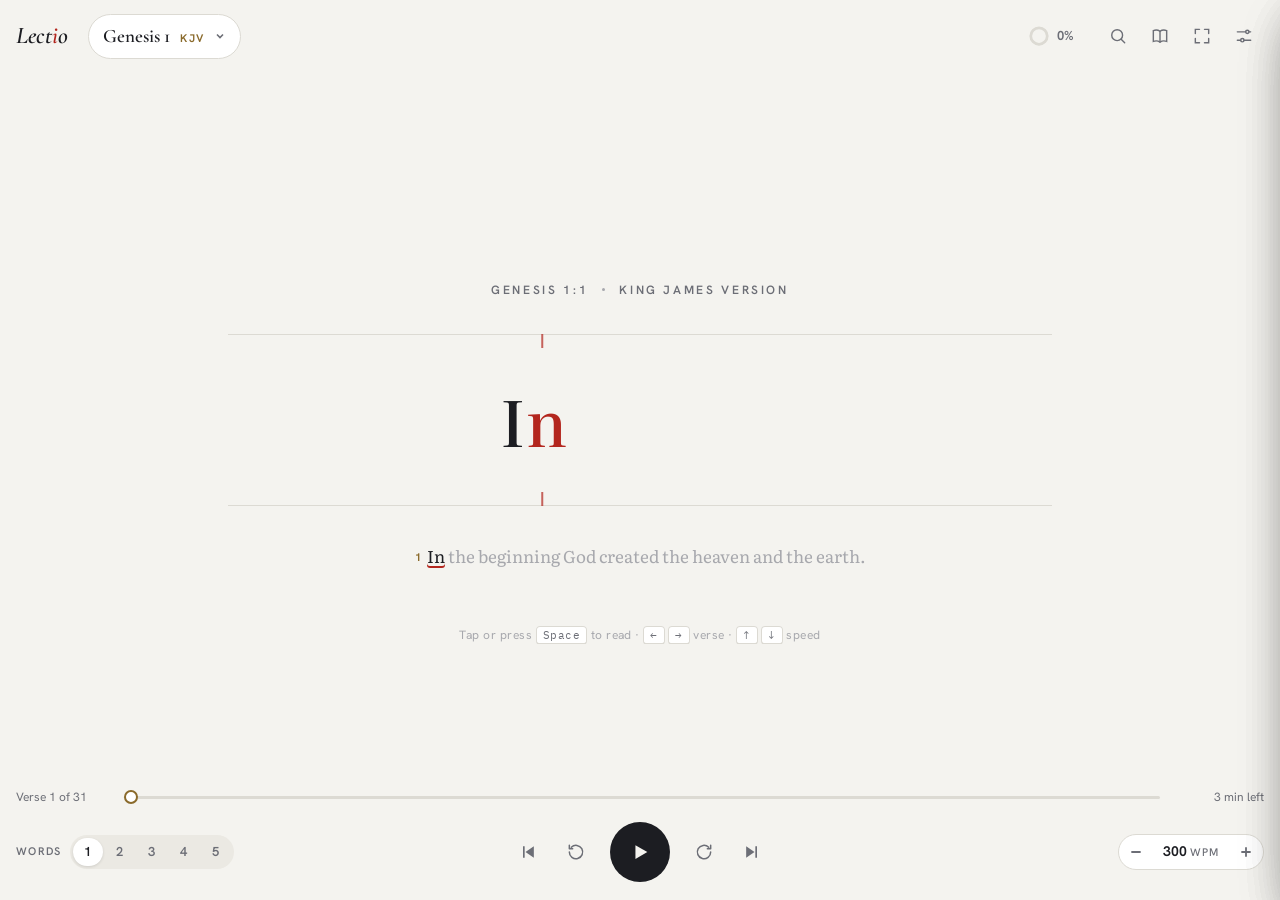
==== lectio/index.html @ 6cb61a24 "Add Lectio Bible speed reader at /lectio A standalone speed reader for the whole Bible: nine public-" ====
<!doctype html>
<html lang="en">
<head>
<meta charset="utf-8">
<meta name="viewport" content="width=device-width,initial-scale=1,viewport-fit=cover">
<meta name="description" content="A focused speed reader for the whole Bible: nine public-domain translations, adjustable pace and type, reading progress and chapter summaries.">
<meta name="theme-color" content="#f4f3ef" media="(prefers-color-scheme: light)">
<meta name="theme-color" content="#0e1320" media="(prefers-color-scheme: dark)">
<meta name="apple-mobile-web-app-capable" content="yes">
<meta name="mobile-web-app-capable" content="yes">
<meta name="apple-mobile-web-app-status-bar-style" content="black-translucent">
<meta name="apple-mobile-web-app-title" content="Lectio">
<meta property="og:title" content="Lectio Bible Reader">
<meta property="og:description" content="Read the whole Bible, one word at a time.">
<meta property="og:image" content="icons/icon-512.png">
<link rel="manifest" href="manifest.webmanifest">
<link rel="icon" type="image/png" sizes="32x32" href="icons/icon-32.png">
<link rel="apple-touch-icon" href="icons/apple-touch-icon.png">
<title>Lectio Bible Reader</title>
<link rel="preconnect" href="https://fonts.googleapis.com">
<link rel="preconnect" href="https://fonts.gstatic.com" crossorigin>
<link rel="stylesheet" href="https://fonts.googleapis.com/css2?family=Literata:opsz,wght@7..72,300..800&family=EB+Garamond:wght@400..800&family=Cormorant+Garamond:ital,wght@0,400;0,500;0,600;0,700;1,400;1,500;1,600&family=Spectral:wght@300;400;500;600;700&family=Source+Serif+4:opsz,wght@8..60,300..800&family=Atkinson+Hyperlegible:wght@400;700&family=Lexend:wght@300..700&family=IBM+Plex+Mono:wght@400;500;600&family=Hanken+Grotesk:wght@400..700&display=swap">
<style>:root{color-scheme:light;padding-top:env(safe-area-inset-top,0px);padding-bottom:env(safe-area-inset-bottom,0px)}body{margin:0;font:14px/1.4 system-ui,-apple-system,"Segoe UI",sans-serif}img{max-width:100%}[hidden]{display:none!important}</style>
</head>
<body>
<style>
/* Layout: one-screen instrument. Header (passage + tools), centre stage with a ruled reticle
   like a manuscript's guide lines, transport at the foot. Panels slide in from the right.
   Rubric red marks the fixation letter, as rubricators once marked the text. */
:root {
  --bg: #f4f3ef;
  --surface: #ffffff;
  --sunk: #ebe9e3;
  --ink: #1c1d22;
  --muted: #6c6e76;
  --faint: #a7a8ad;
  --line: #dcdad3;
  --rubric: #b3261e;
  --gilt: #8a6a2b;
  --gilt-soft: rgba(138,106,43,.12);
  --scrim: rgba(20,20,26,.32);
  --shadow: 0 20px 60px rgba(20,22,30,.16);

  --f-display: "Cormorant Garamond", "EB Garamond", Georgia, serif;
  --f-ui: "Hanken Grotesk", system-ui, -apple-system, "Segoe UI", sans-serif;
  --f-read: "Literata", Georgia, serif;
  --f-mono: "IBM Plex Mono", ui-monospace, Menlo, monospace;
  --r: 10px;
  --ok: #4f9d69;
}
@media (prefers-color-scheme: dark) {
  :root:not([data-theme="light"]) {
    --bg: #0e1320; --surface: #151b2b; --sunk: #0a0e18; --ink: #e8e4d9; --muted: #8e94a6; --faint: #555c70;
    --line: #252d42; --rubric: #ec6b57; --gilt: #d6b26b; --gilt-soft: rgba(214,178,107,.13);
    --scrim: rgba(0,0,0,.55); --shadow: 0 20px 60px rgba(0,0,0,.5); color-scheme: dark;
  }
}
:root[data-theme="dark"] {
  --bg: #0e1320; --surface: #151b2b; --sunk: #0a0e18; --ink: #e8e4d9; --muted: #8e94a6; --faint: #555c70;
  --line: #252d42; --rubric: #ec6b57; --gilt: #d6b26b; --gilt-soft: rgba(214,178,107,.13);
  --scrim: rgba(0,0,0,.55); --shadow: 0 20px 60px rgba(0,0,0,.5); color-scheme: dark;
}
/* Reader skins chosen inside the app override the host theme */
body[data-skin="vellum"] { --bg:#f4f3ef; --surface:#fff; --sunk:#ebe9e3; --ink:#1c1d22; --muted:#6c6e76; --faint:#a7a8ad; --line:#dcdad3; --rubric:#b3261e; --gilt:#8a6a2b; --gilt-soft:rgba(138,106,43,.12); --scrim:rgba(20,20,26,.32); --shadow:0 20px 60px rgba(20,22,30,.16); color-scheme: light; }
body[data-skin="linen"]  { --bg:#efe6d4; --surface:#f8f1e3; --sunk:#e5dac4; --ink:#3a2f22; --muted:#7c6d58; --faint:#b0a389; --line:#d8cbb1; --rubric:#a3341f; --gilt:#7d5d22; --gilt-soft:rgba(125,93,34,.12); --scrim:rgba(40,30,15,.3); --shadow:0 20px 60px rgba(60,40,10,.18); color-scheme: light; }
body[data-skin="dusk"]   { --bg:#1d1b1a; --surface:#272422; --sunk:#151413; --ink:#e9e1d4; --muted:#9d9488; --faint:#5e5850; --line:#38332f; --rubric:#e8835f; --gilt:#d9b77c; --gilt-soft:rgba(217,183,124,.12); --scrim:rgba(0,0,0,.5); --shadow:0 20px 60px rgba(0,0,0,.5); color-scheme: dark; }
body[data-skin="vespers"]{ --bg:#0e1320; --surface:#151b2b; --sunk:#0a0e18; --ink:#e8e4d9; --muted:#8e94a6; --faint:#555c70; --line:#252d42; --rubric:#ec6b57; --gilt:#d6b26b; --gilt-soft:rgba(214,178,107,.13); --scrim:rgba(0,0,0,.55); --shadow:0 20px 60px rgba(0,0,0,.5); color-scheme: dark; }
body[data-skin="midnight"]{ --bg:#000; --surface:#0d0d0f; --sunk:#000; --ink:#d9d7d2; --muted:#7d7c80; --faint:#3f3f44; --line:#1d1d21; --rubric:#ff6b5a; --gilt:#c8a868; --gilt-soft:rgba(200,168,104,.12); --scrim:rgba(0,0,0,.6); --shadow:0 20px 60px rgba(0,0,0,.8); color-scheme: dark; }
body[data-skin="sage"]   { --bg:#e6ebe3; --surface:#f3f6f1; --sunk:#dbe2d7; --ink:#1f2a22; --muted:#5e6d61; --faint:#9eab9f; --line:#cbd5c8; --rubric:#a8362a; --gilt:#4d6b3f; --gilt-soft:rgba(77,107,63,.12); --scrim:rgba(20,30,20,.3); --shadow:0 20px 60px rgba(20,40,20,.16); color-scheme: light; }

/* border-box: the viewer pads :root for the notch and home bar, and that padding must sit inside the screen height */
html { box-sizing: border-box; }
html, body { height: 100%; }
body {
  overscroll-behavior: none;
  background: var(--bg); color: var(--ink); font-family: var(--f-ui); font-size: 15px;
  overflow: hidden; transition: background .4s, color .4s;
  -webkit-font-smoothing: antialiased;
}
body::before { content: ""; position: fixed; inset: 0 0 auto; height: env(safe-area-inset-top, 0px); z-index: 10; background: var(--bg); }
button, input, select { font: inherit; color: inherit; }
button { cursor: pointer; background: none; border: 0; }
button, input[type=range] { touch-action: manipulation; -webkit-tap-highlight-color: transparent; }
.stage { touch-action: pan-y; -webkit-tap-highlight-color: transparent; -webkit-touch-callout: none; }
.passage-btn .ref .short { display: none; }
:focus-visible { outline: 2px solid var(--gilt); outline-offset: 2px; border-radius: 6px; }

.app {
  height: 100%; display: grid; grid-template-rows: auto minmax(0, 1fr) auto;
  padding-left: max(16px, env(safe-area-inset-left, 0px));
  padding-right: max(16px, env(safe-area-inset-right, 0px));
}

/* ---------- Header ---------- */
.bar { display: flex; align-items: center; gap: 12px; padding-block: 14px 6px; transition: opacity .5s; }
.brand { font-family: var(--f-display); font-style: italic; font-weight: 600; font-size: 24px; letter-spacing: .01em; color: var(--ink); line-height: 1; }
.brand b { color: var(--rubric); font-weight: 600; }
.passage-btn {
  display: inline-flex; align-items: baseline; gap: 10px; padding: 8px 14px 8px 14px; border-radius: 999px;
  border: 1px solid var(--line); background: var(--surface); margin-left: 8px; min-width: 0;
}
.passage-btn:hover { border-color: var(--gilt); }
.passage-btn .ref { font-family: var(--f-display); font-size: 19px; font-weight: 600; white-space: nowrap; overflow: hidden; text-overflow: ellipsis; }
.passage-btn .tr { font-size: 11px; letter-spacing: .12em; text-transform: uppercase; color: var(--gilt); font-weight: 650; }
.passage-btn svg { width: 12px; height: 12px; align-self: center; color: var(--muted); flex: none; }
.spacer { flex: 1; }
.tools { display: flex; gap: 2px; }
.icon-btn { width: 40px; height: 40px; display: grid; place-items: center; border-radius: 50%; color: var(--muted); transition: background .2s, color .2s; }
.icon-btn:hover { background: var(--gilt-soft); color: var(--ink); }
.icon-btn svg { width: 20px; height: 20px; }

/* ---------- Stage ---------- */
.stage { display: grid; place-items: stretch center; min-height: 0; position: relative; user-select: none; -webkit-user-select: none; cursor: pointer; }
/* equal rows above and below keep the reticle fixed at the centre, whatever the verse length */
.stage-inner { width: min(980px, 100%); height: 100%; min-height: 0; display: grid; grid-template-rows: minmax(0, 1fr) auto minmax(0, 1fr); gap: clamp(18px, 4vh, 40px); justify-items: center; }
.stage-inner .locus { align-self: end; }
/* a long verse scrolls inside its own space, faded at the edge, and never moves the word above */
.below.scrolls { -webkit-mask-image: linear-gradient(to bottom, #000 85%, transparent); mask-image: linear-gradient(to bottom, #000 85%, transparent); }
.below { position: relative; align-self: start; display: grid; gap: clamp(14px, 3vh, 28px); justify-items: center; min-height: 0; max-height: 100%; overflow-y: auto; scrollbar-width: none; }
.locus {
  font-family: var(--f-ui); font-size: 12px; letter-spacing: .22em; text-transform: uppercase; color: var(--muted);
  font-weight: 600; display: flex; gap: 14px; align-items: center; font-variant-numeric: tabular-nums; transition: opacity .4s;
}
.locus .dot { width: 3px; height: 3px; background: var(--faint); border-radius: 50%; }
.reticle { touch-action: none; position: relative; width: 100%; padding-block: clamp(22px, 5vh, 44px); }
.reticle .rule { position: absolute; left: 8%; right: 8%; height: 1px; background: var(--line); }
.reticle .rule.top { top: 0; } .reticle .rule.bot { bottom: 0; }
/* the focus letter sits at 40% of the reticle: long words run rightward, so this leaves them room */
.reticle .rule::after { content: ""; position: absolute; left: 38.1%; width: 1.5px; height: 14px; background: var(--rubric); transform: translateX(-50%); opacity: .7; }
.reticle .rule.top::after { top: 0; } .reticle .rule.bot::after { bottom: 0; }
.reticle.centered .rule::after { left: 50%; }
.no-guides .reticle .rule { opacity: 0; }

.word {
  font-family: var(--f-read); font-size: 64px; line-height: 1.15; font-weight: 500; color: var(--ink);
  display: grid; grid-template-columns: minmax(0, 2fr) auto minmax(0, 3fr); white-space: pre; min-height: 1.2em; align-items: baseline; align-content: center;
  font-feature-settings: "kern", "liga", "onum";
}
.word .l { text-align: right; }
.word .p { color: var(--rubric); }
.word .r { text-align: left; }
.reticle .word { height: var(--word-h, auto); overflow: visible; }
.word.phrase .ph { max-width: 92%; }
.word.phrase { display: flex; align-items: center; justify-content: center; text-align: center; white-space: normal; text-wrap: balance; }
.word.card { display: flex; flex-direction: column; align-items: center; justify-content: center; text-align: center; font-family: var(--f-display); font-style: italic; color: var(--gilt); white-space: nowrap; }
.word.card small { display: block; font-family: var(--f-ui); font-style: normal; font-size: 13px; letter-spacing: .2em; text-transform: uppercase; color: var(--muted); margin-top: 10px; }
.no-orp .word .p { color: inherit; }

.context {
  max-width: 62ch; text-align: center; font-family: var(--f-read); font-size: calc(17px * var(--ctx-scale, 1)); line-height: 1.7; color: var(--faint);
  min-height: 3.4em; text-wrap: pretty; transition: opacity .4s; cursor: default;
}
.context .vn { font-family: var(--f-ui); font-size: 11px; font-weight: 700; color: var(--gilt); margin-right: 6px; vertical-align: 2px; }
.context span[data-k] { cursor: pointer; border-radius: 3px; transition: color .15s; }
.context span[data-k]:hover { color: var(--ink); }
.context .read { color: var(--muted); }
.context .on { color: var(--ink); box-shadow: inset 0 -2px 0 var(--rubric); }
/* verse beneath: always / faint while reading / only when paused / off */
.vm-off .context { visibility: hidden; }
.vm-faint.playing .context { opacity: .2 !important; }
.vm-paused.playing .context { opacity: 0 !important; }
.context { transition: opacity .35s; }
.app .context.summary, .app.playing .context.summary { opacity: 1 !important; visibility: visible !important; color: var(--ink); font-style: italic; }
.chapter-sum { margin: 0 0 18px; padding: 12px 16px; border-radius: var(--r); background: var(--gilt-soft); font-family: var(--f-read); font-style: italic; font-size: 15.5px; line-height: 1.6; max-width: 64ch; }
.chapter-sum small, .credit { display: block; font-family: var(--f-ui); font-style: normal; font-size: 11.5px; color: var(--muted); margin-top: 6px; }
.credit a, .chapter-sum a { color: var(--gilt); }
.hint { text-align: center; font-size: 12px; color: var(--faint); letter-spacing: .04em; transition: opacity .4s; }
.hint kbd { font-family: var(--f-mono); font-size: 11px; border: 1px solid var(--line); border-bottom-width: 2px; border-radius: 4px; padding: 1px 6px; color: var(--muted); background: var(--surface); }
.playing .hint { opacity: 0; }
.load-err { display: grid; gap: 12px; justify-items: center; text-align: center; max-width: 46ch; font-size: 14px; line-height: 1.5; color: var(--rubric); cursor: default; }
.load-err[hidden] { display: none; }
.load-err .ghost-btn { justify-self: center; color: var(--ink); border-color: var(--rubric); }
.touch-hint { display: none; }
@media (hover: none) { .touch-hint { display: inline; } .key-hint { display: none; } }

/* ---------- Transport ---------- */
.transport { padding-block: 8px 18px; display: grid; gap: 12px; transition: opacity .5s; }
.progress-row { display: grid; grid-template-columns: auto 1fr auto; gap: 14px; align-items: center; font-size: 12px; color: var(--muted); font-variant-numeric: tabular-nums; }
.progress-row .lab { min-width: 92px; } .progress-row .lab.r { text-align: right; }
input[type=range] { -webkit-appearance: none; appearance: none; width: 100%; background: transparent; height: 22px; cursor: pointer; }
input[type=range]::-webkit-slider-runnable-track { height: 3px; border-radius: 3px; background: linear-gradient(to right, var(--gilt) var(--pct, 0%), var(--line) var(--pct, 0%)); }
input[type=range]::-moz-range-track { height: 3px; border-radius: 3px; background: var(--line); }
input[type=range]::-moz-range-progress { height: 3px; border-radius: 3px; background: var(--gilt); }
input[type=range]::-webkit-slider-thumb { -webkit-appearance: none; width: 14px; height: 14px; border-radius: 50%; background: var(--surface); border: 2px solid var(--gilt); margin-top: -5.5px; }
input[type=range]::-moz-range-thumb { width: 12px; height: 12px; border-radius: 50%; background: var(--surface); border: 2px solid var(--gilt); }

.controls { display: grid; grid-template-columns: 1fr auto 1fr; align-items: center; gap: 12px; }
.ctl-left, .ctl-right { display: flex; align-items: center; gap: 8px; min-width: 0; }
.ctl-right { justify-content: flex-end; }
.deck { display: flex; align-items: center; gap: 4px; }
.deck .icon-btn { width: 44px; height: 44px; }
.play {
  width: 60px; height: 60px; border-radius: 50%; display: grid; place-items: center; margin-inline: 8px;
  background: var(--ink); color: var(--bg); transition: transform .15s, background .3s;
}
.play:hover { transform: scale(1.05); }
.play:active { transform: scale(.97); }
.play svg { width: 22px; height: 22px; }

.stepper { display: inline-flex; align-items: center; border: 1px solid var(--line); border-radius: 999px; background: var(--surface); }
.stepper button { width: 34px; height: 34px; display: grid; place-items: center; color: var(--muted); border-radius: 50%; }
.stepper button:hover { color: var(--ink); }
.stepper .val { font-variant-numeric: tabular-nums; font-weight: 650; min-width: 76px; text-align: center; font-size: 14px; }
.stepper .val small { color: var(--muted); font-weight: 500; font-size: 11px; letter-spacing: .08em; margin-left: 3px; }
.seg { display: inline-flex; padding: 3px; border-radius: 999px; background: var(--sunk); gap: 2px; }
.seg button { min-width: 30px; height: 28px; padding: 0 10px; border-radius: 999px; font-size: 13px; font-weight: 600; color: var(--muted); font-variant-numeric: tabular-nums; }
.seg button[aria-pressed="true"] { background: var(--surface); color: var(--ink); box-shadow: 0 1px 3px rgba(0,0,0,.12); }
.seg-label { font-size: 11px; letter-spacing: .12em; text-transform: uppercase; color: var(--muted); font-weight: 600; }

/* Focus mode: chrome recedes while reading */
.focus.playing:not(.awake) .bar, .focus.playing:not(.awake) .transport { opacity: .06; }
.focus.playing:not(.awake) .locus { opacity: .5; }
.focus.playing:not(.awake) .context { opacity: .55; }

/* ---------- Sheets ---------- */
.scrim { position: fixed; inset: 0; background: var(--scrim); opacity: 0; pointer-events: none; transition: opacity .3s; z-index: 20; }
.scrim.show { opacity: 1; pointer-events: auto; }
.sheet {
  position: fixed; top: 0; right: 0; bottom: 0; width: min(460px, 100%); z-index: 30; background: var(--surface);
  box-shadow: var(--shadow); transform: translateX(104%); transition: transform .38s cubic-bezier(.2,.8,.2,1);
  display: grid; grid-template-rows: auto 1fr; border-left: 1px solid var(--line);
  padding-top: env(safe-area-inset-top, 0px); padding-bottom: env(safe-area-inset-bottom, 0px); padding-right: env(safe-area-inset-right, 0px);
}
.sheet.wide { width: min(760px, 100%); }
.sheet.open { transform: none; }
.sheet-head { display: flex; align-items: center; gap: 10px; padding: 18px 16px 12px 24px; border-bottom: 1px solid var(--line); }
.sheet-head h2 { margin: 0; font-family: var(--f-display); font-weight: 600; font-size: 26px; flex: 1; text-wrap: balance; }
.sheet-head h2 em { font-style: italic; color: var(--gilt); font-weight: 500; }
.sheet-body { overflow-y: auto; padding: 18px 24px 40px; display: grid; gap: 28px; align-content: start; grid-auto-rows: max-content; overscroll-behavior: contain; }
.sec { display: grid; gap: 12px; }
.sec-title { font-size: 11px; letter-spacing: .16em; text-transform: uppercase; color: var(--muted); font-weight: 700; display: flex; justify-content: space-between; gap: 10px; }
.sec-title span:last-child:not(:first-child) { letter-spacing: .04em; text-transform: none; font-weight: 500; }

.tr-list { display: grid; gap: 6px; }
.tr-opt { display: grid; grid-template-columns: 62px 1fr auto; gap: 12px; align-items: center; text-align: left; padding: 10px 12px; border-radius: var(--r); border: 1px solid transparent; }
.tr-opt:hover { background: var(--sunk); }
.tr-opt[aria-pressed="true"] { border-color: var(--gilt); background: var(--gilt-soft); }
.tr-opt .ab { font-family: var(--f-mono); font-weight: 600; font-size: 13px; color: var(--gilt); }
.tr-opt .nm { font-weight: 600; font-size: 14px; }
.tr-opt .nt { display: block; font-size: 12.5px; color: var(--muted); font-weight: 400; margin-top: 2px; }
.tr-opt .yr { font-size: 12px; color: var(--faint); font-variant-numeric: tabular-nums; }

.chips { display: flex; flex-wrap: wrap; gap: 8px; }
.chip { padding: 7px 12px; border-radius: 999px; border: 1px solid var(--line); font-size: 13px; display: inline-flex; gap: 6px; align-items: baseline; }
.chip:hover { border-color: var(--gilt); background: var(--gilt-soft); }
.chip i { font-style: normal; color: var(--muted); font-size: 12px; }

.tabs { display: flex; gap: 4px; border-bottom: 1px solid var(--line); }
.tabs button { padding: 8px 2px; margin-right: 18px; font-weight: 600; font-size: 14px; color: var(--muted); border-bottom: 2px solid transparent; margin-bottom: -1px; }
.tabs button[aria-selected="true"] { color: var(--ink); border-bottom-color: var(--rubric); }
.group { display: grid; gap: 8px; }
.group h3 { margin: 6px 0 0; font-family: var(--f-display); font-style: italic; font-weight: 500; font-size: 18px; color: var(--gilt); }
.books { display: grid; grid-template-columns: repeat(auto-fill, minmax(124px, 1fr)); gap: 6px; }
.book { text-align: left; padding: 9px 11px; border-radius: 8px; background: var(--sunk); display: grid; gap: 2px; border: 1px solid transparent; }
.book:hover { border-color: var(--gilt); }
.book.cur { border-color: var(--rubric); }
.book b { font-weight: 600; font-size: 14px; white-space: nowrap; overflow: hidden; text-overflow: ellipsis; }
.book span { font-size: 11.5px; color: var(--muted); font-variant-numeric: tabular-nums; }
.back-link { justify-self: start; font-size: 13px; color: var(--gilt); font-weight: 600; display: inline-flex; gap: 6px; align-items: center; }
.book-hero { display: grid; gap: 4px; }
.book-hero h3 { margin: 0; font-family: var(--f-display); font-weight: 600; font-size: 34px; line-height: 1.1; }
.book-hero p { margin: 0; color: var(--muted); font-size: 13px; font-variant-numeric: tabular-nums; }
.chapters { display: grid; grid-template-columns: repeat(auto-fill, minmax(52px, 1fr)); gap: 6px; }
.chapters button { height: 46px; border-radius: 8px; background: var(--sunk); font-weight: 600; font-variant-numeric: tabular-nums; border: 1px solid transparent; font-size: 14px; }
.chapters button:hover { border-color: var(--gilt); }
.chapters button.done { background: var(--gilt-soft); color: var(--gilt); box-shadow: inset 0 0 0 1px var(--gilt); }
.chapters button.cur { background: var(--ink); color: var(--bg); box-shadow: none; }
.book .mini { height: 3px; border-radius: 3px; background: var(--line); overflow: hidden; margin-top: 5px; }
.book .mini i { display: block; height: 100%; background: var(--gilt); }
.book em { font-style: normal; font-size: 11.5px; font-weight: 650; color: var(--gilt); }
.chapters button.place { box-shadow: inset 0 0 0 2px var(--rubric); }
.continue-btn { justify-self: stretch; }
.places { display: grid; gap: 6px; }
.place-row { display: grid; grid-template-columns: 1fr auto; gap: 4px 12px; align-items: center; text-align: left; padding: 10px 12px; border-radius: var(--r); background: var(--sunk); border: 1px solid transparent; }
.place-row:hover { border-color: var(--gilt); }
.place-row b { font-family: var(--f-display); font-size: 19px; font-weight: 600; }
.place-row span { font-size: 12.5px; color: var(--muted); font-variant-numeric: tabular-nums; }
.place-row i { grid-row: 1 / 3; grid-column: 2; font-style: normal; font-size: 12px; font-weight: 700; color: var(--gilt); letter-spacing: .06em; text-transform: uppercase; }
.book.complete b::after { content: " ✓"; color: var(--gilt); }

/* journey */
.journey-btn { display: inline-flex; align-items: center; gap: 7px; height: 40px; padding: 0 12px 0 8px; border-radius: 999px; color: var(--muted); font-size: 13px; font-weight: 650; font-variant-numeric: tabular-nums; }
.journey-btn:hover { background: var(--gilt-soft); color: var(--ink); }
.ring { width: 22px; height: 22px; transform: rotate(-90deg); flex: none; }
.ring circle { fill: none; stroke-width: 3; }
.ring .trk { stroke: var(--line); }
.ring .val { stroke: var(--gilt); stroke-linecap: round; transition: stroke-dashoffset .6s; }
.j-hero { display: grid; gap: 8px; }
.j-pct { font-family: var(--f-display); font-size: 72px; font-weight: 600; line-height: .9; font-variant-numeric: lining-nums tabular-nums; }
.j-pct small { font-size: 30px; color: var(--muted); margin-left: 2px; }
.j-sub { color: var(--muted); font-size: 13.5px; line-height: 1.5; font-variant-numeric: tabular-nums; }
.sync { display: inline-flex; gap: 8px; align-items: center; font-size: 12px; color: var(--muted); }
.sync i { width: 7px; height: 7px; border-radius: 50%; background: var(--faint); flex: none; }
.sync.on i { background: var(--ok); }
.j-actions { display: grid; grid-template-columns: 1fr 1fr; gap: 8px; }
.big-btn { padding: 12px 14px; border-radius: var(--r); background: var(--sunk); text-align: left; display: grid; gap: 3px; border: 1px solid transparent; min-width: 0; }
.big-btn:hover { border-color: var(--gilt); }
.big-btn.primary { background: var(--ink); color: var(--bg); }
.big-btn span { font-size: 10.5px; letter-spacing: .14em; text-transform: uppercase; opacity: .7; font-weight: 700; }
.big-btn b { font-family: var(--f-display); font-size: 21px; font-weight: 600; white-space: nowrap; overflow: hidden; text-overflow: ellipsis; }
.bars { display: grid; gap: 10px; }
.bar-row { display: grid; grid-template-columns: 118px 1fr 64px; gap: 10px; align-items: center; font-size: 13px; }
.bar-row span:last-child { text-align: right; color: var(--muted); font-variant-numeric: tabular-nums; }
.meter { height: 6px; border-radius: 6px; background: var(--sunk); overflow: hidden; }
.meter i { display: block; height: 100%; background: var(--gilt); border-radius: 6px; }
.goal-note { font-size: 14px; line-height: 1.6; margin: 0; }
.goal-note b { color: var(--gilt); font-weight: 650; }
.pill { display: inline-block; padding: 2px 9px; border-radius: 999px; font-size: 11.5px; font-weight: 700; margin-right: 6px; vertical-align: 1px; }
.pill.ok { background: var(--gilt-soft); color: var(--ok); box-shadow: inset 0 0 0 1px var(--ok); }
.pill.behind { background: var(--gilt-soft); color: var(--rubric); box-shadow: inset 0 0 0 1px var(--rubric); }
.map { display: grid; gap: 14px; }
.map h3 { margin: 4px 0 -4px; font-family: var(--f-display); font-style: italic; font-weight: 500; font-size: 17px; color: var(--gilt); }
.map-book { display: grid; gap: 5px; }
.map-book .hd { display: flex; justify-content: space-between; gap: 8px; font-size: 12.5px; }
.map-book .hd b { font-weight: 600; }
.map-book .hd span { color: var(--muted); font-variant-numeric: tabular-nums; }
.cells { display: flex; flex-wrap: wrap; gap: 3px; }
.cells button { width: 12px; height: 12px; border-radius: 3px; background: var(--sunk); padding: 0; box-shadow: inset 0 0 0 1px var(--line); }
.cells button:hover { box-shadow: inset 0 0 0 1px var(--gilt); }
.cells button.done { background: var(--gilt); box-shadow: none; }
.cells button.here { outline: 2px solid var(--rubric); outline-offset: 1px; }
.code-box { width: 100%; box-sizing: border-box; font-family: var(--f-mono); font-size: 16px; line-height: 1.4; padding: 10px 12px; border-radius: var(--r); border: 1px solid var(--line); background: var(--bg); color: var(--ink); resize: vertical; word-break: break-all; }
.code-box:focus { outline: none; border-color: var(--gilt); }
.mark-btn { padding: 7px 12px; border-radius: 999px; border: 1px solid var(--line); font-size: 12.5px; font-weight: 650; color: var(--muted); white-space: nowrap; }
.mark-btn:hover { border-color: var(--gilt); color: var(--ink); }
.mark-btn[aria-pressed="true"] { background: var(--gilt-soft); color: var(--gilt); border-color: var(--gilt); }

/* settings */
.row { display: grid; grid-template-columns: 1fr auto; gap: 12px; align-items: center; min-height: 34px; }
.row label, .row .lbl { font-size: 14px; font-weight: 500; }
.row .sub { display: block; font-size: 12px; color: var(--muted); font-weight: 400; margin-top: 2px; }
.slider-row { display: grid; gap: 6px; }
.slider-row .top { display: flex; justify-content: space-between; font-size: 14px; font-weight: 500; }
.slider-row output { font-variant-numeric: tabular-nums; color: var(--gilt); font-weight: 650; }
.switch { position: relative; width: 42px; height: 24px; border-radius: 999px; background: var(--line); transition: background .2s; flex: none; }
.switch::after { content: ""; position: absolute; top: 3px; left: 3px; width: 18px; height: 18px; border-radius: 50%; background: var(--surface); box-shadow: 0 1px 3px rgba(0,0,0,.25); transition: transform .2s; }
.switch[aria-checked="true"] { background: var(--gilt); }
.switch[aria-checked="true"]::after { transform: translateX(18px); }
.fonts { display: grid; grid-template-columns: repeat(auto-fill, minmax(124px, 1fr)); gap: 6px; }
.font-opt { padding: 10px 12px; border-radius: 8px; background: var(--sunk); text-align: left; border: 1px solid transparent; display: grid; gap: 2px; }
.font-opt[aria-pressed="true"] { border-color: var(--gilt); background: var(--gilt-soft); }
.font-opt .sample { font-size: 24px; line-height: 1.1; }
.font-opt .fn { font-size: 11.5px; color: var(--muted); }
.skins { display: grid; grid-template-columns: repeat(auto-fill, minmax(92px, 1fr)); gap: 8px; }
.skin-opt { border-radius: 10px; border: 1px solid var(--line); padding: 0; overflow: hidden; text-align: left; }
.skin-opt[aria-pressed="true"] { outline: 2px solid var(--gilt); outline-offset: 2px; }
.skin-opt .sw { height: 46px; display: grid; place-items: center; font-family: "Literata", Georgia, serif; font-size: 19px; }
.skin-opt .sw b { font-weight: 500; }
.skin-opt .nm { display: block; font-size: 12px; padding: 6px 8px; font-weight: 600; background: var(--surface); border-top: 1px solid var(--line); }
.preview {
  border-radius: var(--r); background: var(--bg); border: 1px solid var(--line); padding: 22px 12px; text-align: center;
}
.preview .word { grid-template-columns: 1fr auto 1fr; }
.stats { display: grid; grid-template-columns: repeat(3, 1fr); gap: 8px; }
.stat { background: var(--sunk); border-radius: 10px; padding: 12px; display: grid; gap: 2px; }
.stat b { font-family: var(--f-display); font-size: 28px; font-weight: 600; line-height: 1; font-variant-numeric: lining-nums tabular-nums; }
.stat span { font-size: 11.5px; color: var(--muted); }
.ghost-btn { justify-self: start; padding: 8px 14px; border-radius: 999px; border: 1px solid var(--line); font-size: 13px; font-weight: 600; color: var(--muted); }
.ghost-btn:hover { color: var(--ink); border-color: var(--rubric); }
.keys { display: grid; grid-template-columns: auto 1fr; gap: 8px 14px; font-size: 13px; color: var(--muted); align-items: center; }
.keys kbd { font-family: var(--f-mono); font-size: 11.5px; border: 1px solid var(--line); border-bottom-width: 2px; border-radius: 5px; padding: 2px 7px; color: var(--ink); background: var(--sunk); justify-self: start; white-space: nowrap; }

/* search */
.search-box { display: flex; gap: 8px; align-items: center; border: 1px solid var(--line); border-radius: 999px; padding: 4px 6px 4px 16px; background: var(--bg); }
.search-box:focus-within { border-color: var(--gilt); }
.search-box input { flex: 1; min-width: 0; border: 0; background: transparent; outline: none; height: 36px; font-size: 16px; }
.results { display: grid; gap: 2px; }
.result { text-align: left; padding: 10px 12px; border-radius: 8px; display: grid; gap: 3px; }
.result:hover { background: var(--sunk); }
.result .rf { font-size: 12px; font-weight: 700; color: var(--gilt); letter-spacing: .04em; }
.result .tx { font-family: var(--f-read); font-size: 14.5px; line-height: 1.55; }
.result mark { background: var(--gilt-soft); color: var(--ink); box-shadow: inset 0 -2px 0 var(--gilt); border-radius: 2px; }
.muted-note { color: var(--muted); font-size: 13px; }

/* text view */
.chapter-text { font-family: var(--f-read); font-size: 18px; line-height: 1.85; max-width: 64ch; color: var(--ink); }
.chapter-text .drop { font-family: var(--f-display); font-size: 3.4em; float: left; line-height: .82; margin: .08em .1em 0 0; color: var(--rubric); font-weight: 600; }
.chapter-text sup { font-family: var(--f-ui); font-size: 10.5px; font-weight: 700; color: var(--gilt); margin: 0 4px 0 6px; }
.chapter-text span[data-k] { cursor: pointer; border-radius: 3px; }
.chapter-text span[data-k]:hover { background: var(--gilt-soft); }
.chapter-text .on { background: var(--gilt-soft); box-shadow: inset 0 -2px 0 var(--rubric); }
.chapter-text .past { color: var(--muted); }

.toast { position: fixed; left: 50%; bottom: calc(110px + env(safe-area-inset-bottom, 0px)); transform: translate(-50%, 10px); background: var(--ink); color: var(--bg); padding: 9px 16px; border-radius: 999px; font-size: 13px; font-weight: 600; opacity: 0; pointer-events: none; transition: opacity .25s, transform .25s; z-index: 40; width: max-content; max-width: calc(100vw - 32px); text-align: center; }
.toast.show { opacity: 1; transform: translate(-50%, 0); }

@media (max-width: 720px) {
  .brand { display: none; }
  .passage-btn { margin-left: 0; }
  .controls { grid-template-columns: auto auto; justify-content: space-between; gap: 10px 8px; }
  .deck { grid-column: 1 / -1; order: -1; justify-self: center; }
  .progress-row .lab { min-width: 0; }
  .context { font-size: calc(15px * var(--ctx-scale, 1)); line-height: 1.6; }
  .seg-label { display: none; }
  .tools .icon-btn { width: 36px; height: 36px; }
  .journey-btn { padding: 0 8px 0 6px; }
}
@media (max-width: 400px) { .hide-xs { display: none; } }
/* phones */
@media (max-width: 560px) {
  .bar { gap: 6px; }
  .passage-btn { flex: 0 1 auto; padding: 7px 12px; gap: 8px; }
  .passage-btn .ref { font-size: 18px; }
  .passage-btn .ref .full { display: none; }
  .passage-btn .ref .short { display: inline; }
  .tools, .journey-btn { flex: none; }
  .tools { gap: 0; }
  .locus { letter-spacing: .16em; gap: 10px; }
  .locus .dot, #locTr { display: none; }
  .toast { top: calc(68px + env(safe-area-inset-top, 0px)); bottom: auto; }
}
@media (max-width: 370px) { #jBadge { display: none; } .journey-btn { padding: 0 8px; } }
@media (max-width: 440px) { .row:has(.seg) { grid-template-columns: 1fr; gap: 8px; } .row:has(.seg) .seg { justify-self: start; } }
/* short screens: a phone held sideways */
@media (max-height: 500px) {
  .bar { padding-block: 6px 0; }
  .stage-inner { gap: 8px; grid-template-rows: minmax(0, 1fr) auto minmax(0, 1fr); }
  .reticle { padding-block: 14px; }
  .reticle .rule::after { height: 9px; }
  .locus { display: none; }
  .hint { display: none; }
  .context { font-size: calc(14px * var(--ctx-scale, 1)); line-height: 1.5; min-height: 0; }
  .transport { padding-block: 0 8px; gap: 4px; }
  .controls { grid-template-columns: 1fr auto 1fr; }
  .deck { grid-column: auto; order: 0; }
  .ctl-left { order: -1; } .ctl-right { order: 1; }
  .play { width: 50px; height: 50px; }
  .deck .icon-btn { width: 40px; height: 40px; }
}
/* fingers need bigger handles */
@media (pointer: coarse) {
  input[type=range] { height: 32px; }
  input[type=range]::-webkit-slider-thumb { width: 22px; height: 22px; margin-top: -9.5px; }
  input[type=range]::-moz-range-thumb { width: 20px; height: 20px; }
}
@media (prefers-reduced-motion: reduce) { *, *::before, *::after { transition: none !important; animation: none !important; } }
</style>

<div class="app focus" id="app">
  <header class="bar">
    <div class="brand">Lect<b>i</b>o</div>
    <button class="passage-btn" id="passageBtn" aria-label="Choose translation, book and chapter">
      <span class="ref" id="hdrRef">Genesis 1</span><span class="tr" id="hdrTr">KJV</span>
      <svg viewBox="0 0 12 12" fill="none" stroke="currentColor" stroke-width="1.6"><path d="M3 4.5 6 7.5 9 4.5"/></svg>
    </button>
    <div class="spacer"></div>
    <button class="journey-btn" id="journeyBtn" title="Your progress through the Bible (J)" aria-label="Reading progress">
      <svg class="ring" viewBox="0 0 24 24"><circle class="trk" cx="12" cy="12" r="9"/><circle class="val" id="ringVal" cx="12" cy="12" r="9" stroke-dasharray="56.55" stroke-dashoffset="56.55"/></svg>
      <span id="jBadge">0%</span>
    </button>
    <div class="tools">
      <button class="icon-btn" id="searchBtn" title="Search scripture (/)" aria-label="Search">
        <svg viewBox="0 0 24 24" fill="none" stroke="currentColor" stroke-width="1.7" stroke-linecap="round"><circle cx="11" cy="11" r="6.5"/><path d="m20 20-4.2-4.2"/></svg>
      </button>
      <button class="icon-btn" id="textBtn" title="Read the full chapter (T)" aria-label="Full chapter text">
        <svg viewBox="0 0 24 24" fill="none" stroke="currentColor" stroke-width="1.7" stroke-linecap="round"><path d="M4 5.5c2.7-1 5.3-1 8 .8 2.7-1.8 5.3-1.8 8-.8v13c-2.7-1-5.3-1-8 .8-2.7-1.8-5.3-1.8-8-.8z"/><path d="M12 6.3v13"/></svg>
      </button>
      <button class="icon-btn hide-xs" id="fsBtn" title="Full screen (F)" aria-label="Full screen">
        <svg viewBox="0 0 24 24" fill="none" stroke="currentColor" stroke-width="1.7" stroke-linecap="round"><path d="M4 9V4h5M20 9V4h-5M4 15v5h5M20 15v5h-5"/></svg>
      </button>
      <button class="icon-btn" id="settingsBtn" title="Reading settings (S)" aria-label="Settings">
        <svg viewBox="0 0 24 24" fill="none" stroke="currentColor" stroke-width="1.7" stroke-linecap="round"><path d="M4 7h10M18 7h2M4 17h4M12 17h8"/><circle cx="16" cy="7" r="2"/><circle cx="10" cy="17" r="2"/></svg>
      </button>
    </div>
  </header>

  <main class="stage" id="stage" aria-live="off">
    <div class="stage-inner">
      <div class="locus" id="locus"><span id="locRef">Genesis 1:1</span><span class="dot"></span><span id="locTr">King James Version</span></div>
      <div class="reticle">
        <div class="rule top"></div>
        <div class="word" id="word"><span class="l">be</span><span class="p">g</span><span class="r">inning</span></div>
        <div class="rule bot"></div>
      </div>
      <div class="below">
      <div class="context" id="context">In the beginning God created the heaven and the earth.</div>
      <div class="load-err" id="loadErr" hidden><span id="loadErrMsg"></span><button class="ghost-btn" id="retryBtn">Try again</button></div>
      <div class="hint" id="hint"><span class="touch-hint">Tap to play or pause · swipe sideways for verses · swipe the word up or down to show or hide the verse</span><span class="key-hint">Tap or press <kbd>Space</kbd> to read · <kbd>←</kbd> <kbd>→</kbd> verse · <kbd>↑</kbd> <kbd>↓</kbd> speed</span></div>
      </div>
    </div>
  </main>

  <footer class="transport">
    <div class="progress-row">
      <span class="lab" id="progL">Verse 1 of 31</span>
      <input type="range" id="prog" min="0" max="100" value="0" aria-label="Position in chapter">
      <span class="lab r" id="progR">4 min left</span>
    </div>
    <div class="controls">
      <div class="ctl-left">
        <span class="seg-label">Words</span>
        <div class="seg" id="chunkSeg" role="group" aria-label="Words per flash"></div>
      </div>
      <div class="deck">
        <button class="icon-btn" id="prevCh" title="Previous chapter (Shift ←)" aria-label="Previous chapter">
          <svg viewBox="0 0 24 24" fill="currentColor"><path d="M6 5h2v14H6zM19 5v14l-10-7z"/></svg>
        </button>
        <button class="icon-btn" id="prevV" title="Back one verse (←)" aria-label="Back one verse">
          <svg viewBox="0 0 24 24" fill="none" stroke="currentColor" stroke-width="1.8" stroke-linecap="round" stroke-linejoin="round"><path d="M4 12a8 8 0 1 0 2.4-5.7M4 4v4h4"/></svg>
        </button>
        <button class="play" id="playBtn" aria-label="Play">
          <svg id="playIcon" viewBox="0 0 24 24" fill="currentColor"><path d="M7 4.5v15l13-7.5z"/></svg>
        </button>
        <button class="icon-btn" id="nextV" title="Forward one verse (→)" aria-label="Forward one verse">
          <svg viewBox="0 0 24 24" fill="none" stroke="currentColor" stroke-width="1.8" stroke-linecap="round" stroke-linejoin="round"><path d="M20 12a8 8 0 1 1-2.4-5.7M20 4v4h-4"/></svg>
        </button>
        <button class="icon-btn" id="nextCh" title="Next chapter (Shift →)" aria-label="Next chapter">
          <svg viewBox="0 0 24 24" fill="currentColor"><path d="M16 5h2v14h-2zM5 5v14l10-7z"/></svg>
        </button>
      </div>
      <div class="ctl-right">
        <div class="stepper">
          <button id="slower" aria-label="Slower">
            <svg width="14" height="14" viewBox="0 0 14 14" stroke="currentColor" stroke-width="1.8" stroke-linecap="round"><path d="M3 7h8"/></svg>
          </button>
          <span class="val" id="wpmVal">300<small>WPM</small></span>
          <button id="faster" aria-label="Faster">
            <svg width="14" height="14" viewBox="0 0 14 14" stroke="currentColor" stroke-width="1.8" stroke-linecap="round"><path d="M3 7h8M7 3v8"/></svg>
          </button>
        </div>
      </div>
    </div>
  </footer>
</div>

<div class="scrim" id="scrim"></div>

<!-- Passage -->
<aside class="sheet" id="passageSheet" aria-label="Choose passage" aria-hidden="true">
  <div class="sheet-head"><h2>Choose a <em>passage</em></h2><button class="icon-btn" data-close aria-label="Close"><svg viewBox="0 0 24 24" fill="none" stroke="currentColor" stroke-width="1.8" stroke-linecap="round"><path d="m6 6 12 12M18 6 6 18"/></svg></button></div>
  <div class="sheet-body" id="passageBody">
    <section class="sec">
      <div class="sec-title"><span>Start here</span><span id="todayLbl"></span></div>
      <div class="chips" id="quick"></div>
    </section>
    <section class="sec" id="bookSec">
      <div class="sec-title"><span>Books</span><span id="bookTimeLbl"></span></div>
      <div class="tabs" role="tablist" id="tabs"></div>
      <div id="bookList" class="sec"></div>
    </section>
    <section class="sec">
      <div class="sec-title"><span>Translation</span><span>All public domain</span></div>
      <div class="tr-list" id="trList"></div>
    </section>
  </div>
</aside>

<!-- Journey -->
<aside class="sheet" id="journeySheet" aria-label="Reading progress" aria-hidden="true">
  <div class="sheet-head"><h2>Through the <em>Bible</em></h2><button class="icon-btn" data-close aria-label="Close"><svg viewBox="0 0 24 24" fill="none" stroke="currentColor" stroke-width="1.8" stroke-linecap="round"><path d="m6 6 12 12M18 6 6 18"/></svg></button></div>
  <div class="sheet-body">
    <section class="j-hero">
      <div class="j-pct" id="jPct">0<small>%</small></div>
      <div class="j-sub" id="jSub">Loading your progress…</div>
      <div class="sync" id="sync"><i></i><span>Saved in this browser</span></div>
    </section>
    <div class="j-actions">
      <button class="big-btn primary" id="resumeBtn"><span>Resume</span><b id="resumeRef">Genesis 1:1</b></button>
      <button class="big-btn" id="nextBtn"><span>Next unread</span><b id="nextRef">Genesis 1</b></button>
    </div>
    <section class="sec" id="placesSec" hidden>
      <div class="sec-title"><span>Books in progress</span><span>Most recent first</span></div>
      <div class="places" id="places"></div>
    </section>
    <section class="sec">
      <div class="sec-title"><span>Reading goal</span><span id="goalLbl"></span></div>
      <div class="seg" id="goalSeg" role="group" aria-label="Reading goal" style="justify-self:start;flex-wrap:wrap"></div>
      <p class="goal-note" id="goalNote"></p>
    </section>
    <section class="sec">
      <div class="sec-title"><span>By section</span></div>
      <div class="bars" id="bars"></div>
    </section>
    <section class="sec">
      <div class="sec-title"><span>Every chapter</span><span>Choose a square to read it</span></div>
      <div class="map" id="map"></div>
    </section>
    <section class="sec">
      <div class="sec-title"><span>How progress is saved</span></div>
      <p class="muted-note" style="margin:0;line-height:1.6">A chapter counts as read when you reach the end of it while playing. You can also mark chapters by hand from the chapter text view. <span id="saveNote">Your progress and place are kept with your Claude account, so you can pick up on any device.</span></p>
      <button class="ghost-btn" id="resetProgBtn">Clear reading progress</button>
    </section>
    <section class="sec">
      <div class="sec-title"><span>Move to another device</span></div>
      <p class="muted-note" style="margin:0;line-height:1.6">Copy a progress code here, then paste it on your other phone or computer. Codes add to what is already there; nothing is lost.</p>
      <div class="chips"><button class="chip" id="exportBtn">Copy progress code</button><button class="chip" id="importOpen">Paste a code</button></div>
      <textarea id="codeBox" class="code-box" rows="4" spellcheck="false" autocomplete="off" hidden aria-label="Progress code"></textarea>
      <button class="ghost-btn" id="importBtn" hidden>Add this progress</button>
    </section>
  </div>
</aside>

<!-- Settings -->
<aside class="sheet" id="settingsSheet" aria-label="Reading settings" aria-hidden="true">
  <div class="sheet-head"><h2>Reading <em>settings</em></h2><button class="icon-btn" data-close aria-label="Close"><svg viewBox="0 0 24 24" fill="none" stroke="currentColor" stroke-width="1.8" stroke-linecap="round"><path d="m6 6 12 12M18 6 6 18"/></svg></button></div>
  <div class="sheet-body">
    <div class="preview" id="preview"><div class="word" id="pvWord"><span class="l">Sh</span><span class="p">e</span><span class="r">pherd</span></div></div>

    <section class="sec">
      <div class="sec-title"><span>Pace</span><span id="effLbl"></span></div>
      <div class="slider-row">
        <div class="top"><label for="wpmRange">Words per minute</label><output id="wpmOut">300</output></div>
        <input type="range" id="wpmRange" min="100" max="1000" step="10">
      </div>
      <div class="row"><span class="lbl">Words per flash<span class="sub">Show 1 to 5 words at a time</span></span><div class="seg" id="chunkSeg2"></div></div>
      <div class="row"><span class="lbl">Pause at punctuation<span class="sub">Breathe at commas and full stops</span></span><div class="seg" id="pauseSeg"></div></div>
      <div class="row"><span class="lbl">Pause between verses</span><button class="switch" role="switch" data-set="versePause" aria-label="Pause between verses"></button></div>
      <div class="row"><span class="lbl">Slow down for long words<span class="sub">More time for “Mahershalalhashbaz”</span></span><button class="switch" role="switch" data-set="longSlow" aria-label="Slow down for long words"></button></div>
      <div class="row"><span class="lbl">Gentle start<span class="sub">Ease up to speed after each play</span></span><button class="switch" role="switch" data-set="ramp" aria-label="Gentle start"></button></div>
      <div class="row"><span class="lbl">Continue to next chapter</span><button class="switch" role="switch" data-set="autoNext" aria-label="Continue to next chapter"></button></div>
    </section>

    <section class="sec">
      <div class="sec-title"><span>Typeface</span></div>
      <div class="fonts" id="fontList"></div>
      <div class="slider-row">
        <div class="top"><label for="sizeRange">Size</label><output id="sizeOut">64</output></div>
        <input type="range" id="sizeRange" min="28" max="128" step="2">
      </div>
      <div class="slider-row">
        <div class="top"><label for="weightRange">Weight</label><output id="weightOut">500</output></div>
        <input type="range" id="weightRange" min="300" max="700" step="100">
      </div>
      <div class="slider-row">
        <div class="top"><label for="trackRange">Letter spacing</label><output id="trackOut">0</output></div>
        <input type="range" id="trackRange" min="-3" max="12" step="1">
      </div>
    </section>

    <section class="sec">
      <div class="sec-title"><span>Theme</span></div>
      <div class="skins" id="skinList"></div>
    </section>

    <section class="sec">
      <div class="sec-title"><span>Display</span></div>
      <div class="row needs-sum" hidden><span class="lbl">Chapter summary first<span class="sub">A one-line preview before each chapter starts</span></span><button class="switch" role="switch" data-set="preview" aria-label="Chapter summary first"></button></div>
      <div class="row"><span class="lbl">Focus letter in red<span class="sub">Anchors your eye at the optimal point</span></span><button class="switch" role="switch" data-set="orp" aria-label="Focus letter"></button></div>
      <div class="row"><span class="lbl">Guide lines</span><button class="switch" role="switch" data-set="guides" aria-label="Guide lines"></button></div>
      <div class="row"><span class="lbl">Verse beneath the word<span class="sub">Swipe up or down on the word to change this while reading</span></span><div class="seg" id="verseSeg"></div></div>
      <div class="row"><span class="lbl">Focus mode<span class="sub">Fade controls while reading</span></span><button class="switch" role="switch" data-set="focus" aria-label="Focus mode"></button></div>
    </section>

    <p class="credit needs-sum" hidden>Chapter summaries from <a href="https://biblesummary.info" target="_blank" rel="noopener">Bible Summary</a> by Chris Juby, used with permission.</p>
    <section class="sec">
      <div class="sec-title"><span>Your reading</span><span>Kept on this device</span></div>
      <div class="stats" id="stats"></div>
    </section>

    <section class="sec">
      <div class="sec-title"><span>Keyboard</span></div>
      <div class="keys">
        <kbd>Space</kbd><span>Play or pause</span>
        <kbd>← →</kbd><span>Previous or next verse</span>
        <kbd>Shift ← →</kbd><span>Previous or next chapter</span>
        <kbd>↑ ↓</kbd><span>Faster or slower by 20 wpm</span>
        <kbd>1 – 5</kbd><span>Words per flash</span>
        <kbd>P · T · /</kbd><span>Passage · full chapter · search</span>
        <kbd>J</kbd><span>Your progress through the Bible</span>
        <kbd>V</kbd><span>Change how the verse beneath is shown</span>
        <kbd>F</kbd><span>Full screen</span>
      </div>
    </section>
    <button class="ghost-btn" id="resetBtn">Restore default settings</button>
  </div>
</aside>

<!-- Search -->
<aside class="sheet" id="searchSheet" aria-label="Search" aria-hidden="true">
  <div class="sheet-head"><h2>Search <em id="searchTr">KJV</em></h2><button class="icon-btn" data-close aria-label="Close"><svg viewBox="0 0 24 24" fill="none" stroke="currentColor" stroke-width="1.8" stroke-linecap="round"><path d="m6 6 12 12M18 6 6 18"/></svg></button></div>
  <div class="sheet-body">
    <form class="search-box" id="searchForm" role="search">
      <svg width="18" height="18" viewBox="0 0 24 24" fill="none" stroke="currentColor" stroke-width="1.7" stroke-linecap="round" style="color:var(--muted)"><circle cx="11" cy="11" r="6.5"/><path d="m20 20-4.2-4.2"/></svg>
      <input id="searchInput" type="search" placeholder="A word or phrase, e.g. still small voice" autocomplete="off">
    </form>
    <div class="muted-note" id="searchNote">Type at least three letters. Choose a result to start reading from that verse.</div>
    <div class="results" id="results"></div>
  </div>
</aside>

<!-- Chapter text -->
<aside class="sheet wide" id="textSheet" aria-label="Chapter text" aria-hidden="true">
  <div class="sheet-head"><h2 id="textTitle">Genesis 1</h2><button class="mark-btn" id="markBtn" aria-pressed="false">Mark as read</button><button class="icon-btn" data-close aria-label="Close"><svg viewBox="0 0 24 24" fill="none" stroke="currentColor" stroke-width="1.8" stroke-linecap="round"><path d="m6 6 12 12M18 6 6 18"/></svg></button></div>
  <div class="sheet-body">
    <div class="muted-note">Choose any word to start reading from there.</div>
    <div class="chapter-text" id="chapterText"></div>
  </div>
</aside>

<div class="toast" id="toast"></div>

<script>
(() => {
const $ = s => document.querySelector(s);
const $$ = s => [...document.querySelectorAll(s)];
const STANDALONE = !window.claude; // true on a plain website, false inside the Claude viewer
const store = {
  get(k, d) { try { const v = localStorage.getItem('lectio:' + k); return v ? JSON.parse(v) : d; } catch (e) { return d; } },
  set(k, v) { try { localStorage.setItem('lectio:' + k, JSON.stringify(v)); } catch (e) {} }
};

const TRANSLATIONS = [
  { id: 'kjv', ab: 'KJV', name: 'King James Version', year: '1769', note: 'The classic Oxford text' },
  { id: 'nheb', ab: 'NHEB', name: 'New Heart English Bible', year: '2010', note: 'Modern, everyday English' },
  { id: 'akjv', ab: 'AKJV', name: 'American King James', year: '1999', note: 'KJV with updated spelling' },
  { id: 'asv', ab: 'ASV', name: 'American Standard Version', year: '1901', note: 'Literal; uses “Jehovah”' },
  { id: 'webster', ab: 'WBT', name: 'Webster Bible', year: '1833', note: 'A light KJV revision' },
  { id: 'ylt', ab: 'YLT', name: "Young's Literal Translation", year: '1898', note: 'Word for word, Hebrew tenses kept' },
  { id: 'darby', ab: 'DBY', name: 'Darby Translation', year: '1889', note: 'Precise and scholarly' },
  { id: 'bbe', ab: 'BBE', name: 'Bible in Basic English', year: '1964', note: 'Plain 1,000-word vocabulary' },
  { id: 'drc', ab: 'DRC', name: 'Douay-Rheims', year: '1752', note: 'Catholic; includes the deuterocanon' }
];
const FONTS = [
  { n: 'Literata', s: '"Literata", Georgia, serif' },
  { n: 'EB Garamond', s: '"EB Garamond", Garamond, serif' },
  { n: 'Cormorant Garamond', s: '"Cormorant Garamond", Garamond, serif' },
  { n: 'Spectral', s: '"Spectral", Georgia, serif' },
  { n: 'Source Serif 4', s: '"Source Serif 4", Georgia, serif' },
  { n: 'Atkinson Hyperlegible', s: '"Atkinson Hyperlegible", system-ui, sans-serif', note: 'Low vision' },
  { n: 'Lexend', s: '"Lexend", system-ui, sans-serif', note: 'Dyslexia friendly' },
  { n: 'Hanken Grotesk', s: '"Hanken Grotesk", system-ui, sans-serif' },
  { n: 'IBM Plex Mono', s: '"IBM Plex Mono", ui-monospace, monospace' }
];
const SKINS = [
  { id: 'auto', n: 'Match system', bg: 'linear-gradient(135deg,#f4f3ef 50%,#0e1320 50%)', fg: '#888', p: '#b3261e' },
  { id: 'vellum', n: 'Vellum', bg: '#f4f3ef', fg: '#1c1d22', p: '#b3261e' },
  { id: 'linen', n: 'Linen', bg: '#efe6d4', fg: '#3a2f22', p: '#a3341f' },
  { id: 'sage', n: 'Sage', bg: '#e6ebe3', fg: '#1f2a22', p: '#a8362a' },
  { id: 'dusk', n: 'Dusk', bg: '#1d1b1a', fg: '#e9e1d4', p: '#e8835f' },
  { id: 'vespers', n: 'Vespers', bg: '#0e1320', fg: '#e8e4d9', p: '#ec6b57' },
  { id: 'midnight', n: 'Midnight', bg: '#000', fg: '#d9d7d2', p: '#ff6b5a' }
];
const VERSE_MODES = [{ v: 'always', n: 'Always', t: 'Verse shown while reading' }, { v: 'faint', n: 'Faint', t: 'Verse faint while reading' },
  { v: 'paused', n: 'Paused', t: 'Verse shown only when paused' }, { v: 'off', n: 'Off', t: 'Verse hidden' }];
const PAUSES = [{ v: 0, n: 'Off' }, { v: .5, n: 'Light' }, { v: 1, n: 'Natural' }, { v: 1.8, n: 'Deep' }];
const GROUPS = [
  ['OT', 'The Law', ['Genesis','Exodus','Leviticus','Numbers','Deuteronomy']],
  ['OT', 'History', ['Joshua','Judges','Ruth','1 Samuel','2 Samuel','1 Kings','2 Kings','1 Chronicles','2 Chronicles','Ezra','Nehemiah','Esther']],
  ['OT', 'Wisdom & Poetry', ['Job','Psalms','Proverbs','Ecclesiastes','Song of Songs']],
  ['OT', 'Major Prophets', ['Isaiah','Jeremiah','Lamentations','Ezekiel','Daniel']],
  ['OT', 'Minor Prophets', ['Hosea','Joel','Amos','Obadiah','Jonah','Micah','Nahum','Habakkuk','Zephaniah','Haggai','Zechariah','Malachi']],
  ['NT', 'Gospels', ['Matthew','Mark','Luke','John']],
  ['NT', 'The Early Church', ['Acts']],
  ['NT', "Paul's Letters", ['Romans','1 Corinthians','2 Corinthians','Galatians','Ephesians','Philippians','Colossians','1 Thessalonians','2 Thessalonians','1 Timothy','2 Timothy','Titus','Philemon']],
  ['NT', 'General Letters', ['Hebrews','James','1 Peter','2 Peter','1 John','2 John','3 John','Jude']],
  ['NT', 'Prophecy', ['Revelation']],
  ['DC', 'Deuterocanon', ['Tobit','Judith','Wisdom','Sirach','Baruch','1 Maccabees','2 Maccabees']]
];
const DEF = { wpm: 300, chunk: 1, pause: 1, versePause: true, longSlow: true, ramp: true, autoNext: true,
  orp: true, guides: true, verseMode: 'faint', focus: true, preview: true, skim: false, font: 'Literata', size: 64, weight: 500, track: 0, skin: 'auto', tr: 'kjv' };
let S = Object.assign({}, DEF, store.get('settings', {}));
if (S.context === false && !store.get('settings', {}).verseMode) S.verseMode = 'off';
delete S.context;
const saveS = () => store.set('settings', S);

// ---------- state ----------
const cache = {};
let B = null;                  // loaded translation
let pos = Object.assign({ b: 0, c: 0, i: 0 }, store.get('pos', {}));
let posAt = pos.at || 0, userMoved = false, chapterMarked = false;
let P = Object.assign({ read: {}, goal: null }, store.get('progress', {}));
let SUM = null, previewShown = false; // Bible Summary: { books: { name: [one line per chapter] } }
const skimming = () => !!(S.skim && SUM);
// Douay-Rheims numbers most Psalms one lower (Greek/Latin numbering); map back to the Hebrew numbering the summaries use
function hebrewPsalm(v) { return v <= 8 ? v : v === 9 ? 9 : v <= 112 ? v + 1 : v === 113 ? 114 : v <= 115 ? 116 : v <= 145 ? v + 1 : v <= 147 ? 147 : v; }
function summaryFor(bi, c) {
  if (!SUM || !B || !B.books[bi]) return '';
  const name = B.books[bi][0];
  if (S.tr === 'drc' && name === 'Psalms') c = hebrewPsalm(c + 1) - 1;
  return (SUM.books[name] || [])[c] || '';
}
async function loadSummaries() {
  try {
    const r = await fetch('data/summaries.json');
    if (!r.ok) return;
    const d = await r.json();
    if (!d || !d.books) return;
    SUM = d;
    $$('.needs-sum').forEach(e => e.hidden = false);
    if (S.skim && B) { buildChapter(); i = 0; renderAll(); }
    if (openSheet && openSheet.id === 'passageSheet') renderPassage();
  } catch (e) {}
}
let places = store.get('places', {}); // book name -> { c, i, at }: where reading last stopped in that book
let cloud = null;
let tokens = [], vStart = [];
let i = 0, playing = false, timer = 0, played = 0, wakeLock = null, ctxVerse = -1, loadSeq = 0;
let stats = store.get('stats', { days: {}, total: 0 });
let chapterWordsCache = null;

const el = {
  app: $('#app'), word: $('#word'), ctx: $('#context'), locRef: $('#locRef'), locTr: $('#locTr'),
  hdrRef: $('#hdrRef'), hdrTr: $('#hdrTr'), prog: $('#prog'), progL: $('#progL'), progR: $('#progR'),
  play: $('#playBtn'), playIcon: $('#playIcon'), wpmVal: $('#wpmVal'), stage: $('#stage')
};
const PLAY = '<path d="M7 4.5v15l13-7.5z"/>', PAUSE = '<path d="M6.5 4.5h4v15h-4zM13.5 4.5h4v15h-4z"/>';

// ---------- data ----------
const prep = t => t.replace(/--/g, '— ').replace(/—(?=\S)/g, '— ').split(/\s+/).filter(Boolean);
const trMeta = id => TRANSLATIONS.find(t => t.id === id) || TRANSLATIONS[0];

// Compressed copy first (gzip as base64 text, under half the size), plain copy as a fallback; each tried twice
async function fetchData(id) {
  const names = (typeof DecompressionStream === 'function' ? [id + '.gz.txt'] : []).concat(id + '.json');
  const urls = [];
  names.forEach(n => { urls.push('data/' + n); if (location.search) urls.push('data/' + n + location.search); });
  let last = null;
  for (let attempt = 0; attempt < 2; attempt++) {
    for (const u of urls) {
      try {
        const res = await fetch(u);
        if (!res.ok) { last = new Error('the server answered ' + res.status); continue; }
        let text = await res.text();
        if (u.indexOf('.gz.txt') >= 0) {
          const bin = atob(text.trim()), by = new Uint8Array(bin.length);
          for (let k = 0; k < bin.length; k++) by[k] = bin.charCodeAt(k);
          text = await new Response(new Blob([by]).stream().pipeThrough(new DecompressionStream('gzip'))).text();
        }
        return JSON.parse(text);
      } catch (e) { last = e; console.error('Lectio: loading ' + u + ' failed', e); }
    }
    await new Promise(r => setTimeout(r, 900));
  }
  throw last || new Error('no copy of the file could be reached');
}
async function loadTranslation(id) {
  if (cache[id]) return cache[id];
  const d = await fetchData(id);
  if (!d || !Array.isArray(d.books) || !d.books.length) throw new Error('the file was empty or damaged');
  d.wc = d.books.map(b => b[1].map(ch => ch.reduce((a, v) => a + prep(v).length, 0)));
  cache[id] = d;
  return d;
}

async function useTranslation(id, keep) {
  const seq = ++loadSeq;
  const meta = trMeta(id);
  const prevName = B && B.books[pos.b] ? B.books[pos.b][0] : null;
  const prevVerse = tokens.length ? tokens[Math.min(i, tokens.length - 1)].v : 0;
  pause();
  el.locTr.textContent = 'Loading ' + meta.name + '…';
  $('#loadErr').hidden = true;
  let d;
  try { d = await loadTranslation(id); }
  catch (e) {
    if (seq !== loadSeq) return;
    el.locTr.textContent = 'Could not load the ' + meta.ab;
    showLoadErr('The ' + meta.name + ' did not download (' + ((e && e.message) || 'network error') + '). Check your connection, then try again.', id, keep);
    return;
  }
  try {
    if (seq !== loadSeq) return;
    B = d; S.tr = id; saveS();
    if (keep && prevName) {
      const nb = B.books.findIndex(b => b[0] === prevName);
      if (nb >= 0) { pos.b = nb; pos.c = Math.min(pos.c, B.books[nb][1].length - 1); }
      else { pos.b = 0; pos.c = 0; }
      buildChapter();
      i = vStart[Math.min(prevVerse, vStart.length - 2)] || 0;
    } else {
      pos.b = Math.min(pos.b, B.books.length - 1);
      pos.c = Math.min(pos.c, B.books[pos.b][1].length - 1);
      buildChapter();
      i = Math.min(pos.i || 0, Math.max(0, tokens.length - 1));
    }
    renderAll();
  } catch (e) {
    if (seq !== loadSeq) return;
    console.error('Lectio: showing the text failed', e);
    showLoadErr('The ' + meta.ab + ' downloaded but could not be shown (' + ((e && e.message) || e) + ').', id, keep);
  }
}
function showLoadErr(msg, id, keep) {
  const box = $('#loadErr'); box.hidden = false;
  $('#loadErrMsg').textContent = msg;
  $('#retryBtn').onclick = ev => { ev.stopPropagation(); useTranslation(id, keep); };
}

function buildChapter() {
  const vs = skimming() ? [summaryFor(pos.b, pos.c) || 'No summary for this chapter.'] : B.books[pos.b][1][pos.c];
  previewShown = false;
  tokens = []; vStart = [];
  vs.forEach((t, v) => { vStart.push(tokens.length); prep(t).forEach(w => tokens.push({ w, v })); });
  vStart.push(tokens.length);
  ctxVerse = -1;
  chapterMarked = isRead(B.books[pos.b][0], pos.c);
}

// ---------- timing ----------
const END_SENT = /[.!?]['"’”)\]]*$/, END_CLAUSE = /[;:]['"’”)\]]*$/, END_COMMA = /[,—–)]['"’”]*$/;
function chunkEnd(a) {
  const v = tokens[a].v; let j = a;
  while (j < tokens.length && j - a < S.chunk && tokens[j].v === v) {
    j++;
    if (S.chunk > 1 && (END_SENT.test(tokens[j - 1].w) || END_CLAUSE.test(tokens[j - 1].w))) break;
  }
  return Math.max(j, a + 1);
}
function delayFor(a, j, rampN) {
  const per = 60000 / S.wpm; let d = 0;
  for (let k = a; k < j; k++) {
    let m = 1;
    if (S.longSlow) { const L = tokens[k].w.replace(/[^\p{L}\p{N}]/gu, '').length; if (L > 7) m += Math.min(.7, (L - 7) * .08); }
    d += per * m;
  }
  if (S.chunk > 1) d *= .92; // phrases read faster than isolated words
  const last = tokens[j - 1].w, p = S.pause;
  if (END_SENT.test(last)) d += per * 1.6 * p;
  else if (END_CLAUSE.test(last)) d += per * 1.1 * p;
  else if (END_COMMA.test(last)) d += per * .55 * p;
  if (S.versePause && (j >= tokens.length || tokens[j].v !== tokens[j - 1].v)) d += per * Math.max(.6, p);
  if (S.ramp && rampN < 14) d *= 1 + (14 - rampN) / 14 * .75;
  return d;
}
function msLeft(from) {
  let ms = 0, a = from;
  while (a < tokens.length) { const j = chunkEnd(a); ms += delayFor(a, j, 99); a = j; }
  return ms;
}
const fmtMin = ms => {
  const m = ms / 60000;
  if (m < 1) return '<1 min';
  if (m < 60) return Math.round(m) + ' min';
  const h = Math.floor(m / 60), r = Math.round(m % 60);
  return h + ' h' + (r ? ' ' + r + ' m' : '');
};
const paceFactor = () => 1 + .18 * S.pause + (S.versePause ? .05 : 0) + (S.longSlow ? .04 : 0);
const estWords = w => w / S.wpm * 60000 * paceFactor() * (S.chunk > 1 ? .92 : 1);

// ---------- rendering ----------
function baseSize() { return Math.min(S.size, Math.max(28, window.innerWidth * .15), Math.max(30, window.innerHeight * .14)); }
const ANCHOR = .4; // focus letter position as a share of the reticle width
function splitOrp(w) {
  const lead = (w.match(/^[^\p{L}\p{N}]*/u) || [''])[0].length;
  const core = w.slice(lead).replace(/[^\p{L}\p{N}]+$/u, '');
  const L = core.length, p = L <= 1 ? 0 : L <= 5 ? 1 : L <= 9 ? 2 : L <= 13 ? 3 : 4;
  const k = Math.max(0, Math.min(lead + p, w.length - 1));
  return [w.slice(0, k), w.charAt(k), w.slice(k + 1)];
}
function setWord(target, words, fit) {
  target.className = 'word';
  if (words.length === 1) {
    const parts = splitOrp(words[0]);
    target.innerHTML = '<span class="l"></span><span class="p"></span><span class="r"></span>';
    parts.forEach((x, n) => target.children[n].textContent = x);
  } else {
    target.classList.add('phrase');
    target.innerHTML = '<span class="ph"></span>';
    target.firstChild.textContent = words.join(' ');
  }
  if (target === el.word) target.parentElement.classList.toggle('centered', words.length > 1);
  if (fit) fitWord(target);
}
// One steady size for the whole translation: measure every distinct word once (at 100px, scaled after),
// size the text so 99% of words fit, and shrink only the rare longer ones.
let metricCache = { key: '', items: null }, stableCache = { key: '', size: 0 }, fontWaits = {};
function wordMetrics() {
  const f = (FONTS.find(x => x.n === S.font) || FONTS[0]).s, key = S.tr + '|' + S.font + '|' + S.weight;
  if (metricCache.key === key) return metricCache.items;
  const fontSpec = S.weight + ' 100px ' + f;
  if (document.fonts && !fontWaits[fontSpec]) {
    fontWaits[fontSpec] = document.fonts.load(fontSpec).then(() => { metricCache.key = ''; stableCache.key = ''; if (tokens.length && !playing) show(i, chunkEnd(i)); }).catch(() => {});
  }
  const cv = wordMetrics.cv || (wordMetrics.cv = document.createElement('canvas').getContext('2d'));
  cv.font = fontSpec;
  const seen = new Set(), items = [];
  B.books.forEach(b => b[1].forEach(ch => ch.forEach(v => prep(v).forEach(w => {
    if (seen.has(w)) return; seen.add(w);
    const [l, p, r] = splitOrp(w);
    items.push([cv.measureText(l).width, cv.measureText(p).width, cv.measureText(r).width, l.length, r.length]);
  }))));
  metricCache = { key, items };
  return items;
}
function stableSize(box) {
  const base = baseSize();
  if (!B) return base;
  const key = metricCache.key + '|' + S.tr + S.font + S.weight + '|' + base + '|' + Math.round(box) + '|' + S.track;
  if (stableCache.key === key) return stableCache.size;
  const items = wordMetrics(), k = base / 100, tr = S.track / 100 * base;
  const needs = items.map(([l, p, r, lc, rc]) => Math.max((l * k + lc * tr + p * k / 2) / ANCHOR, (r * k + rc * tr + p * k / 2) / (1 - ANCHOR)));
  needs.sort((a, b) => a - b);
  const n = needs[Math.min(needs.length - 1, Math.floor(needs.length * .99))] || 1;
  const size = Math.max(18, base * Math.min(1, box / n));
  stableCache = { key: metricCache.key + '|' + S.tr + S.font + S.weight + '|' + base + '|' + Math.round(box) + '|' + S.track, size };
  return size;
}
function fitWord(t) {
  const main = t === el.word;
  const box = t.parentElement.clientWidth * .92;
  const size = main ? stableSize(box) : baseSize();
  const phrase = t.classList.contains('phrase'), card = t.classList.contains('card');
  let fs = phrase ? size * .78 : size;
  if (main) t.parentElement.style.setProperty('--word-h', Math.ceil(S.chunk > 1 ? size * .78 * 1.15 * 2 + 4 : size * 1.3) + 'px');
  t.style.fontSize = fs + 'px';
  if (phrase || card) {
    // allow two lines for phrases; shrink only if a word is too wide or it needs a third line
    const maxH = fs * 1.15 * 2 + 4, ph = t.querySelector('.ph');
    const over = () => phrase ? (ph.scrollWidth > ph.clientWidth + 1 || ph.offsetHeight > maxH + 1) : t.scrollWidth > t.clientWidth + 1;
    for (let n = 0; n < 8 && over(); n++) { fs *= .9; t.style.fontSize = fs + 'px'; }
    return;
  }
  const [l, p, r] = t.children;
  const need = Math.max((l.scrollWidth + p.offsetWidth / 2) / ANCHOR, (r.scrollWidth + p.offsetWidth / 2) / (1 - ANCHOR));
  const avail = t.clientWidth || box / .92;
  if (need > avail) t.style.fontSize = Math.max(14, fs * avail / need) + 'px';
}
function applyType() {
  const f = FONTS.find(x => x.n === S.font) || FONTS[0];
  document.documentElement.style.setProperty('--f-read', f.s);
  $$('.word').forEach(w => { w.style.fontWeight = S.weight; w.style.letterSpacing = (S.track / 100) + 'em'; });
  el.app.classList.toggle('no-orp', !S.orp);
  el.app.classList.toggle('no-guides', !S.guides);
  VERSE_MODES.forEach(m => el.app.classList.toggle('vm-' + m.v, S.verseMode === m.v));
  el.app.classList.toggle('focus', S.focus);
  $('#preview').classList.toggle('no-orp', !S.orp);
  if (S.skin === 'auto') delete document.body.dataset.skin; else document.body.dataset.skin = S.skin;
}

const ABBR = { Genesis: 'Gen', Exodus: 'Exod', Leviticus: 'Lev', Numbers: 'Num', Deuteronomy: 'Deut', Joshua: 'Josh', Judges: 'Judg',
  '1 Samuel': '1 Sam', '2 Samuel': '2 Sam', '1 Kings': '1 Kgs', '2 Kings': '2 Kgs', '1 Chronicles': '1 Chr', '2 Chronicles': '2 Chr',
  Nehemiah: 'Neh', Esther: 'Esth', Psalms: 'Ps', Proverbs: 'Prov', Ecclesiastes: 'Eccl', 'Song of Songs': 'Song', Isaiah: 'Isa',
  Jeremiah: 'Jer', Lamentations: 'Lam', Ezekiel: 'Ezek', Daniel: 'Dan', Hosea: 'Hos', Obadiah: 'Obad', Micah: 'Mic', Nahum: 'Nah',
  Habakkuk: 'Hab', Zephaniah: 'Zeph', Haggai: 'Hag', Zechariah: 'Zech', Malachi: 'Mal', Matthew: 'Matt', Romans: 'Rom',
  '1 Corinthians': '1 Cor', '2 Corinthians': '2 Cor', Galatians: 'Gal', Ephesians: 'Eph', Philippians: 'Phil', Colossians: 'Col',
  '1 Thessalonians': '1 Thess', '2 Thessalonians': '2 Thess', '1 Timothy': '1 Tim', '2 Timothy': '2 Tim', Philemon: 'Phlm',
  Hebrews: 'Heb', James: 'Jas', '1 Peter': '1 Pet', '2 Peter': '2 Pet', Revelation: 'Rev', Tobit: 'Tob', Judith: 'Jdt',
  Wisdom: 'Wis', Sirach: 'Sir', Baruch: 'Bar', '1 Maccabees': '1 Macc', '2 Maccabees': '2 Macc' };
function setHdrRef() {
  const name = B.books[pos.b][0];
  el.hdrRef.innerHTML = '<span class="full"></span><span class="short"></span>';
  el.hdrRef.children[0].textContent = name + ' ' + (pos.c + 1);
  el.hdrRef.children[1].textContent = (ABBR[name] || name) + ' ' + (pos.c + 1);
  el.hdrRef.title = name + ' ' + (pos.c + 1);
}
function ref(v) { return B.books[pos.b][0] + ' ' + (pos.c + 1) + (v != null && !skimming() ? ':' + (v + 1) : ''); }

function show(a, j) {
  if (!tokens.length) { el.word.className = 'word card'; el.word.textContent = '—'; return; }
  setWord(el.word, tokens.slice(a, j).map(t => t.w), true);
  const v = tokens[a].v;
  el.locRef.textContent = ref(v);
  renderContext(v, a, j);
  updateProgress(a);
  if (textOpen()) markText(a, j);
}
function renderContext(v, a, j) {
  if (v !== ctxVerse) {
    ctxVerse = v;
    el.ctx.textContent = ''; el.ctx.classList.remove('summary');
    if (!skimming()) { const n = document.createElement('span'); n.className = 'vn'; n.textContent = v + 1; el.ctx.appendChild(n); }
    for (let k = vStart[v]; k < vStart[v + 1]; k++) {
      const s = document.createElement('span'); s.dataset.k = k; s.textContent = tokens[k].w;
      el.ctx.appendChild(s); el.ctx.appendChild(document.createTextNode(' '));
    }
    const nw = vStart[v + 1] - vStart[v];
    el.ctx.style.setProperty('--ctx-scale', nw > 90 ? .8 : nw > 60 ? .88 : 1);
    const bw = el.ctx.parentElement; bw.scrollTop = 0;
    bw.classList.toggle('scrolls', bw.scrollHeight > bw.clientHeight + 2);
  }
  let on = null;
  el.ctx.querySelectorAll('span[data-k]').forEach(s => {
    const k = +s.dataset.k;
    s.classList.toggle('on', k >= a && k < j);
    s.classList.toggle('read', k < a);
    if (k === a) on = s;
  });
  // keep the current word in view when the verse is taller than its space
  const bw = el.ctx.parentElement;
  if (on && bw.scrollHeight > bw.clientHeight + 2) {
    const top = on.offsetTop, h = bw.clientHeight;
    if (top < bw.scrollTop || top + on.offsetHeight > bw.scrollTop + h * .8) bw.scrollTop = Math.max(0, top - h * .25);
    bw.classList.toggle('scrolls', bw.scrollTop + h < bw.scrollHeight - 2);
  }
}
let lastEst = 0;
function updateProgress(a) {
  const n = tokens.length;
  el.prog.max = Math.max(0, n - 1); el.prog.value = a;
  el.prog.style.setProperty('--pct', (n > 1 ? a / (n - 1) * 100 : 0) + '%');
  const v = tokens[a] ? tokens[a].v : 0;
  el.progL.textContent = skimming() ? 'Chapter ' + (pos.c + 1) + ' of ' + B.books[pos.b][1].length : 'Verse ' + (v + 1) + ' of ' + (vStart.length - 1);
  if (!playing || played - lastEst >= 10 || played < 2) { lastEst = played; el.progR.textContent = fmtMin(msLeft(a)) + ' left'; }
}
function renderAll() {
  const meta = trMeta(S.tr);
  setHdrRef();
  el.hdrTr.textContent = skimming() ? 'SUM' : meta.ab;
  el.locTr.textContent = skimming() ? 'Bible Summary by Chris Juby' : meta.name;
  $('#searchTr').textContent = meta.ab;
  el.wpmVal.innerHTML = S.wpm + '<small>WPM</small>';
  $$('#chunkSeg button, #chunkSeg2 button').forEach(b => b.setAttribute('aria-pressed', +b.dataset.v === S.chunk));
  if (tokens.length) { i = Math.min(i, tokens.length - 1); show(i, chunkEnd(i)); }
  else show(0, 0);
  savePos();
  updateBadge();
  if (textOpen()) renderText();
}
function savePos() {
  if (userMoved) posAt = Date.now();
  store.set('pos', { b: pos.b, c: pos.c, i, name: B ? B.books[pos.b][0] : null, at: posAt });
}

// ---------- playback ----------
function play() {
  if (!B || playing) return;
  if (i >= tokens.length) i = 0;
  playing = true; played = 0; userMoved = true;
  el.app.classList.add('playing');
  el.playIcon.innerHTML = PAUSE; el.play.setAttribute('aria-label', 'Pause');
  try { navigator.wakeLock && navigator.wakeLock.request('screen').then(l => wakeLock = l).catch(() => {}); } catch (e) {}
  if (!maybePreview()) step();
}
// the chapter's one-line summary, shown once before its first word
function maybePreview() {
  if (i !== 0 || previewShown || !S.preview || skimming()) return false;
  const sm = summaryFor(pos.b, pos.c); if (!sm) return false;
  previewShown = true;
  card(ref(), 'Chapter summary');
  el.ctx.textContent = sm; el.ctx.classList.add('summary'); ctxVerse = -1;
  const words = sm.split(/\s+/).length;
  timer = setTimeout(() => { el.ctx.classList.remove('summary'); if (playing) step(); }, Math.max(2600, words * 60000 / S.wpm * 1.4 + 800));
  return true;
}
function pause() {
  if (!playing) return;
  playing = false; clearTimeout(timer);
  el.app.classList.remove('playing');
  el.playIcon.innerHTML = PLAY; el.play.setAttribute('aria-label', 'Play');
  try { wakeLock && wakeLock.release(); } catch (e) {} wakeLock = null;
  if (played > 0) notePlace();
  store.set('stats', stats); savePos(); syncResume();
  if (tokens.length) updateProgress(Math.min(i, tokens.length - 1));
}
const toggle = () => playing ? pause() : play();
function step() {
  if (!playing) return;
  if (i >= tokens.length) return chapterEnd();
  const j = chunkEnd(i);
  show(i, j);
  const d = delayFor(i, j, played);
  countWords(j - i); played++;
  if (!chapterMarked && !skimming() && j >= Math.ceil(tokens.length * .95)) { chapterMarked = true; markChapter(true, true); }
  timer = setTimeout(() => { i = j; if (played % 8 === 0) { savePos(); notePlace(); } step(); }, d);
}
function chapterEnd() {
  const next = nextChapterPos(1);
  // finishing a book clears its bookmark; it no longer counts as in progress
  if (!next || next.b !== pos.b) { delete places[B.books[pos.b][0]]; store.set('places', places); }
  if (S.autoNext && next) {
    goChapter(next.b, next.c, true);
    if (!maybePreview()) {
      card(ref(), skimming() ? 'Bible Summary' : trMeta(S.tr).ab);
      timer = setTimeout(() => { if (playing) step(); }, skimming() ? 700 : Math.max(1100, 60000 / S.wpm * 5));
    }
  } else {
    pause();
    i = tokens.length;
    card(next ? 'End of ' + ref() : 'Amen', next ? 'Press play to continue' : 'You reached the end of the ' + trMeta(S.tr).ab);
    if (next) { goChapter(next.b, next.c, false, true); }
  }
}
function card(title, sub) {
  el.word.className = 'word card';
  el.word.textContent = title;
  const s = document.createElement('small'); s.textContent = sub; el.word.appendChild(s);
  fitWord(el.word);
}
function nextChapterPos(dir) {
  let b = pos.b, c = pos.c + dir;
  if (c >= B.books[b][1].length) { b++; c = 0; }
  if (c < 0) { b--; if (b < 0) return null; c = B.books[b][1].length - 1; }
  if (b >= B.books.length) return null;
  return { b, c };
}
function goChapter(b, c, keepPlaying, silent) {
  const was = playing;
  if (!keepPlaying) pause();
  else clearTimeout(timer);
  pos.b = b; pos.c = c; i = 0; userMoved = true;
  buildChapter();
  syncResume();
  setHdrRef();
  if (!silent) renderAll();
  else { savePos(); updateProgress(0); el.locRef.textContent = ref(0); if (textOpen()) renderText(); }
  if (keepPlaying && was && !silent) { /* caller resumes */ }
}
function jump(k, resume) {
  userMoved = true;
  i = Math.max(0, Math.min(k, tokens.length - 1));
  if (playing) { clearTimeout(timer); step(); }
  else if (resume) play();
  else { show(i, chunkEnd(i)); savePos(); syncResume(); }
}
function verseStep(dir) {
  if (!tokens.length) return;
  const v = tokens[Math.min(i, tokens.length - 1)].v;
  if (dir < 0) {
    if (i - vStart[v] > S.chunk * 2) return jump(vStart[v]);
    if (v > 0) return jump(vStart[v - 1]);
    const p = nextChapterPos(-1); if (!p) return jump(0);
    const was = playing; goChapter(p.b, p.c); jump(vStart[vStart.length - 2], was);
  } else {
    let nv = v + 1;
    while (nv < vStart.length - 1 && vStart[nv] === vStart[nv + 1]) nv++;
    if (nv >= vStart.length - 1) return chapterStep(1);
    jump(vStart[nv]);
  }
}
function chapterStep(dir) {
  const p = nextChapterPos(dir); if (!p) return;
  const was = playing; goChapter(p.b, p.c); if (was) play();
}
function setWpm(w) {
  S.wpm = Math.max(100, Math.min(1000, Math.round(w / 10) * 10)); saveS();
  el.wpmVal.innerHTML = S.wpm + '<small>WPM</small>';
  $('#wpmRange').value = S.wpm; $('#wpmOut').textContent = S.wpm;
  syncRange($('#wpmRange'));
  lastEst = -99; if (tokens.length) updateProgress(Math.min(i, tokens.length - 1));
  refreshEst();
}
function setChunk(n) {
  S.chunk = n; saveS();
  $$('#chunkSeg button, #chunkSeg2 button').forEach(b => b.setAttribute('aria-pressed', +b.dataset.v === n));
  if (!playing && tokens.length) show(i, chunkEnd(i));
  setPreview(); refreshEst();
}

// ---------- stats ----------
const dayKey = d => { d = d || new Date(); return d.getFullYear() + '-' + String(d.getMonth() + 1).padStart(2, '0') + '-' + String(d.getDate()).padStart(2, '0'); };
let statDirty = 0;
function countWords(n) {
  const k = dayKey(); stats.days[k] = (stats.days[k] || 0) + n; stats.total += n;
  if ((statDirty += n) > 40) { statDirty = 0; store.set('stats', stats); }
}
function streak() {
  let s = 0; const d = new Date();
  if (!stats.days[dayKey(d)]) d.setDate(d.getDate() - 1);
  while (stats.days[dayKey(d)]) { s++; d.setDate(d.getDate() - 1); }
  return s;
}
function renderStats() {
  const today = stats.days[dayKey()] || 0;
  const items = [[today.toLocaleString(), 'words today'], [streak(), streak() === 1 ? 'day streak' : 'day streak'], [fmtBig(stats.total), 'words in all']];
  const box = $('#stats'); box.textContent = '';
  items.forEach(([b, s]) => { const d = document.createElement('div'); d.className = 'stat'; d.innerHTML = '<b></b><span></span>'; d.children[0].textContent = b; d.children[1].textContent = s; box.appendChild(d); });
}
const fmtBig = n => n >= 1e6 ? (n / 1e6).toFixed(1) + 'M' : n >= 1e4 ? Math.round(n / 1e3) + 'k' : n.toLocaleString();

// ---------- sheets ----------
let openSheet = null;
function open(id) {
  if (openSheet) close();
  pause();
  const s = $('#' + id); openSheet = s;
  s.classList.add('open'); s.setAttribute('aria-hidden', 'false');
  $('#scrim').classList.add('show');
  if (id === 'passageSheet') renderPassage();
  if (id === 'settingsSheet') { renderStats(); setPreview(); }
  if (id === 'textSheet') renderText();
  if (id === 'journeySheet') renderJourney();
  if (id === 'searchSheet') setTimeout(() => $('#searchInput').focus(), 60);
}
function close() {
  if (!openSheet) return;
  openSheet.classList.remove('open'); openSheet.setAttribute('aria-hidden', 'true');
  openSheet = null; $('#scrim').classList.remove('show');
}
const textOpen = () => openSheet && openSheet.id === 'textSheet';

// passage
let tab = null, bookView = null;
function groupOf(name) { const g = GROUPS.find(g => g[2].includes(name)); return g ? g : ['DC', 'Deuterocanon']; }
function renderPassage() {
  if (!B) return;
  // translations
  const tl = $('#trList'); tl.textContent = '';
  TRANSLATIONS.forEach(t => {
    const b = document.createElement('button'); b.className = 'tr-opt'; b.setAttribute('aria-pressed', t.id === S.tr);
    b.innerHTML = '<span class="ab"></span><span class="nm"><span></span><span class="nt"></span></span><span class="yr"></span>';
    b.querySelector('.ab').textContent = t.ab; b.querySelector('.nm span').textContent = t.name;
    b.querySelector('.nt').textContent = t.note; b.querySelector('.yr').textContent = t.year;
    if (skimming()) b.setAttribute('aria-pressed', 'false');
    b.onclick = () => {
      const wasSkim = skimming(); S.skim = false; saveS();
      if (t.id !== S.tr) useTranslation(t.id, true).then(() => { renderPassage(); toast('Now reading the ' + t.name); });
      else if (wasSkim) { buildChapter(); i = 0; renderAll(); renderPassage(); toast('Back to the ' + t.name); }
    };
    tl.appendChild(b);
  });
  if (SUM) {
    const b = document.createElement('button'); b.className = 'tr-opt'; b.setAttribute('aria-pressed', skimming());
    b.innerHTML = '<span class="ab">SUM</span><span class="nm"><span>Bible Summary</span><span class="nt">Skim every chapter in 140 characters · Chris Juby</span></span><span class="yr">2013</span>';
    b.onclick = () => { if (skimming()) return; S.skim = true; saveS(); buildChapter(); i = 0; renderAll(); renderPassage(); toast('Skimming with Bible Summary · progress is not counted'); };
    tl.prepend(b);
  }
  // quick starts
  const now = new Date(), doy = Math.floor((now - new Date(now.getFullYear(), 0, 0)) / 864e5);
  $('#todayLbl').textContent = now.toLocaleDateString(undefined, { weekday: 'long', day: 'numeric', month: 'long' });
  const resume = store.get('pos', null);
  const Q = [
    ['Proverbs', now.getDate(), 'Proverb for today'],
    ['Psalms', (doy % 150) + 1, 'Psalm for today'],
    ['Genesis', 1, 'Creation'],
    ['Psalms', S.tr === 'drc' ? 22 : 23, 'The Shepherd'],
    ['Isaiah', 53, 'The Servant'],
    ['Matthew', 5, 'The Beatitudes'],
    ['John', 1, 'The Word'],
    ['Romans', 8, 'No condemnation'],
    ['1 Corinthians', 13, 'Love'],
    ['Hebrews', 11, 'Faith'],
    ['Revelation', 21, 'All things new']
  ];
  const q = $('#quick'); q.textContent = '';
  Q.forEach(([bk, ch, label]) => {
    const bi = B.books.findIndex(b => b[0] === bk); if (bi < 0) return;
    const c = Math.min(ch, B.books[bi][1].length) - 1;
    const btn = document.createElement('button'); btn.className = 'chip';
    btn.innerHTML = '<span></span><i></i>'; btn.children[0].textContent = label; btn.children[1].textContent = (bk === 'Psalms' ? 'Psalm' : bk) + ' ' + (c + 1);
    btn.onclick = () => { goChapter(bi, c); close(); toast(ref() + ' · ' + fmtMin(estWords(B.wc[bi][c]))); };
    q.appendChild(btn);
  });
  // tabs
  const tabs = [['OT', 'Old Testament'], ['NT', 'New Testament']];
  if (B.books.some(b => groupOf(b[0])[0] === 'DC')) tabs.push(['DC', 'Deuterocanon']);
  if (!tab || !tabs.some(t => t[0] === tab)) tab = groupOf(B.books[pos.b][0])[0];
  const tb = $('#tabs'); tb.textContent = '';
  tabs.forEach(([k, n]) => {
    const b = document.createElement('button'); b.setAttribute('role', 'tab'); b.setAttribute('aria-selected', k === tab); b.textContent = n;
    b.onclick = () => { tab = k; bookView = null; renderPassage(); };
    tb.appendChild(b);
  });
  $('#bookTimeLbl').textContent = 'Times at ' + S.wpm + ' wpm';
  const list = $('#bookList'); list.textContent = '';
  if (bookView != null && B.books[bookView]) return renderChapters(list, bookView);
  const groups = {};
  B.books.forEach((b, bi) => { const g = groupOf(b[0]); if (g[0] !== tab) return; (groups[g[1]] = groups[g[1]] || []).push(bi); });
  Object.entries(groups).forEach(([gn, arr]) => {
    const g = document.createElement('div'); g.className = 'group';
    const h = document.createElement('h3'); h.textContent = gn; g.appendChild(h);
    const grid = document.createElement('div'); grid.className = 'books';
    arr.forEach(bi => {
      const b = document.createElement('button'); b.className = 'book' + (bi === pos.b ? ' cur' : '');
      const words = B.wc[bi].reduce((a, x) => a + x, 0);
      b.innerHTML = '<b></b><span></span>';
      b.children[0].textContent = B.books[bi][0];
      const nch = B.books[bi][1].length, done = readCount(B.books[bi][0], nch);
      b.children[1].textContent = (done ? done + '/' + nch + ' read' : nch + ' ch') + ' · ' + fmtMin(estWords(words));
      if (done) { const m = document.createElement('div'); m.className = 'mini'; m.innerHTML = '<i></i>'; m.firstChild.style.width = (done / nch * 100) + '%'; b.appendChild(m); }
      if (done === nch) b.classList.add('complete');
      const pl = places[B.books[bi][0]];
      if (pl) { const em = document.createElement('em'); em.textContent = 'Resume at ' + placeLabel(bi, pl, true); b.insertBefore(em, b.children[2] || null); }
      b.onclick = () => { bookView = bi; renderPassage(); $('#bookSec').scrollIntoView({ block: 'start', behavior: 'smooth' }); };
      grid.appendChild(b);
    });
    g.appendChild(grid); list.appendChild(g);
  });
}
function renderChapters(list, bi) {
  const back = document.createElement('button'); back.className = 'back-link';
  back.innerHTML = '<svg width="12" height="12" viewBox="0 0 12 12" fill="none" stroke="currentColor" stroke-width="1.8"><path d="M7.5 2.5 4 6l3.5 3.5"/></svg>All books';
  back.onclick = () => { bookView = null; renderPassage(); };
  list.appendChild(back);
  const words = B.wc[bi].reduce((a, x) => a + x, 0);
  const hero = document.createElement('div'); hero.className = 'book-hero';
  hero.innerHTML = '<h3></h3><p></p>';
  hero.children[0].textContent = B.books[bi][0];
  const doneB = readCount(B.books[bi][0], B.books[bi][1].length);
  hero.children[1].textContent = (doneB ? doneB + ' of ' : '') + B.books[bi][1].length + ' chapters' + (doneB ? ' read' : '') + ' · ' + words.toLocaleString() + ' words · about ' + fmtMin(estWords(words)) + ' at ' + S.wpm + ' wpm';
  list.appendChild(hero);
  const pl = places[B.books[bi][0]];
  if (pl) {
    const cb = document.createElement('button'); cb.className = 'big-btn primary continue-btn';
    cb.innerHTML = '<span>Continue where you stopped</span><b></b>';
    cb.children[1].textContent = B.books[bi][0] + ' ' + placeLabel(bi, pl, true);
    cb.onclick = () => resumeBook(bi);
    list.appendChild(cb);
  }
  const grid = document.createElement('div'); grid.className = 'chapters';
  B.books[bi][1].forEach((_, c) => {
    const b = document.createElement('button'); b.textContent = c + 1;
    if (isRead(B.books[bi][0], c)) b.classList.add('done');
    if (bi === pos.b && c === pos.c) b.classList.add('cur');
    if (pl && pl.c === c) { b.classList.add('place'); b.title += ' · you stopped here'; }
    b.title = fmtMin(estWords(B.wc[bi][c])) + (summaryFor(bi, c) ? ' · ' + summaryFor(bi, c) : '');
    b.onclick = () => { goChapter(bi, c); bookView = null; close(); toast(ref() + ' · ' + fmtMin(estWords(B.wc[bi][c]))); };
    grid.appendChild(b);
  });
  list.appendChild(grid);
}

// chapter text
function renderText() {
  if (!B) return;
  $('#textTitle').innerHTML = ''; $('#textTitle').append(ref() + ' ');
  const em = document.createElement('em'); em.textContent = trMeta(S.tr).ab; $('#textTitle').appendChild(em);
  syncMarkBtn();
  const box = $('#chapterText'); box.textContent = '';
  const frag = document.createDocumentFragment();
  const sm = summaryFor(pos.b, pos.c);
  if (sm && !skimming()) {
    const p = document.createElement('p'); p.className = 'chapter-sum'; p.textContent = sm;
    const cr = document.createElement('small'); cr.innerHTML = 'Bible Summary by Chris Juby · <a href="https://biblesummary.info" target="_blank" rel="noopener">biblesummary.info</a>';
    p.appendChild(cr); frag.appendChild(p);
  }
  for (let v = 0; v < vStart.length - 1; v++) {
    if (v > 0) { const sup = document.createElement('sup'); sup.textContent = v + 1; frag.appendChild(sup); }
    for (let k = vStart[v]; k < vStart[v + 1]; k++) {
      const s = document.createElement('span'); s.dataset.k = k;
      let w = tokens[k].w;
      if (k === 0 && w.length > 1 && /^\p{L}/u.test(w)) {
        const d = document.createElement('span'); d.className = 'drop'; d.textContent = w[0]; frag.appendChild(d); w = w.slice(1);
      }
      s.textContent = w; frag.appendChild(s); frag.appendChild(document.createTextNode(' '));
    }
  }
  box.appendChild(frag);
  markText(i, chunkEnd(Math.min(i, Math.max(0, tokens.length - 1))));
  const on = box.querySelector('.on'); on && on.scrollIntoView({ block: 'center' });
}
function markText(a, j) {
  $('#chapterText').querySelectorAll('span[data-k]').forEach(s => { const k = +s.dataset.k; s.classList.toggle('on', k >= a && k < j); s.classList.toggle('past', k < a); });
}

// search
let searchT = 0;
function doSearch() {
  const q = $('#searchInput').value.trim(); const out = $('#results'); out.textContent = '';
  if (q.length < 3 || !B) { $('#searchNote').textContent = 'Type at least three letters. Choose a result to start reading from that verse.'; return; }
  const ql = q.toLowerCase(); const hits = []; let total = 0;
  B.books.forEach((b, bi) => b[1].forEach((ch, ci) => ch.forEach((t, vi) => {
    const at = t.toLowerCase().indexOf(ql);
    if (at >= 0) { total++; if (hits.length < 150) hits.push([bi, ci, vi, t, at]); }
  })));
  $('#searchNote').textContent = total ? (total > hits.length ? 'Showing the first ' + hits.length + ' of ' + total.toLocaleString() + ' verses' : total.toLocaleString() + (total === 1 ? ' verse' : ' verses')) : 'No verses contain “' + q + '” in the ' + trMeta(S.tr).name + '. Try another spelling or translation.';
  hits.forEach(([bi, ci, vi, t, at]) => {
    const r = document.createElement('button'); r.className = 'result';
    r.innerHTML = '<span class="rf"></span><span class="tx"></span>';
    r.children[0].textContent = B.books[bi][0] + ' ' + (ci + 1) + ':' + (vi + 1);
    const tx = r.children[1];
    tx.append(t.slice(0, at)); const m = document.createElement('mark'); m.textContent = t.slice(at, at + q.length); tx.append(m, t.slice(at + q.length));
    r.onclick = () => { goChapter(bi, ci); close(); jump(vStart[vi]); toast('Reading from ' + ref(vi)); };
    out.appendChild(r);
  });
}

// settings UI
function syncRange(r) { r.style.setProperty('--pct', ((r.value - r.min) / (r.max - r.min) * 100) + '%'); }
function setPreview() {
  const pv = $('#pvWord');
  setWord(pv, S.chunk === 1 ? ['Shepherd'] : ['The', 'Lord', 'is', 'my', 'shepherd'].slice(0, S.chunk), false);
  pv.style.fontSize = Math.min(S.size, 56) + 'px';
  pv.style.fontWeight = S.weight; pv.style.letterSpacing = (S.track / 100) + 'em';
  $('#effLbl').textContent = 'About ' + Math.round(S.wpm / paceFactor()) + ' wpm with pauses';
}
function refreshEst() { if (openSheet && openSheet.id === 'passageSheet') renderPassage(); if (openSheet && openSheet.id === 'settingsSheet') setPreview(); }
function buildSettings() {
  [$('#chunkSeg'), $('#chunkSeg2')].forEach(seg => {
    for (let n = 1; n <= 5; n++) { const b = document.createElement('button'); b.textContent = n; b.dataset.v = n; b.setAttribute('aria-label', n + (n === 1 ? ' word' : ' words') + ' per flash'); b.onclick = () => setChunk(n); seg.appendChild(b); }
  });
  const ps = $('#pauseSeg');
  VERSE_MODES.forEach(m => { const b = document.createElement('button'); b.textContent = m.n; b.dataset.v = m.v; b.title = m.t; b.onclick = () => setVerseMode(m.v); $('#verseSeg').appendChild(b); });
  PAUSES.forEach(p => { const b = document.createElement('button'); b.textContent = p.n; b.dataset.v = p.v; b.onclick = () => { S.pause = p.v; saveS(); syncPause(); setPreview(); lastEst = -99; if (tokens.length) updateProgress(Math.min(i, tokens.length - 1)); }; ps.appendChild(b); });
  const fl = $('#fontList');
  FONTS.forEach(f => {
    const b = document.createElement('button'); b.className = 'font-opt'; b.dataset.f = f.n;
    b.innerHTML = '<span class="sample">Grace</span><span class="fn"></span>';
    b.children[0].style.fontFamily = f.s; b.children[1].textContent = f.n + (f.note ? ' · ' + f.note : '');
    b.onclick = () => { S.font = f.n; saveS(); syncSettings(); };
    fl.appendChild(b);
  });
  const sl = $('#skinList');
  SKINS.forEach(s => {
    const b = document.createElement('button'); b.className = 'skin-opt'; b.dataset.s = s.id;
    b.innerHTML = '<span class="sw"><span>G<b>r</b>ace</span></span><span class="nm"></span>';
    const sw = b.querySelector('.sw'); sw.style.background = s.bg; sw.style.color = s.id === 'auto' ? '#7f8088' : s.fg;
    sw.querySelector('b').style.color = s.p;
    b.querySelector('.nm').textContent = s.n;
    b.onclick = () => { S.skin = s.id; saveS(); syncSettings(); };
    sl.appendChild(b);
  });
  $$('.switch').forEach(sw => sw.onclick = () => { const k = sw.dataset.set; S[k] = !S[k]; saveS(); syncSettings(); if (['pause','versePause','longSlow'].includes(k)) { lastEst = -99; if (tokens.length) updateProgress(Math.min(i, tokens.length - 1)); } });
  const bind = (id, out, key, fmt) => {
    const r = $('#' + id);
    r.oninput = () => {
      S[key] = +r.value; $('#' + out).textContent = fmt ? fmt(S[key]) : S[key]; syncRange(r); saveS();
      if (key === 'wpm') setWpm(S.wpm); else { applyType(); setPreview(); if (tokens.length && !playing) show(i, chunkEnd(i)); }
    };
  };
  bind('wpmRange', 'wpmOut', 'wpm');
  bind('sizeRange', 'sizeOut', 'size', v => v + ' px');
  bind('weightRange', 'weightOut', 'weight');
  bind('trackRange', 'trackOut', 'track', v => (v > 0 ? '+' : '') + v);
  let armed = 0;
  $('#resetBtn').onclick = e => {
    if (Date.now() - armed > 3000) { armed = Date.now(); e.target.textContent = 'Press again to restore defaults'; setTimeout(() => e.target.textContent = 'Restore default settings', 3000); return; }
    const tr = S.tr; S = Object.assign({}, DEF, { tr }); saveS(); syncSettings(); setWpm(S.wpm); setChunk(S.chunk);
    e.target.textContent = 'Defaults restored';
  };
}
function setVerseMode(v, announce) {
  S.verseMode = v; saveS(); applyType(); syncVerseSeg();
  if (announce) toast(VERSE_MODES.find(m => m.v === v).t);
}
function syncVerseSeg() { $$('#verseSeg button').forEach(b => b.setAttribute('aria-pressed', b.dataset.v === S.verseMode)); }
function stepVerseMode(dir) {
  const k = VERSE_MODES.findIndex(m => m.v === S.verseMode);
  const n = Math.max(0, Math.min(VERSE_MODES.length - 1, (k < 0 ? 1 : k) + dir));
  setVerseMode(VERSE_MODES[n].v, true);
}
function syncPause() { $$('#pauseSeg button').forEach(b => b.setAttribute('aria-pressed', +b.dataset.v === S.pause)); }
function syncSettings() {
  $$('.switch').forEach(sw => sw.setAttribute('aria-checked', !!S[sw.dataset.set]));
  $$('.font-opt').forEach(b => b.setAttribute('aria-pressed', b.dataset.f === S.font));
  $$('.skin-opt').forEach(b => b.setAttribute('aria-pressed', b.dataset.s === S.skin));
  [['wpmRange','wpmOut','wpm'],['sizeRange','sizeOut','size',v=>v+' px'],['weightRange','weightOut','weight'],['trackRange','trackOut','track',v=>(v>0?'+':'')+v]].forEach(([r,o,k,f]) => {
    const R = $('#' + r); R.value = S[k]; $('#' + o).textContent = f ? f(S[k]) : S[k]; syncRange(R);
  });
  syncPause(); syncVerseSeg(); applyType(); setPreview();
  if (tokens.length && !playing) show(i, chunkEnd(i));
}

// ---------- reading progress ----------
function isRead(name, c) { const s = P.read[name]; return !!s && s.charAt(c) === '1'; }
function readCount(name, len) { const s = (P.read[name] || '').slice(0, len); let n = 0; for (const ch of s) if (ch === '1') n++; return n; }
function setRead(name, c, val) {
  const cur = P.read[name] || '';
  const arr = cur.padEnd(c + 1, '0').split(''); arr[c] = val ? '1' : '0';
  const next = arr.join('').replace(/0+$/, '');
  if (next === cur) return false;
  if (next) P.read[name] = next; else delete P.read[name];
  saveProgress();
  return true;
}
function totals() {
  const t = { ch: 0, done: 0, w: 0, wd: 0, sec: {} };
  B.books.forEach((b, bi) => {
    const g = groupOf(b[0])[0]; const s = t.sec[g] = t.sec[g] || { ch: 0, done: 0 };
    b[1].forEach((_, c) => { t.ch++; s.ch++; t.w += B.wc[bi][c]; if (isRead(b[0], c)) { t.done++; s.done++; t.wd += B.wc[bi][c]; } });
  });
  return t;
}
const pctOf = (a, b) => { const p = b ? a / b * 100 : 0; return p > 0 && p < 10 ? p.toFixed(1) : String(Math.floor(p)); };
function markChapter(val, auto) {
  if (!B) return;
  const name = B.books[pos.b][0], len = B.books[pos.b][1].length;
  if (!setRead(name, pos.c, val)) return;
  chapterMarked = val;
  if (val) {
    const t = totals();
    toast(readCount(name, len) === len ? 'You finished ' + name + ' · ' + pctOf(t.done, t.ch) + '% of the Bible'
      : ref() + ' read · ' + t.done.toLocaleString() + ' of ' + t.ch.toLocaleString() + ' chapters');
  }
  if (!auto) toast(val ? ref() + ' marked as read' : ref() + ' marked as unread');
  syncMarkBtn();
  if (openSheet && openSheet.id === 'journeySheet') renderJourney();
}
function syncMarkBtn() {
  if (!B) return;
  const r = isRead(B.books[pos.b][0], pos.c), mb = $('#markBtn');
  mb.setAttribute('aria-pressed', r); mb.textContent = r ? 'Read ✓' : 'Mark as read';
  mb.title = r ? 'Mark this chapter as unread' : 'Mark this chapter as read';
}
function saveProgress() { store.set('progress', P); cloudWrite('prog'); updateBadge(); }
function updateBadge() {
  if (!B) return;
  const t = totals(), f = t.ch ? t.done / t.ch : 0;
  $('#ringVal').setAttribute('stroke-dashoffset', (56.55 * (1 - f)).toFixed(2));
  $('#jBadge').textContent = pctOf(t.done, t.ch) + '%';
}
function nextUnread() {
  const n = B.books.length;
  for (let s = 0; s < 2; s++) for (let bi = s ? 0 : pos.b; bi < n; bi++) {
    const len = B.books[bi][1].length;
    for (let c = (!s && bi === pos.b) ? pos.c : 0; c < len; c++) if (!isRead(B.books[bi][0], c)) return { b: bi, c };
  }
  return null;
}
const GOALS = [[0, 'None'], [90, '90 days'], [182, '6 months'], [365, '1 year'], [730, '2 years']];
function setGoal(days) {
  if (!days) P.goal = null;
  else { const t = totals(); P.goal = { days, start: Date.now(), startDone: t.done }; }
  saveProgress(); renderJourney();
}
function renderJourney() {
  if (!B) return;
  const t = totals();
  const pc = $('#jPct'); pc.textContent = pctOf(t.done, t.ch); const sm = document.createElement('small'); sm.textContent = '%'; pc.appendChild(sm);
  $('#jSub').textContent = t.done.toLocaleString() + ' of ' + t.ch.toLocaleString() + ' chapters · ' + fmtBig(t.wd) + ' of ' + fmtBig(t.w) + ' words · '
    + (t.done === t.ch ? 'every chapter read in the ' + trMeta(S.tr).ab : 'about ' + fmtMin(estWords(t.w - t.wd)) + ' of reading left at ' + S.wpm + ' wpm');
  const sy = $('#sync'); sy.classList.toggle('on', !!cloud);
  sy.lastChild.textContent = cloud ? 'Saved to your Claude account' : STANDALONE ? 'Saved on this device' : 'Saved in this browser only. Sign in to claude.ai to keep it across devices.';
  if (!cloud) $('#saveNote').textContent = 'Your progress is saved on this device. To carry on somewhere else, use a progress code below.';
  const v = tokens.length ? tokens[Math.min(i, tokens.length - 1)].v : 0;
  $('#resumeRef').textContent = ref(v);
  renderPlaces();
  const nu = nextUnread(); $('#nextBtn').disabled = !nu;
  $('#nextRef').textContent = nu ? B.books[nu.b][0] + ' ' + (nu.c + 1) : 'All read';
  // goal
  const gs = $('#goalSeg'); gs.textContent = '';
  GOALS.forEach(([d, n]) => { const b = document.createElement('button'); b.textContent = n; b.setAttribute('aria-pressed', (P.goal ? P.goal.days : 0) === d); b.onclick = () => setGoal(d); gs.appendChild(b); });
  const gn = $('#goalNote'); gn.textContent = '';
  if (!P.goal) { gn.textContent = 'Pick a pace and Lectio works out how much to read each day.'; $('#goalLbl').textContent = ''; }
  else {
    const end = P.goal.start + P.goal.days * 864e5, now = Date.now();
    const daysLeft = Math.max(1, Math.ceil((end - now) / 864e5));
    const left = t.ch - t.done;
    $('#goalLbl').textContent = 'Finish by ' + new Date(end).toLocaleDateString(undefined, { day: 'numeric', month: 'short', year: 'numeric' });
    if (!left) gn.textContent = 'You have read every chapter. Well done.';
    else {
      const elapsed = Math.min(1, Math.max(0, (now - P.goal.start) / (P.goal.days * 864e5)));
      const expected = P.goal.startDone + (t.ch - P.goal.startDone) * elapsed;
      const behind = Math.floor(expected - t.done);
      const pill = document.createElement('span'); pill.className = 'pill ' + (behind > 0 ? 'behind' : 'ok');
      pill.textContent = behind > 0 ? behind + (behind === 1 ? ' chapter behind' : ' chapters behind') : 'On track';
      const perDay = left / daysLeft, mins = estWords((t.w - t.wd) / daysLeft);
      gn.append(pill, 'Read ');
      const b1 = document.createElement('b'); b1.textContent = fmtMin(mins) + ' a day'; gn.append(b1);
      gn.append(' (about ' + (perDay < 10 ? perDay.toFixed(1) : Math.round(perDay)) + ' chapters) at ' + S.wpm + ' wpm. ' + daysLeft + (daysLeft === 1 ? ' day' : ' days') + ' to go.');
    }
  }
  // sections
  const names = { OT: 'Old Testament', NT: 'New Testament', DC: 'Deuterocanon' };
  const bars = $('#bars'); bars.textContent = '';
  ['OT', 'NT', 'DC'].forEach(k => {
    const s = t.sec[k]; if (!s) return;
    const r = document.createElement('div'); r.className = 'bar-row';
    r.innerHTML = '<span></span><div class="meter"><i></i></div><span></span>';
    r.children[0].textContent = names[k]; r.children[1].firstChild.style.width = (s.done / s.ch * 100) + '%';
    r.children[2].textContent = s.done + '/' + s.ch;
    bars.appendChild(r);
  });
  // map
  const map = $('#map'); map.textContent = ''; let lastG = null;
  const frag = document.createDocumentFragment();
  B.books.forEach((b, bi) => {
    const g = groupOf(b[0])[1];
    if (g !== lastG) { lastG = g; const h = document.createElement('h3'); h.textContent = g; frag.appendChild(h); }
    const len = b[1].length, done = readCount(b[0], len);
    const mb = document.createElement('div'); mb.className = 'map-book';
    mb.innerHTML = '<div class="hd"><b></b><span></span></div><div class="cells"></div>';
    mb.querySelector('b').textContent = b[0]; mb.querySelector('.hd span').textContent = done + ' / ' + len;
    const cells = mb.querySelector('.cells');
    for (let c = 0; c < len; c++) {
      const cb = document.createElement('button'); cb.dataset.b = bi; cb.dataset.c = c;
      cb.title = b[0] + ' ' + (c + 1) + (isRead(b[0], c) ? ' · read' : '');
      cb.setAttribute('aria-label', cb.title);
      if (isRead(b[0], c)) cb.className = 'done';
      if (bi === pos.b && c === pos.c) cb.classList.add('here');
      cells.appendChild(cb);
    }
    frag.appendChild(mb);
  });
  map.appendChild(frag);
}

function notePlace() {
  if (!B || !tokens.length || skimming()) return;
  places[B.books[pos.b][0]] = { c: pos.c, i: Math.min(i, tokens.length - 1), at: Date.now() };
  store.set('places', places);
}
// "12:4": chapter and the verse holding word i of that chapter
function placeLabel(bi, pl, short) {
  const ch = B.books[bi][1][Math.min(pl.c, B.books[bi][1].length - 1)] || [];
  let n = 0, v = 0;
  for (; v < ch.length; v++) { n += prep(ch[v]).length; if (n > pl.i) break; }
  v = Math.min(v, Math.max(0, ch.length - 1));
  return short ? (pl.c + 1) + ':' + (v + 1) : 'Chapter ' + (pl.c + 1) + ', verse ' + (v + 1);
}
function resumeBook(bi) {
  const pl = places[B.books[bi][0]]; if (!pl) return;
  const c = Math.min(pl.c, B.books[bi][1].length - 1);
  goChapter(bi, c); bookView = null; close();
  jump(pl.i || 0);
  toast('Back in ' + B.books[bi][0] + ' at ' + placeLabel(bi, pl, true));
}
function renderPlaces() {
  const list = Object.entries(places).map(([name, pl]) => [B.books.findIndex(b => b[0] === name), pl]).filter(([bi]) => bi >= 0)
    .sort((a, b) => (b[1].at || 0) - (a[1].at || 0));
  $('#placesSec').hidden = !list.length;
  const box = $('#places'); box.textContent = '';
  list.forEach(([bi, pl]) => {
    const r = document.createElement('button'); r.className = 'place-row';
    r.innerHTML = '<b></b><span></span><i>Resume</i>';
    const len = B.books[bi][1].length, done = readCount(B.books[bi][0], len);
    r.children[0].textContent = B.books[bi][0];
    r.children[1].textContent = placeLabel(bi, pl) + ' · ' + done + ' of ' + len + ' chapters read';
    r.onclick = () => resumeBook(bi);
    box.appendChild(r);
  });
}

// cloud sync: one private document pair per signed-in reader
const writing = {}, pendingW = {};
let resumeT = 0;
function resumeData() {
  return { book: B ? B.books[pos.b][0] : null, c: pos.c, i: Math.min(i, Math.max(0, tokens.length - 1)), tr: S.tr, at: posAt, days: stats.days, total: stats.total, places };
}
function syncResume() { if (!cloud) return; clearTimeout(resumeT); resumeT = setTimeout(() => cloudWrite('resume'), 1200); }
async function cloudWrite(k, retried) {
  if (!cloud) return;
  if (writing[k]) { pendingW[k] = true; return; }
  writing[k] = true;
  try { await cloud[k].set(k === 'prog' ? { read: P.read, goal: P.goal, v: 1 } : resumeData()); }
  catch (e) {
    const code = e && e.code;
    if (code === 'unavailable' && !retried) { writing[k] = false; setTimeout(() => cloudWrite(k, true), 800 + Math.random() * 1200); return; }
    if (code === 'quota_exceeded') toast('Progress could not be saved online: storage is full');
    else if (code !== 'unavailable' && code !== 'resource_exhausted') { cloud = null; if (openSheet && openSheet.id === 'journeySheet') renderJourney(); }
  }
  writing[k] = false;
  if (pendingW[k]) { pendingW[k] = false; cloudWrite(k); }
}
function orStr(a, b) {
  let out = ''; const n = Math.max(a.length, b.length);
  for (let k = 0; k < n; k++) out += (a[k] === '1' || b[k] === '1') ? '1' : '0';
  return out.replace(/0+$/, '');
}
async function initCloud(booted) {
  if (!window.claude || typeof window.claude.use !== 'function') return;
  try {
    const [db, user] = await Promise.all([window.claude.use('db'), window.claude.use('user')]);
    if (!db || !user) return;
    const uid = await user.id(); if (!uid) return;
    const base = 'data/users/' + uid;
    const refs = { prog: db.doc(base + '/progress'), resume: db.doc(base + '/resume') };
    const [ps, rs] = await Promise.all([refs.prog.get(), refs.resume.get()]);
    await booted;
    cloud = refs;
    // chapters: union of this browser and the account
    const remote = ps.exists ? (ps.data().read || {}) : {};
    let push = !ps.exists;
    new Set([...Object.keys(P.read), ...Object.keys(remote)]).forEach(k => {
      const m = orStr(P.read[k] || '', String(remote[k] || ''));
      if (m !== String(remote[k] || '')) push = true;
      if (m) P.read[k] = m; else delete P.read[k];
    });
    if (ps.exists && ps.data().goal && !P.goal) P.goal = ps.data().goal;
    else if (P.goal && !(ps.exists && ps.data().goal)) push = true;
    store.set('progress', P);
    if (push) cloudWrite('prog');
    // stats and place
    if (rs.exists) {
      const r = rs.data();
      Object.entries(r.days || {}).forEach(([d, n]) => { if ((stats.days[d] || 0) < n) stats.days[d] = n; });
      stats.total = Math.max(stats.total, r.total || 0);
      Object.entries(r.places || {}).forEach(([k, v]) => { if (v && (!places[k] || (v.at || 0) > (places[k].at || 0))) places[k] = v; });
      store.set('places', places);
      store.set('stats', stats);
      if ((r.at || 0) > posAt && r.book && !userMoved) await applyResume(r);
    }
    updateBadge();
    if (B) { chapterMarked = isRead(B.books[pos.b][0], pos.c); syncMarkBtn(); }
    if (openSheet && openSheet.id === 'journeySheet') renderJourney();
    if (openSheet && openSheet.id === 'passageSheet') renderPassage();
  } catch (e) { cloud = null; }
}
// ---------- progress codes: copy progress between devices without an account ----------
function exportCode() {
  const data = { v: 1, read: P.read, goal: P.goal, places, days: stats.days, total: stats.total, resume: resumeData() };
  return 'LECTIO1:' + btoa(unescape(encodeURIComponent(JSON.stringify(data))));
}
async function importCode(code) {
  const m = /LECTIO1:([A-Za-z0-9+/=\s]+)/.exec(code || '');
  if (!m) throw new Error('That is not a Lectio progress code. Copy the whole code, starting with LECTIO1.');
  let d;
  try { d = JSON.parse(decodeURIComponent(escape(atob(m[1].replace(/\s+/g, ''))))); }
  catch (e) { throw new Error('That code is incomplete. Copy it again from the other device.'); }
  Object.entries(d.read || {}).forEach(([k, v]) => { const x = orStr(P.read[k] || '', String(v)); if (x) P.read[k] = x; });
  if (d.goal && !P.goal) P.goal = d.goal;
  Object.entries(d.places || {}).forEach(([k, v]) => { if (v && (!places[k] || (v.at || 0) > (places[k].at || 0))) places[k] = v; });
  Object.entries(d.days || {}).forEach(([k, n]) => { if ((stats.days[k] || 0) < n) stats.days[k] = n; });
  stats.total = Math.max(stats.total, d.total || 0);
  store.set('places', places); store.set('stats', stats); saveProgress();
  if (d.resume && (d.resume.at || 0) > posAt) { userMoved = false; await applyResume(d.resume); }
  syncResume();
}
async function applyResume(r) {
  if (r.tr && r.tr !== S.tr && TRANSLATIONS.some(t => t.id === r.tr)) await useTranslation(r.tr, false);
  if (userMoved || !B) return;
  const bi = B.books.findIndex(b => b[0] === r.book); if (bi < 0) return;
  pos.b = bi; pos.c = Math.min(r.c || 0, B.books[bi][1].length - 1);
  buildChapter(); i = Math.min(r.i || 0, Math.max(0, tokens.length - 1));
  renderAll();
  toast('Picked up where you left off · ' + ref(tokens.length ? tokens[i].v : 0));
}

let toastT = 0;
function toast(msg) { const t = $('#toast'); t.textContent = msg; t.classList.add('show'); clearTimeout(toastT); toastT = setTimeout(() => t.classList.remove('show'), 2200); }

// ---------- events ----------
el.play.onclick = e => { e.stopPropagation(); toggle(); };
let swipe = null, swiped = false;
el.stage.addEventListener('pointerdown', e => { swipe = { x: e.clientX, y: e.clientY, t: Date.now(), onWord: !!e.target.closest('.reticle') }; swiped = false; });
el.stage.addEventListener('pointerup', e => {
  if (!swipe) return;
  const dx = e.clientX - swipe.x, dy = e.clientY - swipe.y;
  const quick = Date.now() - swipe.t < 700;
  if (quick && Math.abs(dx) > 50 && Math.abs(dx) > Math.abs(dy) * 1.5) { swiped = true; verseStep(dx < 0 ? 1 : -1); }
  // up shows more of the verse, down shows less (only on the word, so the verse itself can still scroll)
  else if (quick && Math.abs(dy) > 40 && Math.abs(dy) > Math.abs(dx) * 1.5 && swipe.onWord) { swiped = true; stepVerseMode(dy < 0 ? -1 : 1); }
  swipe = null;
});
el.stage.addEventListener('click', e => { if (swiped) { swiped = false; return; } if (e.target.closest('.context, .load-err')) return; toggle(); });
el.ctx.addEventListener('click', e => { const s = e.target.closest('span[data-k]'); if (s) { e.stopPropagation(); jump(+s.dataset.k); } });
$('#chapterText').addEventListener('click', e => { const s = e.target.closest('span[data-k]'); if (s) { close(); jump(+s.dataset.k); } });
$('#prevV').onclick = () => verseStep(-1);
$('#nextV').onclick = () => verseStep(1);
$('#prevCh').onclick = () => chapterStep(-1);
$('#nextCh').onclick = () => chapterStep(1);
$('#slower').onclick = () => setWpm(S.wpm - 20);
$('#faster').onclick = () => setWpm(S.wpm + 20);
el.prog.addEventListener('input', () => { const was = playing; if (was) { clearTimeout(timer); } i = +el.prog.value; show(i, chunkEnd(i)); if (was) { clearTimeout(timer); timer = setTimeout(step, 250); } else savePos(); });
$('#passageBtn').onclick = () => { bookView = null; open('passageSheet'); };
$('#settingsBtn').onclick = () => open('settingsSheet');
$('#journeyBtn').onclick = () => open('journeySheet');
$('#markBtn').onclick = () => { markChapter(!isRead(B.books[pos.b][0], pos.c)); renderText(); };
$('#resumeBtn').onclick = () => { close(); play(); };
$('#nextBtn').onclick = () => { const n = nextUnread(); if (!n) return; goChapter(n.b, n.c); close(); toast('Next unread · ' + ref()); };
$('#map').addEventListener('click', e => { const c = e.target.closest('button[data-b]'); if (!c) return; goChapter(+c.dataset.b, +c.dataset.c); close(); toast(ref() + (isRead(B.books[pos.b][0], pos.c) ? ' · already read' : '')); });
let resetArmed = 0;
$('#exportBtn').onclick = () => {
  const code = exportCode(), box = $('#codeBox');
  box.hidden = false; box.value = code; $('#importBtn').hidden = true;
  const done = () => toast('Progress code copied. Paste it on your other device.');
  const manual = () => { box.focus(); box.select(); toast('Select the code and copy it'); };
  try { navigator.clipboard.writeText(code).then(done, manual); } catch (e) { manual(); }
};
$('#importOpen').onclick = () => { const box = $('#codeBox'); box.hidden = false; box.value = ''; $('#importBtn').hidden = false; box.focus(); };
$('#importBtn').onclick = async () => {
  try { await importCode($('#codeBox').value); renderJourney(); $('#codeBox').hidden = true; $('#importBtn').hidden = true; toast('Progress added'); }
  catch (e) { toast(e.message); }
};
$('#resetProgBtn').onclick = e => {
  if (Date.now() - resetArmed > 4000) { resetArmed = Date.now(); e.target.textContent = 'Press again to clear every chapter'; setTimeout(() => e.target.textContent = 'Clear reading progress', 4000); return; }
  P.read = {}; P.goal = null; places = {}; store.set('places', places); saveProgress(); syncResume(); chapterMarked = false; renderJourney(); e.target.textContent = 'Progress cleared';
};
$('#searchBtn').onclick = () => open('searchSheet');
$('#textBtn').onclick = () => open('textSheet');
$('#fsBtn').onclick = toggleFs;
function toggleFs() {
  try {
    if (document.fullscreenElement) document.exitFullscreen().catch(() => {});
    else document.documentElement.requestFullscreen().catch(() => toast('Full screen is not available here'));
  } catch (e) { toast('Full screen is not available here'); }
}
$('#scrim').onclick = close;
$$('[data-close]').forEach(b => b.onclick = close);
$('#searchForm').addEventListener('submit', e => { e.preventDefault(); doSearch(); });
$('#searchInput').addEventListener('input', () => { clearTimeout(searchT); searchT = setTimeout(doSearch, 260); });

let awakeT = 0;
const wake = () => { el.app.classList.add('awake'); clearTimeout(awakeT); awakeT = setTimeout(() => el.app.classList.remove('awake'), 2200); };
// while reading in focus mode the controls are nearly invisible: the first tap on them only brings them back
document.addEventListener('click', e => {
  if (!playing || !S.focus || el.app.classList.contains('awake') || !e.target.closest('.bar, .transport')) return;
  e.stopPropagation(); e.preventDefault(); wake();
}, true);
document.addEventListener('pointermove', e => { if (e.pointerType === 'mouse' && (e.movementX || e.movementY)) wake(); });

document.addEventListener('keydown', e => {
  if (e.target.closest('input, textarea, select') && e.key !== 'Escape') return;
  if (e.metaKey || e.ctrlKey || e.altKey) return;
  const k = e.key;
  if (k === 'Escape') { if (openSheet) { close(); e.preventDefault(); } return; }
  if (openSheet && k !== '/') { if (k === ' ' && !e.target.closest('button')) e.preventDefault(); return; }
  if (k === ' ' || k === 'k') { e.preventDefault(); toggle(); }
  else if (k === 'ArrowLeft') { e.preventDefault(); e.shiftKey ? chapterStep(-1) : verseStep(-1); }
  else if (k === 'ArrowRight') { e.preventDefault(); e.shiftKey ? chapterStep(1) : verseStep(1); }
  else if (k === 'ArrowUp') { e.preventDefault(); setWpm(S.wpm + 20); toast(S.wpm + ' words per minute'); }
  else if (k === 'ArrowDown') { e.preventDefault(); setWpm(S.wpm - 20); toast(S.wpm + ' words per minute'); }
  else if (/^[1-5]$/.test(k)) { setChunk(+k); toast(k + (k === '1' ? ' word' : ' words') + ' at a time'); }
  else if (k === '/') { e.preventDefault(); open('searchSheet'); }
  else if (k === 'p' || k === 'P') open('passageSheet');
  else if (k === 't' || k === 'T') open('textSheet');
  else if (k === 's' || k === 'S') open('settingsSheet');
  else if (k === 'f' || k === 'F') toggleFs();
  else if (k === 'j' || k === 'J') open('journeySheet');
  else if (k === 'v' || k === 'V') { const n = VERSE_MODES.findIndex(m => m.v === S.verseMode); setVerseMode(VERSE_MODES[(n + 1) % VERSE_MODES.length].v, true); }
});
document.addEventListener('visibilitychange', () => { if (document.hidden) { pause(); } });
window.addEventListener('resize', () => { if (el.word.children.length || el.word.classList.contains('phrase') || el.word.classList.contains('card')) fitWord(el.word); });
window.addEventListener('pagehide', () => { store.set('stats', stats); savePos(); if (cloud) cloudWrite('resume'); });

// ---------- boot ----------
buildSettings();
syncSettings();
if (!TRANSLATIONS.some(t => t.id === S.tr)) S.tr = 'kjv';
el.wpmVal.innerHTML = S.wpm + '<small>WPM</small>';
$$('#chunkSeg button, #chunkSeg2 button').forEach(b => b.setAttribute('aria-pressed', +b.dataset.v === S.chunk));
if (document.fonts && document.fonts.ready) document.fonts.ready.then(() => { if (tokens.length && !playing) show(i, chunkEnd(i)); });
const booted = useTranslation(S.tr, false).then(() => { updateBadge(); syncMarkBtn(); loadSummaries(); });
initCloud(booted);
// on its own website (not inside Claude) the reader installs to the home screen and works offline
if (STANDALONE && 'serviceWorker' in navigator && (location.protocol === 'https:' || location.hostname === 'localhost')) navigator.serviceWorker.register('sw.js').catch(() => {});
})();
</script>

</body>
</html>
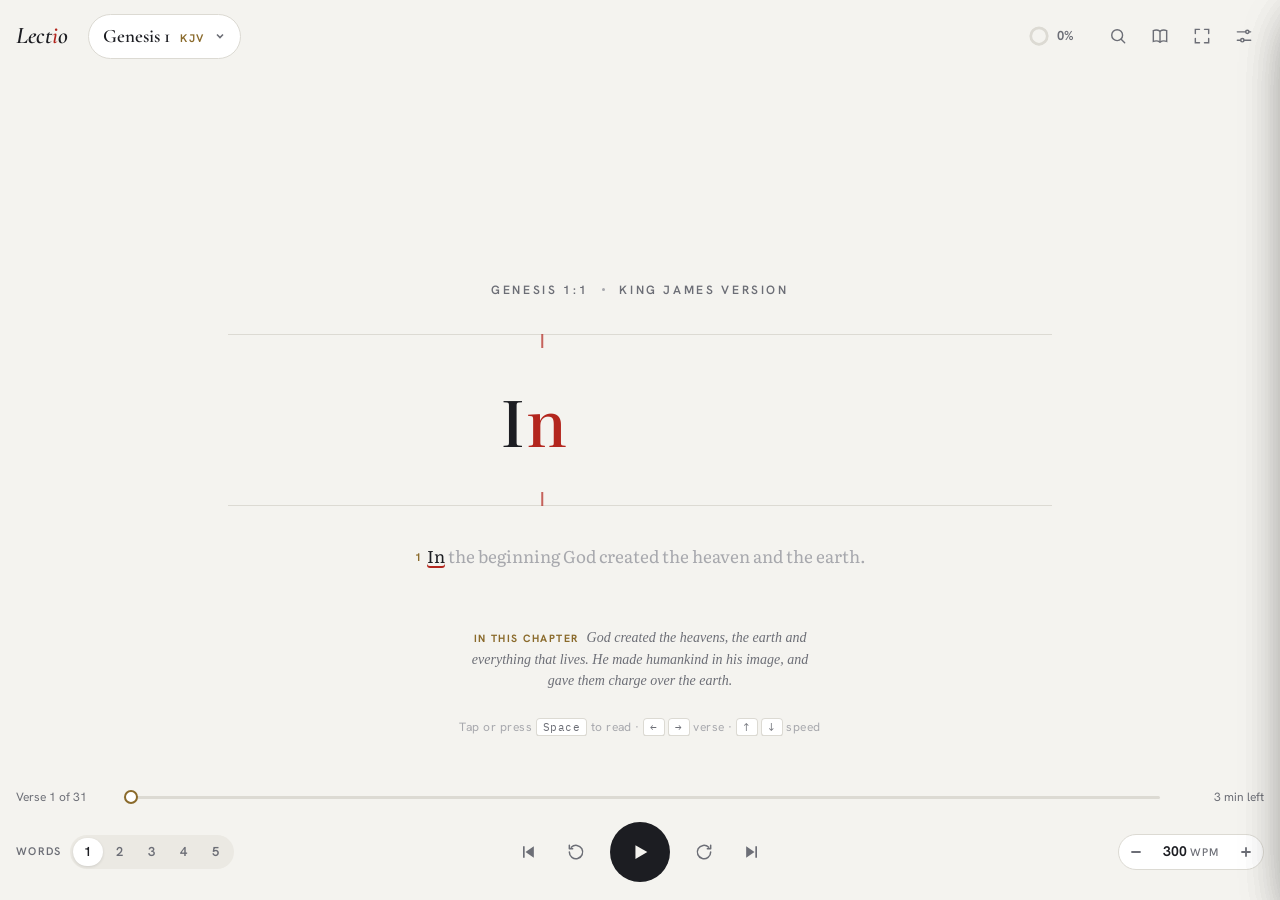
==== commit cfa44d69: "Lectio: show chapter summaries where readers look Show the current chapter's summary under the verse" ====
--- a/lectio/index.html
+++ b/lectio/index.html
@@ -167,6 +167,20 @@
 .hint { text-align: center; font-size: 12px; color: var(--faint); letter-spacing: .04em; transition: opacity .4s; }
 .hint kbd { font-family: var(--f-mono); font-size: 11px; border: 1px solid var(--line); border-bottom-width: 2px; border-radius: 4px; padding: 1px 6px; color: var(--muted); background: var(--surface); }
 .playing .hint { opacity: 0; }
+.seen-hint .hint { display: none; }
+/* the chapter's summary, shown under the verse whenever reading is paused */
+.gist { display: -webkit-box; -webkit-box-orient: vertical; -webkit-line-clamp: 3; overflow: hidden; max-width: 52ch; text-align: center; font-family: var(--f-read); font-style: italic; font-size: 14px; line-height: 1.55; color: var(--muted); transition: opacity .35s; cursor: default; text-wrap: pretty; }
+.gist b { font-family: var(--f-ui); font-style: normal; font-size: 10.5px; font-weight: 700; letter-spacing: .14em; text-transform: uppercase; color: var(--gilt); margin-right: 8px; }
+.playing .gist { opacity: 0; }
+.context.summary ~ .gist { display: none; }
+/* tall phone screens: lift the word so the verse and summary below have room */
+@media (max-width: 560px) and (min-height: 640px) { .stage-inner { grid-template-rows: minmax(0, .62fr) auto minmax(0, 1.38fr); } }
+.ch-sums { display: grid; gap: 2px; margin-top: 6px; }
+.ch-sum { display: grid; grid-template-columns: 34px 1fr; gap: 10px; text-align: left; padding: 9px 10px; border-radius: 8px; font-family: var(--f-read); font-size: 14.5px; line-height: 1.5; }
+.ch-sum:hover { background: var(--sunk); }
+.ch-sum b { font-family: var(--f-ui); font-size: 13px; font-weight: 700; color: var(--gilt); font-variant-numeric: tabular-nums; padding-top: 1px; }
+.ch-sum.done b::after { content: " ✓"; }
+.ch-sum.cur { background: var(--gilt-soft); }
 .load-err { display: grid; gap: 12px; justify-items: center; text-align: center; max-width: 46ch; font-size: 14px; line-height: 1.5; color: var(--rubric); cursor: default; }
 .load-err[hidden] { display: none; }
 .load-err .ghost-btn { justify-self: center; color: var(--ink); border-color: var(--rubric); }
@@ -418,7 +432,7 @@
   .reticle { padding-block: 14px; }
   .reticle .rule::after { height: 9px; }
   .locus { display: none; }
-  .hint { display: none; }
+  .hint, .gist { display: none; }
   .context { font-size: calc(14px * var(--ctx-scale, 1)); line-height: 1.5; min-height: 0; }
   .transport { padding-block: 0 8px; gap: 4px; }
   .controls { grid-template-columns: 1fr auto 1fr; }
@@ -474,6 +488,7 @@
       </div>
       <div class="below">
       <div class="context" id="context">In the beginning God created the heaven and the earth.</div>
+      <div class="gist" id="gist" hidden></div>
       <div class="load-err" id="loadErr" hidden><span id="loadErrMsg"></span><button class="ghost-btn" id="retryBtn">Try again</button></div>
       <div class="hint" id="hint"><span class="touch-hint">Tap to play or pause · swipe sideways for verses · swipe the word up or down to show or hide the verse</span><span class="key-hint">Tap or press <kbd>Space</kbd> to read · <kbd>←</kbd> <kbd>→</kbd> verse · <kbd>↑</kbd> <kbd>↓</kbd> speed</span></div>
       </div>
@@ -775,11 +790,20 @@
     if (!r.ok) return;
     const d = await r.json();
     if (!d || !d.books) return;
-    SUM = d;
+    SUM = d; gistKey = '';
+    if (B) updateGist();
     $$('.needs-sum').forEach(e => e.hidden = false);
     if (S.skim && B) { buildChapter(); i = 0; renderAll(); }
     if (openSheet && openSheet.id === 'passageSheet') renderPassage();
   } catch (e) {}
+}
+let gistKey = '';
+function updateGist() {
+  const key = S.tr + ':' + pos.b + ':' + pos.c + ':' + skimming() + ':' + !!SUM;
+  if (key === gistKey) return; gistKey = key;
+  const g = $('#gist'), sm = skimming() ? '' : summaryFor(pos.b, pos.c);
+  g.hidden = !sm; g.textContent = '';
+  if (sm) { const b = document.createElement('b'); b.textContent = 'In this chapter'; g.append(b, sm); g.title = 'Bible Summary by Chris Juby'; }
 }
 let places = store.get('places', {}); // book name -> { c, i, at }: where reading last stopped in that book
 let cloud = null;
@@ -1040,6 +1064,7 @@
   setWord(el.word, tokens.slice(a, j).map(t => t.w), true);
   const v = tokens[a].v;
   el.locRef.textContent = ref(v);
+  updateGist();
   renderContext(v, a, j);
   updateProgress(a);
   if (textOpen()) markText(a, j);
@@ -1106,6 +1131,7 @@
   if (!B || playing) return;
   if (i >= tokens.length) i = 0;
   playing = true; played = 0; userMoved = true;
+  if (!el.app.classList.contains('seen-hint')) { el.app.classList.add('seen-hint'); store.set('seenHint', 1); }
   el.app.classList.add('playing');
   el.playIcon.innerHTML = PAUSE; el.play.setAttribute('aria-label', 'Pause');
   try { navigator.wakeLock && navigator.wakeLock.request('screen').then(l => wakeLock = l).catch(() => {}); } catch (e) {}
@@ -1312,6 +1338,12 @@
     ['Revelation', 21, 'All things new']
   ];
   const q = $('#quick'); q.textContent = '';
+  if (SUM && !skimming()) {
+    const sk = document.createElement('button'); sk.className = 'chip';
+    sk.innerHTML = '<span>Skim the Bible</span><i>a line per chapter</i>';
+    sk.onclick = () => { S.skim = true; saveS(); buildChapter(); i = 0; renderAll(); close(); toast('Skimming ' + ref() + ' with Bible Summary · progress is not counted'); };
+    q.appendChild(sk);
+  }
   Q.forEach(([bk, ch, label]) => {
     const bi = B.books.findIndex(b => b[0] === bk); if (bi < 0) return;
     const c = Math.min(ch, B.books[bi][1].length) - 1;
@@ -1387,6 +1419,19 @@
     grid.appendChild(b);
   });
   list.appendChild(grid);
+  if (SUM && (SUM.books[B.books[bi][0]] || []).length) {
+    const box = document.createElement('div'); box.className = 'ch-sums';
+    const h = document.createElement('div'); h.className = 'sec-title'; h.innerHTML = '<span>Chapters at a glance</span><span>Bible Summary · Chris Juby</span>';
+    list.appendChild(h);
+    B.books[bi][1].forEach((_, c) => {
+      const sm = summaryFor(bi, c); if (!sm) return;
+      const r = document.createElement('button'); r.className = 'ch-sum' + (isRead(B.books[bi][0], c) ? ' done' : '') + (bi === pos.b && c === pos.c ? ' cur' : '');
+      r.innerHTML = '<b></b><span></span>'; r.children[0].textContent = c + 1; r.children[1].textContent = sm;
+      r.onclick = () => { goChapter(bi, c); bookView = null; close(); toast(ref() + ' · ' + fmtMin(estWords(B.wc[bi][c]))); };
+      box.appendChild(r);
+    });
+    list.appendChild(box);
+  }
 }
 
 // chapter text
@@ -1889,6 +1934,9 @@
 el.wpmVal.innerHTML = S.wpm + '<small>WPM</small>';
 $$('#chunkSeg button, #chunkSeg2 button').forEach(b => b.setAttribute('aria-pressed', +b.dataset.v === S.chunk));
 if (document.fonts && document.fonts.ready) document.fonts.ready.then(() => { if (tokens.length && !playing) show(i, chunkEnd(i)); });
+// ask the browser not to clear saved progress under storage pressure (Safari otherwise may after weeks unused)
+try { navigator.storage && navigator.storage.persist && navigator.storage.persist().catch(() => {}); } catch (e) {}
+if (store.get('seenHint', 0)) el.app.classList.add('seen-hint');
 const booted = useTranslation(S.tr, false).then(() => { updateBadge(); syncMarkBtn(); loadSummaries(); });
 initCloud(booted);
 // on its own website (not inside Claude) the reader installs to the home screen and works offline
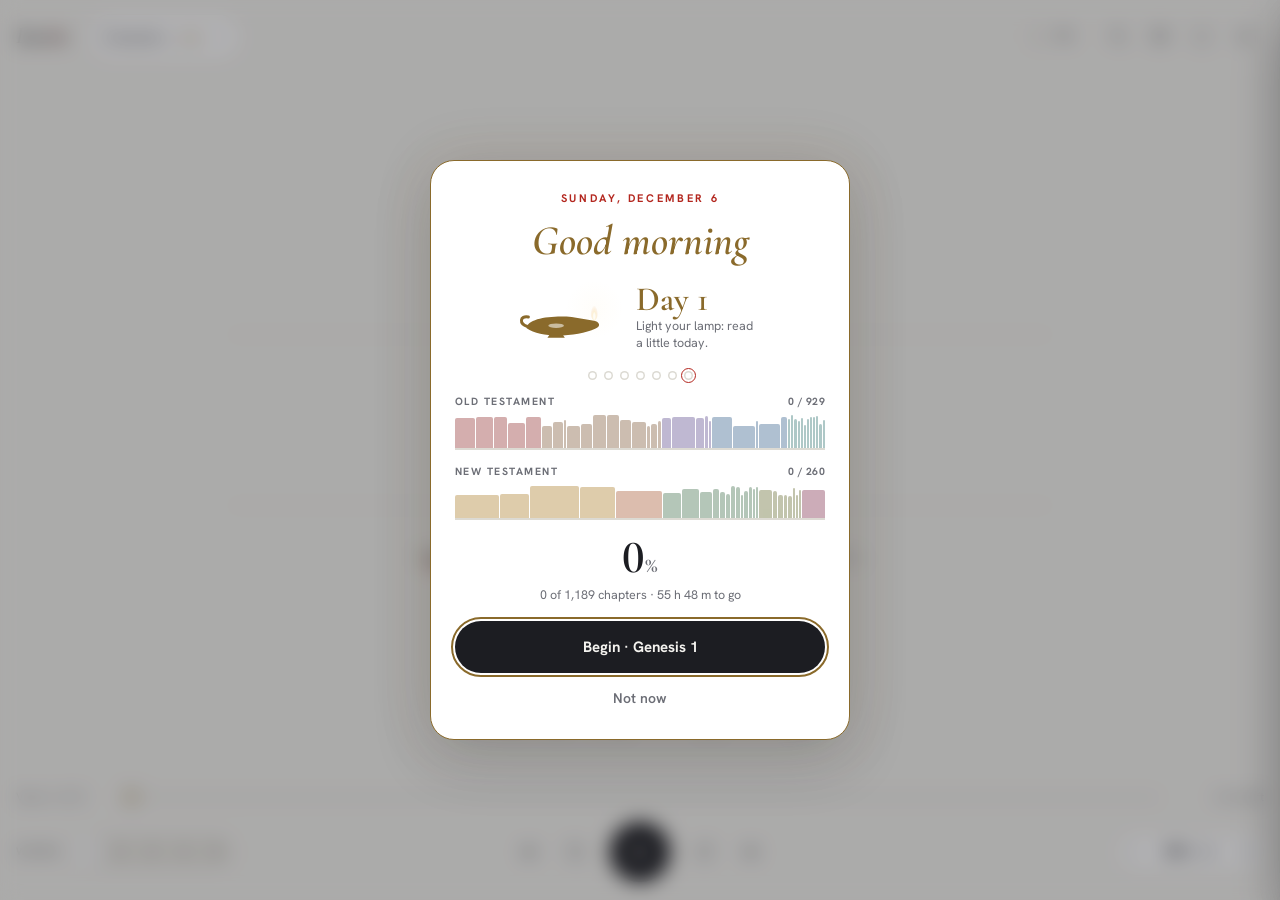
==== commit 33da9265: "Lectio: celebrate progress with gold, bells, seals and a lamp - Finishing a chapter gilds the guide " ====
--- a/lectio/index.html
+++ b/lectio/index.html
@@ -245,13 +245,21 @@
 .sec-title { font-size: 11px; letter-spacing: .16em; text-transform: uppercase; color: var(--muted); font-weight: 700; display: flex; justify-content: space-between; gap: 10px; }
 .sec-title span:last-child:not(:first-child) { letter-spacing: .04em; text-transform: none; font-weight: 500; }
 
-.tr-list { display: grid; gap: 6px; }
-.tr-opt { display: grid; grid-template-columns: 62px 1fr auto; gap: 12px; align-items: center; text-align: left; padding: 10px 12px; border-radius: var(--r); border: 1px solid transparent; }
-.tr-opt:hover { background: var(--sunk); }
+/* translations as a compact grid at the top of the passage picker; Bible Summary spans the first row */
+.tr-list { display: grid; grid-template-columns: repeat(auto-fill, minmax(132px, 1fr)); gap: 6px; }
+.tr-opt { display: grid; gap: 1px; align-content: start; text-align: left; padding: 9px 11px; border-radius: var(--r); border: 1px solid transparent; background: var(--sunk); min-width: 0; }
+.tr-opt:hover { border-color: var(--line); }
+.tr-opt .nm { display: grid; min-width: 0; }
+.tr-opt .nm > span:first-child { white-space: nowrap; overflow: hidden; text-overflow: ellipsis; }
+.tr-opt .nt { white-space: nowrap; overflow: hidden; text-overflow: ellipsis; }
+.tr-opt .yr { display: none; }
+.tr-opt.sum { grid-column: 1 / -1; background: var(--gilt-soft); }
+.tr-opt.sum .ab { color: var(--rubric); }
+.tr-opt.sum .nt { white-space: normal; }
 .tr-opt[aria-pressed="true"] { border-color: var(--gilt); background: var(--gilt-soft); }
 .tr-opt .ab { font-family: var(--f-mono); font-weight: 600; font-size: 13px; color: var(--gilt); }
-.tr-opt .nm { font-weight: 600; font-size: 14px; }
-.tr-opt .nt { display: block; font-size: 12.5px; color: var(--muted); font-weight: 400; margin-top: 2px; }
+.tr-opt .nm { font-weight: 600; font-size: 13.5px; }
+.tr-opt .nt { display: block; font-size: 11.5px; color: var(--muted); font-weight: 400; margin-top: 1px; }
 .tr-opt .yr { font-size: 12px; color: var(--faint); font-variant-numeric: tabular-nums; }
 
 .chips { display: flex; flex-wrap: wrap; gap: 8px; }
@@ -447,6 +455,105 @@
   input[type=range]::-webkit-slider-thumb { width: 22px; height: 22px; margin-top: -9.5px; }
   input[type=range]::-moz-range-thumb { width: 20px; height: 20px; }
 }
+/* ---------- celebrations: gold leaf, not confetti ---------- */
+#fx { position: fixed; inset: 0; width: 100%; height: 100%; pointer-events: none; z-index: 60; }
+.reticle .rule::before { content: ""; position: absolute; left: 0; right: 0; top: -1px; height: 3px; background: linear-gradient(90deg, transparent, var(--gilt), #fff3c4, var(--gilt), transparent); background-size: 40% 100%; background-repeat: no-repeat; background-position: -40% 0; opacity: 0; filter: drop-shadow(0 0 6px var(--gilt)); }
+.reticle.gild .rule::before { animation: gildSweep 1.25s cubic-bezier(.3,.6,.2,1); }
+.reticle.gild .rule.bot::before { animation-delay: .14s; }
+@keyframes gildSweep { 0% { opacity: 1; background-position: -40% 0; } 80% { opacity: 1; } 100% { opacity: 0; background-position: 140% 0; } }
+.word.card.gold { background: linear-gradient(100deg, var(--gilt) 25%, #fff3c4 45%, var(--gilt) 65%); background-size: 260% 100%; -webkit-background-clip: text; background-clip: text; color: transparent; -webkit-text-fill-color: transparent; animation: shine 1.7s ease-out; text-shadow: none; }
+.word.card.gold small { -webkit-text-fill-color: var(--rubric); color: var(--rubric); }
+@keyframes shine { from { background-position: 100% 0; } to { background-position: 0 0; } }
+.journey-btn.glint .ring { animation: ringGlint 1s ease-out; }
+@keyframes ringGlint { 0% { transform: rotate(-90deg) scale(1); } 30% { transform: rotate(-90deg) scale(1.4); filter: drop-shadow(0 0 6px var(--gilt)); } 100% { transform: rotate(-90deg) scale(1); } }
+.jstreak { display: inline-flex; align-items: center; gap: 1px; color: var(--gilt); font-weight: 700; }
+.jstreak svg { width: 11px; height: 15px; }
+.jstreak.out { color: var(--faint); }
+#prog.near::-webkit-slider-runnable-track { box-shadow: 0 0 10px var(--gilt); }
+.progress-row .lab.near-lbl { color: var(--gilt); font-weight: 650; }
+
+.cele { position: fixed; inset: 0; z-index: 55; display: grid; grid-template-columns: minmax(0, 1fr); place-items: center; padding: max(16px, env(safe-area-inset-top, 0px)) max(16px, env(safe-area-inset-right, 0px)) max(16px, env(safe-area-inset-bottom, 0px)) max(16px, env(safe-area-inset-left, 0px)); background: var(--scrim); -webkit-backdrop-filter: blur(10px); backdrop-filter: blur(10px); opacity: 0; transition: opacity .4s; }
+.cele.show { opacity: 1; }
+.cele-card { position: relative; box-sizing: border-box; min-width: 0; width: min(420px, 100%); max-height: 100%; overflow-y: auto; background: var(--surface); border: 1px solid var(--gilt); border-radius: 24px; box-shadow: var(--shadow), 0 0 60px var(--gilt-soft); padding: 30px 24px 20px; display: grid; gap: 14px; justify-items: center; text-align: center; transform: translateY(24px) scale(.94); transition: transform .6s cubic-bezier(.2,.9,.25,1.25); }
+.cele.show .cele-card { transform: none; }
+.cele-emblem { width: 150px; height: 150px; display: grid; place-items: center; }
+.cele-emblem svg { width: 100%; height: 100%; overflow: visible; }
+.cele-eyebrow { font-size: 11px; letter-spacing: .24em; text-transform: uppercase; font-weight: 700; color: var(--rubric); }
+.cele-title { margin: 0; font-family: var(--f-display); font-style: italic; font-weight: 600; font-size: 42px; line-height: 1.02; color: var(--gilt); text-wrap: balance; }
+.cele-body { margin: 0; font-family: var(--f-read); font-size: 15.5px; line-height: 1.6; color: var(--ink); max-width: 34ch; text-wrap: pretty; }
+.cele-stats { display: flex; flex-wrap: wrap; justify-content: center; gap: 6px 18px; font-size: 12.5px; color: var(--muted); font-variant-numeric: tabular-nums; }
+.cele-stats b { display: block; font-family: var(--f-display); font-size: 24px; font-weight: 600; color: var(--ink); line-height: 1.1; }
+.cele-actions { display: grid; gap: 6px; width: 100%; margin-top: 4px; }
+.cele-actions .primary { min-height: 52px; padding: 0 18px; border-radius: 999px; background: var(--ink); color: var(--bg); font-weight: 700; font-size: 15px; }
+.cele-actions .secondary { min-height: 40px; border-radius: 999px; color: var(--muted); font-weight: 600; font-size: 14px; }
+.cele-extra { display: grid; gap: 14px; width: 100%; min-width: 0; justify-items: center; }
+.cele-extra .shelf { justify-self: stretch; }
+.seal.new .r1 { stroke-dasharray: 290; stroke-dashoffset: 290; animation: draw 1.3s cubic-bezier(.4,.1,.2,1) forwards; }
+.seal.new .r2 { opacity: 0; animation: fadeIn .6s .9s forwards; }
+.seal.new .disc { opacity: 0; animation: fadeIn .7s .7s forwards; }
+.seal.new .glyph { opacity: 0; transform-origin: 50px 50px; transform-box: view-box; animation: stamp .7s 1.05s cubic-bezier(.2,1.4,.3,1) forwards; }
+@keyframes draw { to { stroke-dashoffset: 0; } }
+@keyframes fadeIn { to { opacity: 1; } }
+@keyframes stamp { from { opacity: 0; transform: scale(1.6); } to { opacity: 1; transform: scale(1); } }
+.ms-ring .arc { transition: stroke-dashoffset 1.6s cubic-bezier(.2,.8,.2,1); }
+.ms-ring text { font-family: var(--f-display); font-weight: 600; fill: var(--gilt); }
+
+.medal { position: fixed; left: 50%; top: calc(66px + env(safe-area-inset-top, 0px)); transform: translate(-50%, -14px); z-index: 50; display: flex; gap: 12px; align-items: center; padding: 10px 18px 10px 12px; border-radius: 18px; background: var(--surface); border: 1px solid var(--gilt); box-shadow: var(--shadow), 0 0 30px var(--gilt-soft); opacity: 0; pointer-events: none; transition: opacity .3s, transform .5s cubic-bezier(.2,.9,.25,1.3); width: max-content; max-width: calc(100vw - 32px); text-align: left; }
+.medal.show { opacity: 1; transform: translate(-50%, 0); }
+.medal .mi { width: 40px; height: 40px; flex: none; display: grid; place-items: center; }
+.medal .mi svg { width: 100%; height: 100%; overflow: visible; }
+.medal b { display: block; font-family: var(--f-display); font-size: 20px; font-weight: 600; color: var(--gilt); line-height: 1.15; }
+.medal span { font-size: 12.5px; color: var(--muted); }
+
+.shelf { display: grid; gap: 14px; width: 100%; }
+.shelf-row { display: grid; gap: 5px; }
+.shelf-lbl { display: flex; justify-content: space-between; font-size: 10.5px; letter-spacing: .14em; text-transform: uppercase; font-weight: 700; color: var(--muted); }
+.shelf-lbl span:last-child { letter-spacing: .04em; font-variant-numeric: tabular-nums; }
+.spines { display: flex; align-items: flex-end; gap: 1px; height: var(--shelf-h, 64px); border-bottom: 3px solid var(--line); }
+.spine { position: relative; flex: var(--w) 1 0; min-width: 3px; height: var(--h); padding: 0; border-radius: 2px 2px 0 0; background: color-mix(in srgb, var(--sec) 38%, transparent); overflow: hidden; }
+.spine i { position: absolute; left: 0; right: 0; bottom: 0; height: 0; background: linear-gradient(180deg, #f8e3a3, #d6b26b 55%, #9c7429); transition: height 1.2s cubic-bezier(.2,.8,.2,1); }
+.spine.done { box-shadow: 0 0 9px rgba(214,178,107,.55); }
+.spine.done::after { content: ""; position: absolute; left: 0; right: 0; top: 16%; height: 2px; background: rgba(255,255,255,.6); }
+.spine.cur { outline: 1.5px solid var(--rubric); outline-offset: 1px; }
+.spine:focus-visible { outline-offset: 2px; }
+.mini .spines { --shelf-h: 34px; border-bottom-width: 2px; }
+.mini .spine { min-width: 2px; }
+.shelf-cap { min-height: 1.4em; font-size: 12.5px; color: var(--muted); text-align: center; }
+.shelf-cap b { color: var(--ink); font-weight: 650; }
+
+.j-top { display: flex; justify-content: space-between; align-items: flex-end; gap: 12px; }
+.j-lamp { display: grid; justify-items: center; gap: 4px; }
+.j-lamp .lamp { width: 74px; height: 56px; }
+.j-lamp b { font-family: var(--f-display); font-size: 20px; font-weight: 600; line-height: 1; color: var(--gilt); }
+.j-finish { font-size: 13.5px; line-height: 1.5; color: var(--ink); }
+.j-finish:empty { display: none; }
+.lamp { width: 92px; height: 70px; overflow: visible; }
+.lamp .body { fill: var(--gilt); }
+.lamp .flame { transform-origin: 88px 50px; transform-box: view-box; transform: scale(var(--fs, 1)); animation: flicker 2.6s ease-in-out infinite; }
+.lamp .glow { opacity: var(--glow, .5); animation: breathe 3.2s ease-in-out infinite; }
+.lamp.out .flame { opacity: .22; animation: none; }
+.lamp.out .glow { opacity: .05; animation: none; }
+@keyframes flicker { 0%, 100% { transform: scale(var(--fs, 1)) rotate(-2deg); } 25% { transform: scale(calc(var(--fs, 1) * 1.06), calc(var(--fs, 1) * .95)) rotate(2deg); } 50% { transform: scale(calc(var(--fs, 1) * .95), calc(var(--fs, 1) * 1.06)) rotate(-1deg); } 75% { transform: scale(var(--fs, 1)) rotate(1.5deg); } }
+@keyframes breathe { 50% { opacity: calc(var(--glow, .5) * .7); } }
+.week { display: flex; gap: 7px; justify-content: center; }
+.week span { width: 9px; height: 9px; border-radius: 50%; box-shadow: inset 0 0 0 1.5px var(--line); }
+.week span.lit { background: var(--gilt); box-shadow: 0 0 6px var(--gilt); }
+.week span.grace { box-shadow: inset 0 0 0 1.5px var(--gilt); }
+.week span.today { outline: 1.5px solid var(--rubric); outline-offset: 2px; }
+.wel-lamp { display: flex; align-items: center; gap: 14px; justify-content: center; }
+.wel-lamp .lamp { width: 104px; height: 80px; }
+.wel-lamp b { display: block; font-family: var(--f-display); font-size: 34px; font-weight: 600; line-height: 1; color: var(--gilt); text-align: left; }
+.wel-lamp span { display: block; font-size: 12.5px; color: var(--muted); max-width: 18ch; text-align: left; line-height: 1.4; }
+.wel-pct { font-family: var(--f-display); font-size: 46px; font-weight: 600; line-height: 1; color: var(--ink); font-variant-numeric: lining-nums tabular-nums; }
+.wel-pct small { font-size: 22px; color: var(--muted); }
+.wel-sub { font-size: 12.5px; color: var(--muted); margin-top: -8px; font-variant-numeric: tabular-nums; }
+
+.seals { display: grid; grid-template-columns: repeat(auto-fill, minmax(58px, 1fr)); gap: 12px 6px; }
+.seal-cell { display: grid; justify-items: center; gap: 4px; font-size: 10px; color: var(--muted); text-align: center; line-height: 1.2; }
+.seal-cell svg { width: 50px; height: 50px; }
+.seal-cell.locked svg { opacity: .28; filter: grayscale(1); }
+.seal-cell:not(.locked) span { color: var(--ink); font-weight: 600; }
+
 @media (prefers-reduced-motion: reduce) { *, *::before, *::after { transition: none !important; animation: none !important; } }
 </style>
 
@@ -461,6 +568,7 @@
     <button class="journey-btn" id="journeyBtn" title="Your progress through the Bible (J)" aria-label="Reading progress">
       <svg class="ring" viewBox="0 0 24 24"><circle class="trk" cx="12" cy="12" r="9"/><circle class="val" id="ringVal" cx="12" cy="12" r="9" stroke-dasharray="56.55" stroke-dashoffset="56.55"/></svg>
       <span id="jBadge">0%</span>
+      <span class="jstreak" id="jStreak" hidden><svg viewBox="0 0 12 16"><path d="M6 0C8 3 10 5.5 10 9a4 4 0 0 1-8 0c0-2 1-3.4 2-4.6C4.2 6 5 6.6 5.6 6.8 5.2 4.3 5.4 2 6 0Z" fill="currentColor"/></svg><span></span></span>
     </button>
     <div class="tools">
       <button class="icon-btn" id="searchBtn" title="Search scripture (/)" aria-label="Search">
@@ -545,6 +653,10 @@
   <div class="sheet-head"><h2>Choose a <em>passage</em></h2><button class="icon-btn" data-close aria-label="Close"><svg viewBox="0 0 24 24" fill="none" stroke="currentColor" stroke-width="1.8" stroke-linecap="round"><path d="m6 6 12 12M18 6 6 18"/></svg></button></div>
   <div class="sheet-body" id="passageBody">
     <section class="sec">
+      <div class="sec-title"><span>Read in</span><span>All free to read</span></div>
+      <div class="tr-list" id="trList"></div>
+    </section>
+    <section class="sec">
       <div class="sec-title"><span>Start here</span><span id="todayLbl"></span></div>
       <div class="chips" id="quick"></div>
     </section>
@@ -553,10 +665,6 @@
       <div class="tabs" role="tablist" id="tabs"></div>
       <div id="bookList" class="sec"></div>
     </section>
-    <section class="sec">
-      <div class="sec-title"><span>Translation</span><span>All public domain</span></div>
-      <div class="tr-list" id="trList"></div>
-    </section>
   </div>
 </aside>
 
@@ -565,8 +673,11 @@
   <div class="sheet-head"><h2>Through the <em>Bible</em></h2><button class="icon-btn" data-close aria-label="Close"><svg viewBox="0 0 24 24" fill="none" stroke="currentColor" stroke-width="1.8" stroke-linecap="round"><path d="m6 6 12 12M18 6 6 18"/></svg></button></div>
   <div class="sheet-body">
     <section class="j-hero">
-      <div class="j-pct" id="jPct">0<small>%</small></div>
+      <div class="j-top"><div class="j-pct" id="jPct">0<small>%</small></div><div class="j-lamp" id="jLamp"></div></div>
       <div class="j-sub" id="jSub">Loading your progress…</div>
+      <div class="j-finish" id="jFinish"></div>
+      <div class="shelf" id="shelf"></div>
+      <div class="shelf-cap" id="shelfCap">Each spine is a book, as wide as it is long. Tap one.</div>
       <div class="sync" id="sync"><i></i><span>Saved in this browser</span></div>
     </section>
     <div class="j-actions">
@@ -583,8 +694,8 @@
       <p class="goal-note" id="goalNote"></p>
     </section>
     <section class="sec">
-      <div class="sec-title"><span>By section</span></div>
-      <div class="bars" id="bars"></div>
+      <div class="sec-title"><span>Seals</span><span id="sealCount"></span></div>
+      <div class="seals" id="seals"></div>
     </section>
     <section class="sec">
       <div class="sec-title"><span>Every chapter</span><span>Choose a square to read it</span></div>
@@ -657,6 +768,17 @@
     </section>
 
     <p class="credit needs-sum" hidden>Chapter summaries from <a href="https://biblesummary.info" target="_blank" rel="noopener">Bible Summary</a> by Chris Juby, used with permission.</p>
+    <section class="sec">
+      <div class="sec-title"><span>Celebrations</span></div>
+      <div class="row"><span class="lbl">Gold and sparkle<span class="sub">When you finish chapters and books, and reach milestones</span></span><button class="switch" role="switch" data-set="celebrate" aria-label="Celebrations"></button></div>
+      <div class="row"><span class="lbl">Bells<span class="sub">Soft chimes. Your phone's silent switch mutes them</span></span><button class="switch" role="switch" data-set="sound" aria-label="Sound"></button></div>
+      <div class="slider-row">
+        <div class="top"><label for="volRange">Volume</label><output id="volOut">60%</output></div>
+        <input type="range" id="volRange" min="0" max="100" step="5">
+      </div>
+      <div class="row"><span class="lbl">Welcome when you open<span class="sub">Your lamp, your shelf and where you left off</span></span><button class="switch" role="switch" data-set="welcome" aria-label="Welcome screen"></button></div>
+      <div class="chips"><button class="chip" id="previewCele">Preview a book celebration</button><button class="chip" id="previewWelcome">Show the welcome</button></div>
+    </section>
     <section class="sec">
       <div class="sec-title"><span>Your reading</span><span>Kept on this device</span></div>
       <div class="stats" id="stats"></div>
@@ -762,7 +884,7 @@
   ['DC', 'Deuterocanon', ['Tobit','Judith','Wisdom','Sirach','Baruch','1 Maccabees','2 Maccabees']]
 ];
 const DEF = { wpm: 300, chunk: 1, pause: 1, versePause: true, longSlow: true, ramp: true, autoNext: true,
-  orp: true, guides: true, verseMode: 'faint', focus: true, preview: true, skim: false, font: 'Literata', size: 64, weight: 500, track: 0, skin: 'auto', tr: 'kjv' };
+  orp: true, guides: true, verseMode: 'faint', focus: true, preview: true, skim: false, celebrate: true, sound: true, volPct: 60, welcome: true, font: 'Literata', size: 64, weight: 500, track: 0, skin: 'auto', tr: 'kjv' };
 let S = Object.assign({}, DEF, store.get('settings', {}));
 if (S.context === false && !store.get('settings', {}).verseMode) S.verseMode = 'off';
 delete S.context;
@@ -1105,7 +1227,9 @@
   el.prog.style.setProperty('--pct', (n > 1 ? a / (n - 1) * 100 : 0) + '%');
   const v = tokens[a] ? tokens[a].v : 0;
   el.progL.textContent = skimming() ? 'Chapter ' + (pos.c + 1) + ' of ' + B.books[pos.b][1].length : 'Verse ' + (v + 1) + ' of ' + (vStart.length - 1);
-  if (!playing || played - lastEst >= 10 || played < 2) { lastEst = played; el.progR.textContent = fmtMin(msLeft(a)) + ' left'; }
+  const near = !skimming() && n > 20 && a / (n - 1) >= .85;
+  el.prog.classList.toggle('near', near); el.progR.classList.toggle('near-lbl', near);
+  if (!playing || played - lastEst >= 10 || played < 2) { lastEst = played; el.progR.textContent = (near ? 'Nearly there · ' : '') + fmtMin(msLeft(a)) + ' left'; }
 }
 function renderAll() {
   const meta = trMeta(S.tr);
@@ -1131,6 +1255,7 @@
   if (!B || playing) return;
   if (i >= tokens.length) i = 0;
   playing = true; played = 0; userMoved = true;
+  Sound.init(); sessStart = Date.now();
   if (!el.app.classList.contains('seen-hint')) { el.app.classList.add('seen-hint'); store.set('seenHint', 1); }
   el.app.classList.add('playing');
   el.playIcon.innerHTML = PAUSE; el.play.setAttribute('aria-label', 'Pause');
@@ -1155,7 +1280,13 @@
   el.playIcon.innerHTML = PLAY; el.play.setAttribute('aria-label', 'Play');
   try { wakeLock && wakeLock.release(); } catch (e) {} wakeLock = null;
   if (played > 0) notePlace();
-  store.set('stats', stats); savePos(); syncResume();
+  store.set('stats', stats); savePos(); syncResume(); store.set('lastSeen', Date.now());
+  if (sessStart) { sessMs += Date.now() - sessStart; sessStart = 0; }
+  if (pendingCele) { const ev = pendingCele; pendingCele = null; quickCelebrate(ev); }
+  else if (!celeBusy && sessMs - sessNoted >= 5 * 60e3) {
+    sessNoted = sessMs; const si = streakInfo();
+    medal(lampSVG(si), fmtMin(sessMs) + ' of reading', (sessCh ? sessCh + (sessCh === 1 ? ' chapter' : ' chapters') + ' this session · ' : '') + (si.days ? 'day ' + si.days + ' of your streak' : 'a good start'));
+  }
   if (tokens.length) updateProgress(Math.min(i, tokens.length - 1));
 }
 const toggle = () => playing ? pause() : play();
@@ -1167,12 +1298,29 @@
   const d = delayFor(i, j, played);
   countWords(j - i); played++;
   if (!chapterMarked && !skimming() && j >= Math.ceil(tokens.length * .95)) { chapterMarked = true; markChapter(true, true); }
+  if (S.celebrate && litDay !== dayKey() && (stats.days[dayKey()] || 0) >= 150) lampLit();
   timer = setTimeout(() => { i = j; if (played % 8 === 0) { savePos(); notePlace(); } step(); }, d);
 }
 function chapterEnd() {
   const next = nextChapterPos(1);
   // finishing a book clears its bookmark; it no longer counts as in progress
   if (!next || next.b !== pos.b) { delete places[B.books[pos.b][0]]; store.set('places', places); }
+  const ev = pendingCele; pendingCele = null;
+  if (ev && S.celebrate) {
+    chapterCard(ev);
+    if (ev.big.length) {
+      // a finished book or a milestone: stop and celebrate properly, then carry on from the next chapter
+      celeBusy = true; pause(); i = tokens.length;
+      setTimeout(() => showCelebrations(ev.big.slice(), () => { celeBusy = false; if (next) { goChapter(next.b, next.c); play(); } }), 1500);
+      return;
+    }
+    timer = setTimeout(() => { if (playing) proceedAfter(next); else if (next && S.autoNext) goChapter(next.b, next.c); }, 2000);
+    return;
+  }
+  if (ev) quickCelebrate(ev);
+  proceedAfter(next);
+}
+function proceedAfter(next) {
   if (S.autoNext && next) {
     goChapter(next.b, next.c, true);
     if (!maybePreview()) {
@@ -1259,11 +1407,25 @@
   const k = dayKey(); stats.days[k] = (stats.days[k] || 0) + n; stats.total += n;
   if ((statDirty += n) > 40) { statDirty = 0; store.set('stats', stats); }
 }
-function streak() {
-  let s = 0; const d = new Date();
-  if (!stats.days[dayKey(d)]) d.setDate(d.getDate() - 1);
-  while (stats.days[dayKey(d)]) { s++; d.setDate(d.getDate() - 1); }
-  return s;
+function streak() { return streakInfo().days; }
+// A streak forgives one missed day per week (Monday to Sunday), so one bad day never wipes out a month.
+const weekOf = dt => { const x = new Date(dt); x.setDate(x.getDate() - ((x.getDay() + 6) % 7)); return dayKey(x); };
+function streakInfo() {
+  const today = new Date(), litToday = !!stats.days[dayKey(today)], grace = new Set(), graceDays = new Set();
+  const d = new Date(today); if (!litToday) d.setDate(d.getDate() - 1);
+  let days = 0, gap = null;   // gap: a missed day that counts as grace only if reading came before it
+  for (let k = 0; k < 4000; k++) {
+    const key = dayKey(d);
+    if (stats.days[key]) { days++; if (gap) { graceDays.add(gap); gap = null; } }
+    else { const w = weekOf(d); if (gap || grace.has(w)) break; grace.add(w); gap = key; }
+    d.setDate(d.getDate() - 1);
+  }
+  return { days, litToday, graceDays };
+}
+function weekDots(si) {
+  let h = '<div class="week" aria-hidden="true">'; const d = new Date(); d.setDate(d.getDate() - 6);
+  for (let k = 0; k < 7; k++) { const key = dayKey(d); h += '<span class="' + (stats.days[key] ? 'lit' : si.graceDays.has(key) ? 'grace' : '') + (k === 6 ? ' today' : '') + '"></span>'; d.setDate(d.getDate() + 1); }
+  return h + '</div>';
 }
 function renderStats() {
   const today = stats.days[dayKey()] || 0;
@@ -1315,9 +1477,11 @@
     tl.appendChild(b);
   });
   if (SUM) {
-    const b = document.createElement('button'); b.className = 'tr-opt'; b.setAttribute('aria-pressed', skimming());
-    b.innerHTML = '<span class="ab">SUM</span><span class="nm"><span>Bible Summary</span><span class="nt">Skim every chapter in 140 characters · Chris Juby</span></span><span class="yr">2013</span>';
-    b.onclick = () => { if (skimming()) return; S.skim = true; saveS(); buildChapter(); i = 0; renderAll(); renderPassage(); toast('Skimming with Bible Summary · progress is not counted'); };
+    const b = document.createElement('button'); b.className = 'tr-opt sum'; b.setAttribute('aria-pressed', skimming());
+    b.innerHTML = '<span class="ab">SUMMARY</span><span class="nm"><span>Bible Summary</span><span class="nt"></span></span>';
+    const sw = Object.values(SUM.books).reduce((n, chs) => n + chs.reduce((m, x) => m + prep(x).length, 0), 0);
+    b.querySelector('.nt').textContent = 'Speed-read every chapter in 140 characters, by Chris Juby. The whole Bible in about ' + fmtMin(estWords(sw)) + ' at ' + S.wpm + ' wpm.';
+    b.onclick = () => { if (skimming()) return; S.skim = true; saveS(); buildChapter(); i = 0; renderAll(); close(); toast('Reading Bible Summary from ' + ref() + ' · press play'); };
     tl.prepend(b);
   }
   // quick starts
@@ -1338,12 +1502,6 @@
     ['Revelation', 21, 'All things new']
   ];
   const q = $('#quick'); q.textContent = '';
-  if (SUM && !skimming()) {
-    const sk = document.createElement('button'); sk.className = 'chip';
-    sk.innerHTML = '<span>Skim the Bible</span><i>a line per chapter</i>';
-    sk.onclick = () => { S.skim = true; saveS(); buildChapter(); i = 0; renderAll(); close(); toast('Skimming ' + ref() + ' with Bible Summary · progress is not counted'); };
-    q.appendChild(sk);
-  }
   Q.forEach(([bk, ch, label]) => {
     const bi = B.books.findIndex(b => b[0] === bk); if (bi < 0) return;
     const c = Math.min(ch, B.books[bi][1].length) - 1;
@@ -1524,7 +1682,7 @@
     b.onclick = () => { S.skin = s.id; saveS(); syncSettings(); };
     sl.appendChild(b);
   });
-  $$('.switch').forEach(sw => sw.onclick = () => { const k = sw.dataset.set; S[k] = !S[k]; saveS(); syncSettings(); if (['pause','versePause','longSlow'].includes(k)) { lastEst = -99; if (tokens.length) updateProgress(Math.min(i, tokens.length - 1)); } });
+  $$('.switch').forEach(sw => sw.onclick = () => { const k = sw.dataset.set; S[k] = !S[k]; saveS(); syncSettings(); if (k === 'sound' && S.sound) { Sound.init(); Sound.chapter(); } if (['pause','versePause','longSlow'].includes(k)) { lastEst = -99; if (tokens.length) updateProgress(Math.min(i, tokens.length - 1)); } });
   const bind = (id, out, key, fmt) => {
     const r = $('#' + id);
     r.oninput = () => {
@@ -1536,6 +1694,8 @@
   bind('sizeRange', 'sizeOut', 'size', v => v + ' px');
   bind('weightRange', 'weightOut', 'weight');
   bind('trackRange', 'trackOut', 'track', v => (v > 0 ? '+' : '') + v);
+  bind('volRange', 'volOut', 'volPct', v => v + '%');
+  $('#volRange').addEventListener('change', () => { Sound.init(); Sound.chapter(); });
   let armed = 0;
   $('#resetBtn').onclick = e => {
     if (Date.now() - armed > 3000) { armed = Date.now(); e.target.textContent = 'Press again to restore defaults'; setTimeout(() => e.target.textContent = 'Restore default settings', 3000); return; }
@@ -1558,7 +1718,7 @@
   $$('.switch').forEach(sw => sw.setAttribute('aria-checked', !!S[sw.dataset.set]));
   $$('.font-opt').forEach(b => b.setAttribute('aria-pressed', b.dataset.f === S.font));
   $$('.skin-opt').forEach(b => b.setAttribute('aria-pressed', b.dataset.s === S.skin));
-  [['wpmRange','wpmOut','wpm'],['sizeRange','sizeOut','size',v=>v+' px'],['weightRange','weightOut','weight'],['trackRange','trackOut','track',v=>(v>0?'+':'')+v]].forEach(([r,o,k,f]) => {
+  [['volRange','volOut','volPct',v=>v+'%'],['wpmRange','wpmOut','wpm'],['sizeRange','sizeOut','size',v=>v+' px'],['weightRange','weightOut','weight'],['trackRange','trackOut','track',v=>(v>0?'+':'')+v]].forEach(([r,o,k,f]) => {
     const R = $('#' + r); R.value = S[k]; $('#' + o).textContent = f ? f(S[k]) : S[k]; syncRange(R);
   });
   syncPause(); syncVerseSeg(); applyType(); setPreview();
@@ -1592,11 +1752,11 @@
   if (!setRead(name, pos.c, val)) return;
   chapterMarked = val;
   if (val) {
-    const t = totals();
-    toast(readCount(name, len) === len ? 'You finished ' + name + ' · ' + pctOf(t.done, t.ch) + '% of the Bible'
-      : ref() + ' read · ' + t.done.toLocaleString() + ' of ' + t.ch.toLocaleString() + ' chapters');
-  }
-  if (!auto) toast(val ? ref() + ' marked as read' : ref() + ' marked as unread');
+    const ev = chapterEvents(pos.b, pos.c);
+    sessCh++;
+    if (auto) pendingCele = ev;   // celebrated when the chapter's last word has gone by
+    else quickCelebrate(ev);
+  } else toast(ref() + ' marked as unread');
   syncMarkBtn();
   if (openSheet && openSheet.id === 'journeySheet') renderJourney();
 }
@@ -1612,6 +1772,9 @@
   const t = totals(), f = t.ch ? t.done / t.ch : 0;
   $('#ringVal').setAttribute('stroke-dashoffset', (56.55 * (1 - f)).toFixed(2));
   $('#jBadge').textContent = pctOf(t.done, t.ch) + '%';
+  const si = streakInfo(), js = $('#jStreak');
+  js.hidden = !si.days; js.classList.toggle('out', !si.litToday); js.lastChild.textContent = si.days;
+  js.title = si.litToday ? 'Day ' + si.days + ' of your streak' : 'Read today to keep your ' + si.days + '-day streak';
 }
 function nextUnread() {
   const n = B.books.length;
@@ -1664,17 +1827,16 @@
       gn.append(' (about ' + (perDay < 10 ? perDay.toFixed(1) : Math.round(perDay)) + ' chapters) at ' + S.wpm + ' wpm. ' + daysLeft + (daysLeft === 1 ? ' day' : ' days') + ' to go.');
     }
   }
-  // sections
-  const names = { OT: 'Old Testament', NT: 'New Testament', DC: 'Deuterocanon' };
-  const bars = $('#bars'); bars.textContent = '';
-  ['OT', 'NT', 'DC'].forEach(k => {
-    const s = t.sec[k]; if (!s) return;
-    const r = document.createElement('div'); r.className = 'bar-row';
-    r.innerHTML = '<span></span><div class="meter"><i></i></div><span></span>';
-    r.children[0].textContent = names[k]; r.children[1].firstChild.style.width = (s.done / s.ch * 100) + '%';
-    r.children[2].textContent = s.done + '/' + s.ch;
-    bars.appendChild(r);
-  });
+  // lamp, finish date, shelf and seals
+  const si = streakInfo(), jl = $('#jLamp');
+  jl.innerHTML = lampSVG(si) + '<b></b>' + weekDots(si);
+  jl.querySelector('b').textContent = si.days ? 'Day ' + si.days : 'No streak yet';
+  const pace = paceInfo(t);
+  $('#jFinish').textContent = t.done === t.ch ? '' : pace
+    ? 'At your recent pace, about ' + fmtMin(estWords(pace.perDay)) + ' a day, you will finish around ' + pace.end.toLocaleDateString(undefined, { day: 'numeric', month: 'long', year: 'numeric' }) + '.'
+    : '';
+  renderShelf($('#shelf'), false, true);
+  renderSeals();
   // map
   const map = $('#map'); map.textContent = ''; let lastG = null;
   const frag = document.createDocumentFragment();
@@ -1746,7 +1908,7 @@
   if (!cloud) return;
   if (writing[k]) { pendingW[k] = true; return; }
   writing[k] = true;
-  try { await cloud[k].set(k === 'prog' ? { read: P.read, goal: P.goal, v: 1 } : resumeData()); }
+  try { await cloud[k].set(k === 'prog' ? { read: P.read, goal: P.goal, ms: P.ms || [], v: 1 } : resumeData()); }
   catch (e) {
     const code = e && e.code;
     if (code === 'unavailable' && !retried) { writing[k] = false; setTimeout(() => cloudWrite(k, true), 800 + Math.random() * 1200); return; }
@@ -1780,6 +1942,7 @@
       if (m !== String(remote[k] || '')) push = true;
       if (m) P.read[k] = m; else delete P.read[k];
     });
+    if (ps.exists && Array.isArray(ps.data().ms)) { const before = (P.ms || []).length; P.ms = [...new Set([...(P.ms || []), ...ps.data().ms])]; if (P.ms.length > ps.data().ms.length || P.ms.length > before) push = true; }
     if (ps.exists && ps.data().goal && !P.goal) P.goal = ps.data().goal;
     else if (P.goal && !(ps.exists && ps.data().goal)) push = true;
     store.set('progress', P);
@@ -1802,7 +1965,7 @@
 }
 // ---------- progress codes: copy progress between devices without an account ----------
 function exportCode() {
-  const data = { v: 1, read: P.read, goal: P.goal, places, days: stats.days, total: stats.total, resume: resumeData() };
+  const data = { v: 1, read: P.read, goal: P.goal, ms: P.ms || [], places, days: stats.days, total: stats.total, resume: resumeData() };
   return 'LECTIO1:' + btoa(unescape(encodeURIComponent(JSON.stringify(data))));
 }
 async function importCode(code) {
@@ -1813,6 +1976,8 @@
   catch (e) { throw new Error('That code is incomplete. Copy it again from the other device.'); }
   Object.entries(d.read || {}).forEach(([k, v]) => { const x = orStr(P.read[k] || '', String(v)); if (x) P.read[k] = x; });
   if (d.goal && !P.goal) P.goal = d.goal;
+  P.ms = [...new Set([...(P.ms || []), ...(d.ms || [])])];
+  newMilestones(true);
   Object.entries(d.places || {}).forEach(([k, v]) => { if (v && (!places[k] || (v.at || 0) > (places[k].at || 0))) places[k] = v; });
   Object.entries(d.days || {}).forEach(([k, n]) => { if ((stats.days[k] || 0) < n) stats.days[k] = n; });
   stats.total = Math.max(stats.total, d.total || 0);
@@ -1828,6 +1993,402 @@
   buildChapter(); i = Math.min(r.i || 0, Math.max(0, tokens.length - 1));
   renderAll();
   toast('Picked up where you left off · ' + ref(tokens.length ? tokens[i].v : 0));
+}
+
+// ---------- celebrations: sound, sparkle, seals, the lamp, the shelf ----------
+let pendingCele = null, celeBusy = false, celeEl = null, litDay = store.get('litDay', '');
+let sessStart = 0, sessMs = 0, sessNoted = 0, sessCh = 0;
+const reduceMotion = () => !!(window.matchMedia && matchMedia('(prefers-reduced-motion: reduce)').matches);
+const isDark = () => { const m = getComputedStyle(document.body).backgroundColor.match(/\d+/g) || [255, 255, 255]; return (+m[0] * .3 + +m[1] * .59 + +m[2] * .11) < 110; };
+
+// Bells, synthesised: a few inharmonic partials with long decays. Nothing plays until the reader has tapped.
+const Sound = {
+  ctx: null, out: null,
+  init() {
+    if (!S.sound) return null;
+    const AC = window.AudioContext || window.webkitAudioContext; if (!AC) return null;
+    try { if (navigator.audioSession) navigator.audioSession.type = 'ambient'; } catch (e) {}   // mix with music rather than stopping it
+    if (!this.ctx) {
+      try {
+        this.ctx = new AC();
+        this.out = this.ctx.createGain();
+        const comp = this.ctx.createDynamicsCompressor();
+        this.out.connect(comp); comp.connect(this.ctx.destination);
+      } catch (e) { this.ctx = null; return null; }
+    }
+    if (this.ctx.state === 'suspended') this.ctx.resume().catch(() => {});
+    return this.ctx;
+  },
+  ready() {
+    if (!S.sound || !this.ctx || this.ctx.state !== 'running') return null;
+    this.out.gain.value = Math.pow(S.volPct / 100, 1.5) * 1.1;
+    return this.ctx;
+  },
+  bell(f, at, vol, len) {
+    const c = this.ready(); if (!c) return;
+    const t = c.currentTime + (at || 0);
+    [[1, 1], [2.01, .55], [2.76, .34], [4.07, .2], [5.4, .11], [6.79, .06]].forEach(([r, a]) => {
+      const o = c.createOscillator(), g = c.createGain();
+      o.type = 'sine'; o.frequency.value = f * r * (1 + (Math.random() - .5) * .002);
+      const d = len / (1 + r * .32);
+      g.gain.setValueAtTime(0, t); g.gain.linearRampToValueAtTime(vol * a, t + .005); g.gain.exponentialRampToValueAtTime(.0001, t + d);
+      o.connect(g); g.connect(this.out); o.start(t); o.stop(t + d + .05);
+    });
+  },
+  shimmer(at, n, vol) { for (let k = 0; k < n; k++) this.bell(2000 + Math.random() * 2600, at + k * .07 + Math.random() * .05, vol, .8); },
+  tap() { this.bell(1567.98, 0, .14, .9); },
+  lamp() { this.bell(1046.5, 0, .24, 2); this.bell(1567.98, .12, .12, 1.6); },
+  chapter() { this.bell(1318.51, 0, .34, 2.4); this.bell(1975.53, .1, .16, 1.8); this.shimmer(.15, 3, .03); },
+  book() { [783.99, 987.77, 1174.66, 1567.98].forEach((f, k) => this.bell(f, k * .17, .34, 3)); this.shimmer(.75, 8, .05); },
+  milestone() {
+    [523.25, 659.25, 783.99, 1046.5].forEach(f => this.bell(f, 0, .22, 3.6));
+    [1318.51, 1567.98, 2093].forEach((f, k) => this.bell(f, .3 + k * .13, .17, 2.6));
+    this.shimmer(.55, 12, .045);
+  },
+  peal() {
+    [1046.5, 987.77, 880, 783.99, 698.46, 659.25, 587.33, 523.25].forEach((f, k) => this.bell(f, k * .24, .3, 3.2));
+    [261.63, 523.25, 659.25, 783.99, 1046.5].forEach(f => this.bell(f, 2.1, .2, 5));
+    this.shimmer(2.2, 18, .045);
+  }
+};
+
+// Gold flecks: small four-point sparkles that burst, drift and fade.
+const FX = { cv: null, c: null, parts: [], raf: 0, dpr: 1 };
+function sparkle(x, y, n, o) {
+  if (!S.celebrate || reduceMotion()) return;
+  o = o || {};
+  if (!FX.cv) { FX.cv = document.createElement('canvas'); FX.cv.id = 'fx'; document.body.appendChild(FX.cv); FX.c = FX.cv.getContext('2d'); }
+  FX.dpr = Math.min(2, window.devicePixelRatio || 1);
+  const W = Math.round(innerWidth * FX.dpr), H = Math.round(innerHeight * FX.dpr);
+  if (FX.cv.width !== W || FX.cv.height !== H) { FX.cv.width = W; FX.cv.height = H; }
+  const cols = ['#fff3c4', '#f6dc94', '#e3c27a', '#c8963e'];
+  for (let k = 0; k < n; k++) {
+    const a = (o.angle == null ? -Math.PI / 2 : o.angle) + (Math.random() - .5) * (o.spread == null ? Math.PI * 1.5 : o.spread);
+    const sp = (o.speed || 5) * (.3 + Math.random());
+    FX.parts.push({ x: x + (Math.random() - .5) * (o.w || 0), y: y + (Math.random() - .5) * (o.h || 0), vx: Math.cos(a) * sp, vy: Math.sin(a) * sp,
+      g: o.g == null ? .1 : o.g, life: 0, max: 50 + Math.random() * 60 * (o.long || 1), s: 1.4 + Math.random() * 3.2, rot: Math.random() * 6, vr: (Math.random() - .5) * .3, col: cols[k % 4], tw: Math.random() * 6 });
+  }
+  if (!FX.raf) FX.raf = requestAnimationFrame(fxTick);
+}
+function fxTick() {
+  const c = FX.c, d = FX.dpr;
+  c.clearRect(0, 0, FX.cv.width, FX.cv.height);
+  c.globalCompositeOperation = isDark() ? 'lighter' : 'source-over';
+  FX.parts = FX.parts.filter(p => p.life < p.max);
+  for (const p of FX.parts) {
+    p.life++; p.vx *= .984; p.vy = p.vy * .984 + p.g; p.x += p.vx; p.y += p.vy; p.rot += p.vr;
+    const t = p.life / p.max, al = (t < .12 ? t / .12 : 1 - (t - .12) / .88) * (.65 + .35 * Math.sin(p.life * .45 + p.tw));
+    const r = p.s * d;
+    c.save(); c.translate(p.x * d, p.y * d); c.rotate(p.rot); c.globalAlpha = Math.max(0, al); c.fillStyle = p.col;
+    c.beginPath(); c.moveTo(0, -r * 2.2);
+    c.quadraticCurveTo(r * .25, -r * .25, r * 2.2, 0); c.quadraticCurveTo(r * .25, r * .25, 0, r * 2.2);
+    c.quadraticCurveTo(-r * .25, r * .25, -r * 2.2, 0); c.quadraticCurveTo(-r * .25, -r * .25, 0, -r * 2.2);
+    c.fill(); c.restore();
+  }
+  FX.raf = FX.parts.length ? requestAnimationFrame(fxTick) : 0;
+  if (!FX.raf) c.clearRect(0, 0, FX.cv.width, FX.cv.height);
+}
+const centerOf = node => { const r = node.getBoundingClientRect(); return [r.left + r.width / 2, r.top + r.height / 2, r.width, r.height]; };
+function glintRing() {
+  const jb = $('#journeyBtn'); jb.classList.remove('glint'); void jb.offsetWidth; jb.classList.add('glint');
+  const r = jb.getBoundingClientRect(); sparkle(r.left + 16, r.top + r.height / 2, 14, { speed: 2.4, g: .03, spread: Math.PI * 2 });
+}
+
+// Seals: each book's initial as an illuminated capital, coloured by its section.
+const SEC_COLOR = { 'The Law': '#8e2a2a', 'History': '#7a5230', 'Wisdom & Poetry': '#56448a', 'Major Prophets': '#2c5a86', 'Minor Prophets': '#2b6f6c',
+  'Gospels': '#a87a22', 'The Early Church': '#a4532a', "Paul's Letters": '#3b6a45', 'General Letters': '#5e6427', 'Prophecy': '#7a2544', 'Deuterocanon': '#6a5a4a' };
+const secColor = name => SEC_COLOR[groupOf(name)[1]] || '#6a5a4a';
+const ROMAN = { 1: 'I', 2: 'II', 3: 'III' };
+function sealSVG(name, earned, cls) {
+  const m = /^(\d)\s+(.*)$/.exec(name), num = m ? ROMAN[m[1]] : '', letter = (m ? m[2] : name).charAt(0);
+  return '<svg viewBox="0 0 100 100" class="seal ' + (cls || '') + '" aria-hidden="true">'
+    + '<defs><linearGradient id="sg" x1="0" y1="0" x2="1" y2="1"><stop offset="0" stop-color="#f8e3a3"/><stop offset=".5" stop-color="#d6b26b"/><stop offset="1" stop-color="#9c7429"/></linearGradient></defs>'
+    + (earned ? '<circle class="disc" cx="50" cy="50" r="45" fill="' + secColor(name) + '"/>' : '')
+    + '<circle class="r1" cx="50" cy="50" r="46" fill="none" stroke="url(#sg)" stroke-width="3"/>'
+    + '<circle class="r2" cx="50" cy="50" r="38.5" fill="none" stroke="url(#sg)" stroke-width="1.2" stroke-dasharray="1.6 3.4"/>'
+    + '<text class="glyph" x="50" y="' + (num ? 60 : 66) + '" text-anchor="middle" font-family="Cormorant Garamond, Georgia, serif" font-style="italic" font-weight="600" font-size="' + (num ? 44 : 52) + '" fill="url(#sg)">' + letter + '</text>'
+    + (num ? '<text class="glyph" x="50" y="80" text-anchor="middle" font-family="Cormorant Garamond, Georgia, serif" font-weight="700" font-size="14" letter-spacing="1" fill="url(#sg)">' + num + '</text>' : '')
+    + '</svg>';
+}
+function renderSeals() {
+  const box = $('#seals'); box.textContent = ''; let earned = 0;
+  B.books.forEach(b => {
+    const done = readCount(b[0], b[1].length) === b[1].length; if (done) earned++;
+    const c = document.createElement('div'); c.className = 'seal-cell' + (done ? '' : ' locked');
+    c.innerHTML = sealSVG(b[0], done) + '<span></span>'; c.lastChild.textContent = b[0];
+    c.title = done ? b[0] + ' · complete' : b[0] + ' · not yet';
+    box.appendChild(c);
+  });
+  $('#sealCount').textContent = earned + ' of ' + B.books.length;
+}
+
+// The lamp: "Thy word is a lamp unto my feet" (Psalm 119:105). It burns brighter as the streak grows.
+function lampSVG(si) {
+  const n = Math.min(si.days, 30) / 30, fs = si.litToday ? .78 + n * .5 : .6, glow = si.litToday ? .35 + n * .55 : .08;
+  return '<svg viewBox="0 0 120 90" class="lamp' + (si.litToday ? '' : ' out') + '" style="--fs:' + fs.toFixed(2) + ';--glow:' + glow.toFixed(2) + '" aria-hidden="true">'
+    + '<defs><radialGradient id="lgf" cx="50%" cy="72%" r="62%"><stop offset="0" stop-color="#fff7d6"/><stop offset=".45" stop-color="#f7c75c"/><stop offset="1" stop-color="#e0772c" stop-opacity="0"/></radialGradient>'
+    + '<radialGradient id="lgg"><stop offset="0" stop-color="#f7c75c" stop-opacity=".7"/><stop offset="1" stop-color="#f7c75c" stop-opacity="0"/></radialGradient></defs>'
+    + '<circle class="glow" cx="88" cy="36" r="34" fill="url(#lgg)"/>'
+    + '<g class="flame"><path d="M88 16 C96 30 98 40 88 50 C78 40 80 30 88 16 Z" fill="url(#lgf)"/><path d="M88 32 C91 38 91 43 88 48 C85 43 85 38 88 32 Z" fill="#fffbe9" opacity=".85"/></g>'
+    + '<path class="body" d="M10 58 C10 47 38 43 62 45 L86 49 C95 50 96 56 89 58.5 C70 67 28 71 10 58 Z"/>'
+    + '<path d="M11 56 C1 53 2 43 12 45" fill="none" stroke="var(--gilt)" stroke-width="3.4" stroke-linecap="round"/>'
+    + '<ellipse cx="44" cy="55" rx="9" ry="2.6" fill="var(--surface)" opacity=".55"/>'
+    + '<path d="M34 69 L54 69 L50 63 L38 63 Z" fill="var(--gilt)"/>'
+    + '</svg>';
+}
+
+// The bookshelf: one spine per book, as wide as the book is long, gilded as it is read.
+const spineH = name => { let h = 0; for (const ch of name) h = (h * 31 + ch.charCodeAt(0)) % 997; return 64 + h % 34; };
+function renderShelf(box, mini, animate) {
+  box.textContent = ''; box.classList.toggle('mini', !!mini);
+  const rows = { OT: [], NT: [], DC: [] }, names = { OT: 'Old Testament', NT: 'New Testament', DC: 'Deuterocanon' };
+  B.books.forEach((b, bi) => rows[groupOf(b[0])[0]].push(bi));
+  let n = 0;
+  Object.entries(rows).forEach(([k, arr]) => {
+    if (!arr.length) return;
+    let ch = 0, done = 0;
+    const row = document.createElement('div'); row.className = 'shelf-row';
+    const sp = document.createElement('div'); sp.className = 'spines';
+    arr.forEach(bi => {
+      const name = B.books[bi][0], len = B.books[bi][1].length, d = readCount(name, len);
+      ch += len; done += d;
+      const s = document.createElement(mini ? 'span' : 'button');
+      s.className = 'spine' + (d === len ? ' done' : '') + (bi === pos.b && !mini ? ' cur' : '');
+      s.dataset.b = bi;
+      s.style.setProperty('--w', B.wc[bi].reduce((a, x) => a + x, 0));
+      s.style.setProperty('--h', spineH(name) + '%');
+      s.style.setProperty('--sec', secColor(name));
+      if (!mini) s.setAttribute('aria-label', name + ': ' + d + ' of ' + len + ' chapters read');
+      const f = document.createElement('i'), pct = d / len * 100;
+      if (animate && !reduceMotion()) { f.style.transitionDelay = (n * 14) + 'ms'; requestAnimationFrame(() => requestAnimationFrame(() => { f.style.height = pct + '%'; })); }
+      else { f.style.transition = 'none'; f.style.height = pct + '%'; }
+      n++;
+      s.appendChild(f); sp.appendChild(s);
+    });
+    const lbl = document.createElement('div'); lbl.className = 'shelf-lbl';
+    lbl.innerHTML = '<span></span><span></span>'; lbl.children[0].textContent = names[k]; lbl.children[1].textContent = done + ' / ' + ch;
+    row.append(lbl, sp); box.appendChild(row);
+  });
+}
+
+// Milestones, with something true to say at each one.
+const MS = [1, 5, 10, 25, 33, 50, 66, 75, 90];
+const MS_TEXT = {
+  first: d => ['Your first chapter', 'Every reading of the whole Bible starts with one chapter. ' + d.left.toLocaleString() + ' to go.'],
+  1: d => ['The journey has begun', d.done + ' chapters read. That is one in every hundred.'],
+  5: d => ['Five percent', 'That is more chapters than the whole book of Genesis.'],
+  10: d => ['One chapter in ten', d.done + ' chapters behind you, ' + d.left.toLocaleString() + ' ahead. The Bible was written over some fifteen centuries; you are making good time.'],
+  25: d => ['A quarter of the Bible', 'You have read ' + fmtBig(d.wd) + ' words, about as many as ' + Math.max(2, Math.round(d.wd / 90000)) + ' novels.'],
+  33: d => ['A third of the way', 'Two more of these and you will have read it all.'],
+  50: d => ['Halfway', 'Psalm 117, the shortest chapter in the Bible, is traditionally counted as its middle. You have read as much as you have left.'],
+  66: d => ['Two thirds', 'Only a third of the Bible is still ahead. Keep the lamp burning.'],
+  75: d => ['Three quarters', 'The finish is in sight: ' + d.left.toLocaleString() + ' chapters to go.'],
+  90: d => ['Nine chapters in ten', 'Only ' + d.left.toLocaleString() + ' chapters left. Nearly there.'],
+  nt: d => ['A New Testament of words', 'You have now read more words than the whole New Testament contains.'],
+  100: d => ['The whole Bible', '“The grace of our Lord Jesus Christ be with you all. Amen.” Revelation 22:21']
+};
+let ntCache = { tr: '', w: 0 };
+function ntWords() {
+  if (ntCache.tr !== S.tr) { let w = 0; B.books.forEach((b, bi) => { if (groupOf(b[0])[0] === 'NT') w += B.wc[bi].reduce((a, x) => a + x, 0); }); ntCache = { tr: S.tr, w }; }
+  return ntCache.w;
+}
+function newMilestones(silent) {
+  if (!B) return [];
+  if (!Array.isArray(P.ms)) P.ms = [];
+  const t = totals(), pct = t.ch ? t.done / t.ch * 100 : 0, out = [], before = P.ms.length;
+  const d = { done: t.done, ch: t.ch, left: t.ch - t.done, wd: t.wd, w: t.w };
+  const make = (key, p) => { const [title, body] = MS_TEXT[key](d); return { type: 'milestone', key, pct: p == null ? pct : p, title, body }; };
+  if (t.done >= 1 && !P.ms.includes('first')) { P.ms.push('first'); out.push(make('first')); }
+  let top = null;
+  MS.forEach(p => { if (pct >= p && !P.ms.includes('p' + p)) { P.ms.push('p' + p); top = p; } });
+  if (top != null) out.push(make(top));
+  if (t.done === t.ch && t.ch && !P.ms.includes('p100')) { P.ms.push('p100'); out.push(Object.assign(make(100, 100), { type: 'complete' })); }
+  const nw = ntWords();
+  if (nw && t.wd >= nw && t.done < t.ch && !P.ms.includes('nt')) { P.ms.push('nt'); out.push(make('nt')); }
+  if (P.ms.length !== before) { store.set('progress', P); cloudWrite('prog'); }
+  if (silent) return [];
+  const best = out.find(e => e.type === 'complete') || out.find(e => e.key !== 'first' && e.key !== 'nt') || out[0];
+  return best ? [best] : [];
+}
+function chapterEvents(bi, c) {
+  const ev = { bi, c, big: [] }, name = B.books[bi][0], len = B.books[bi][1].length;
+  if (readCount(name, len) === len) {
+    const g = groupOf(name)[1], sec = B.books.filter(b => groupOf(b[0])[1] === g);
+    const secDone = sec.length > 1 && sec.every(b => readCount(b[0], b[1].length) === b[1].length);
+    ev.big.push({ type: 'book', bi, section: secDone ? g : null });
+  }
+  ev.big.push(...newMilestones());
+  return ev;
+}
+
+// The chapter moment, shown in place of the next chapter's title card.
+function chapterLine(ev) {
+  const name = B.books[ev.bi][0], len = B.books[ev.bi][1].length, done = readCount(name, len), left = len - done;
+  if (!left) return name + ' complete. Every chapter read.';
+  const wl = B.wc[ev.bi].reduce((a, w, k) => a + (isRead(name, k) ? 0 : w), 0);
+  const line = done + ' of ' + len + ' in ' + name + ' · ' + (left === 1 ? 'one chapter left' : left + ' to go') + ' · ' + fmtMin(estWords(wl)) + ' to finish';
+  return left <= 3 ? 'Nearly there. ' + line : line;
+}
+function chapterCard(ev) {
+  card(B.books[ev.bi][0] + ' ' + (ev.c + 1), 'Chapter complete');
+  el.word.classList.add('gold');
+  el.ctx.textContent = chapterLine(ev); el.ctx.classList.add('summary'); ctxVerse = -1;
+  const r = $('.reticle'); r.classList.remove('gild'); void r.offsetWidth; r.classList.add('gild');
+  const [x, y, w] = centerOf(el.word);
+  sparkle(x, y, 70, { spread: Math.PI * 2, speed: 6, g: .05, w: w * .6, h: 20 });
+  setTimeout(() => sparkle(x, y, 30, { spread: Math.PI * .9, speed: 3.5, g: -.02, w: w, long: 1.4 }), 380);
+  glintRing(); updateBadge(); Sound.chapter();
+}
+function quickCelebrate(ev) {
+  if (!S.celebrate) { toast(B.books[ev.bi][0] + ' ' + (ev.c + 1) + ' read'); return; }
+  medal(sealSVG(B.books[ev.bi][0], true), B.books[ev.bi][0] + ' ' + (ev.c + 1) + ' · read', chapterLine(ev));
+  glintRing(); updateBadge(); Sound.chapter();
+  if (ev.big.length) { celeBusy = true; setTimeout(() => showCelebrations(ev.big.slice(), () => { celeBusy = false; }), 900); }
+}
+let medalT = 0;
+function medal(icon, title, sub) {
+  let m = $('#medal');
+  if (!m) { m = document.createElement('div'); m.id = 'medal'; m.className = 'medal'; m.setAttribute('role', 'status'); document.body.appendChild(m); }
+  m.innerHTML = '<div class="mi"></div><div><b></b><span></span></div>';
+  m.querySelector('.mi').innerHTML = icon; m.querySelector('b').textContent = title; m.querySelector('span').textContent = sub;
+  m.classList.remove('show'); void m.offsetWidth; m.classList.add('show');
+  clearTimeout(medalT); medalT = setTimeout(() => m.classList.remove('show'), 3600);
+  const r = m.getBoundingClientRect(); sparkle(r.left + 32, r.top + r.height / 2, 22, { speed: 3, g: .03, spread: Math.PI * 2 });
+}
+function lampLit() {
+  litDay = dayKey(); store.set('litDay', litDay);
+  const si = streakInfo();
+  medal(lampSVG(si), si.days > 1 ? 'Day ' + si.days + ' · your lamp is lit' : 'Your lamp is lit',
+    si.days > 1 ? 'Your streak carries on. Come back tomorrow to keep it burning.' : 'Read a little each day to keep it burning.');
+  Sound.lamp(); updateBadge();
+}
+
+// Full-screen moments: a finished book, a milestone, the welcome.
+function openCele(o) {
+  closeCele(true);
+  const w = document.createElement('div'); w.className = 'cele'; w.setAttribute('role', 'dialog'); w.setAttribute('aria-modal', 'true'); w.setAttribute('aria-label', o.title || 'Celebration');
+  const card = document.createElement('div'); card.className = 'cele-card';
+  if (o.emblem) { const e = document.createElement('div'); e.className = 'cele-emblem'; e.innerHTML = o.emblem; card.appendChild(e); }
+  if (o.eyebrow) { const e = document.createElement('div'); e.className = 'cele-eyebrow'; e.textContent = o.eyebrow; card.appendChild(e); }
+  if (o.title) { const e = document.createElement('h2'); e.className = 'cele-title'; e.textContent = o.title; card.appendChild(e); }
+  if (o.body) { const e = document.createElement('p'); e.className = 'cele-body'; e.textContent = o.body; card.appendChild(e); }
+  if (o.extra) { o.extra.classList.add('cele-extra'); card.appendChild(o.extra); }
+  if (o.stats) {
+    const e = document.createElement('div'); e.className = 'cele-stats';
+    o.stats.forEach(([b, l]) => { const s = document.createElement('span'); const bb = document.createElement('b'); bb.textContent = b; s.append(bb, l); e.appendChild(s); });
+    card.appendChild(e);
+  }
+  const acts = document.createElement('div'); acts.className = 'cele-actions';
+  const pb = document.createElement('button'); pb.className = 'primary'; pb.textContent = o.primary || 'Continue';
+  pb.onclick = () => { Sound.init(); Sound.tap(); closeCele(); o.onPrimary && o.onPrimary(); };
+  acts.appendChild(pb);
+  if (o.secondary) { const sb = document.createElement('button'); sb.className = 'secondary'; sb.textContent = o.secondary; sb.onclick = () => { closeCele(); o.onSecondary && o.onSecondary(); }; acts.appendChild(sb); }
+  card.appendChild(acts); w.appendChild(card);
+  document.body.appendChild(w); celeEl = w;
+  requestAnimationFrame(() => { w.classList.add('show'); setTimeout(() => pb.focus({ preventScroll: true }), 200); });
+  if (o.fx) setTimeout(() => o.fx(card), 250);
+}
+function closeCele(instant) {
+  const w = celeEl; if (!w) return; celeEl = null;
+  if (instant) { w.remove(); return; }
+  w.classList.remove('show'); setTimeout(() => w.remove(), 420);
+}
+const SECTION_DONE = { 'The Law': 'That completes the Law, all five books of Moses.', 'History': 'That completes the history books, Joshua to Esther.',
+  'Wisdom & Poetry': 'That completes the books of wisdom and poetry.', 'Major Prophets': 'That completes the major prophets.',
+  'Minor Prophets': 'That completes all twelve minor prophets.', 'Gospels': 'That completes all four Gospels.',
+  "Paul's Letters": "That completes all of Paul's letters.", 'General Letters': 'That completes the general letters.', 'Deuterocanon': 'That completes the deuterocanon.' };
+function msRing(pct) {
+  const C = 2 * Math.PI * 44;
+  return '<svg viewBox="0 0 100 100" class="ms-ring" aria-hidden="true"><defs><linearGradient id="mg" x1="0" y1="0" x2="1" y2="1"><stop offset="0" stop-color="#f8e3a3"/><stop offset=".5" stop-color="#d6b26b"/><stop offset="1" stop-color="#9c7429"/></linearGradient></defs>'
+    + '<circle cx="50" cy="50" r="44" fill="none" stroke="var(--line)" stroke-width="5"/>'
+    + '<circle class="arc" cx="50" cy="50" r="44" fill="none" stroke="url(#mg)" stroke-width="5" stroke-linecap="round" stroke-dasharray="' + C.toFixed(1) + '" stroke-dashoffset="' + C.toFixed(1) + '" data-to="' + (C * (1 - Math.min(100, pct) / 100)).toFixed(1) + '" transform="rotate(-90 50 50)"/>'
+    + '<text x="50" y="58" text-anchor="middle" font-size="25">' + (pct >= 10 || pct === 0 ? Math.floor(pct) : pct.toFixed(1)) + '%</text></svg>';
+}
+function showCelebrations(list, done) {
+  const ev = list.shift(); if (!ev) { done && done(); return; }
+  const next = () => showCelebrations(list, done);
+  const t = totals();
+  if (ev.type === 'book') {
+    const name = B.books[ev.bi][0], len = B.books[ev.bi][1].length, words = B.wc[ev.bi].reduce((a, x) => a + x, 0);
+    const earned = B.books.filter(b => readCount(b[0], b[1].length) === b[1].length).length;
+    openCele({
+      emblem: sealSVG(name, true, 'new'), eyebrow: ev.preview ? 'Preview · book complete' : 'Book complete', title: name,
+      body: (ev.section ? SECTION_DONE[ev.section] || '' : 'You have read every chapter of ' + name + '.') + ' Seal ' + earned + ' of ' + B.books.length + ' is yours.',
+      stats: [[len, 'chapters'], [words.toLocaleString(), 'words'], [fmtMin(estWords(words)), 'of reading']],
+      primary: list.length ? 'Continue' : 'Carry on reading', secondary: 'See your seals',
+      onPrimary: next, onSecondary: () => { done && done(); open('journeySheet'); setTimeout(() => $('#seals').scrollIntoView({ block: 'center', behavior: 'smooth' }), 400); },
+      fx: card => {
+        Sound.book();
+        const [x, y] = centerOf(card.querySelector('.cele-emblem'));
+        setTimeout(() => sparkle(x, y, 120, { spread: Math.PI * 2, speed: 8, g: .07 }), 1050);
+        setTimeout(() => sparkle(x, y - 40, 60, { spread: Math.PI * 2, speed: 5, g: .05, w: 200, long: 1.5 }), 1600);
+      }
+    });
+  } else {
+    const complete = ev.type === 'complete';
+    openCele({
+      emblem: msRing(ev.pct), eyebrow: complete ? 'Finished' : 'Milestone', title: ev.title, body: ev.body,
+      stats: complete ? [[t.ch.toLocaleString(), 'chapters'], [fmtBig(t.w), 'words']] : [[t.done.toLocaleString(), 'of ' + t.ch.toLocaleString() + ' chapters'], [fmtMin(estWords(t.w - t.wd)), 'to go']],
+      primary: 'Continue', onPrimary: next,
+      fx: card => {
+        const arc = card.querySelector('.arc'); requestAnimationFrame(() => arc.setAttribute('stroke-dashoffset', arc.dataset.to));
+        const [x, y] = centerOf(card.querySelector('.cele-emblem'));
+        if (complete) { Sound.peal(); [0, 700, 1400, 2200].forEach(dl => setTimeout(() => sparkle(x, y, 110, { spread: Math.PI * 2, speed: 9, g: .06, w: 120 }), dl)); }
+        else { Sound.milestone(); sparkle(x, y, 100, { spread: Math.PI * 2, speed: 7, g: .06 }); setTimeout(() => sparkle(x, y, 40, { spread: Math.PI, speed: 3, g: -.03, w: 160, long: 1.6 }), 500); }
+      }
+    });
+  }
+}
+function countUp(node, to, ms) {
+  if (reduceMotion()) { node.firstChild.nodeValue = pctOf(to * 100, 10000); return; }
+  const t0 = performance.now();
+  const tick = now => { const k = Math.min(1, (now - t0) / ms), e = 1 - Math.pow(1 - k, 3), v = to * e; node.firstChild.nodeValue = v > 0 && v < 10 ? v.toFixed(1) : String(Math.floor(v)); if (k < 1) requestAnimationFrame(tick); };
+  requestAnimationFrame(tick);
+}
+function maybeWelcome() {
+  if (!S.welcome || !B || celeEl || openSheet || playing) return;
+  if (Date.now() - store.get('lastSeen', 0) < 20 * 60e3) return;
+  showWelcome();
+}
+function showWelcome() {
+  if (!B) return;
+  store.set('lastSeen', Date.now());
+  const t = totals(), si = streakInfo(), hr = new Date().getHours();
+  const greet = hr < 5 ? 'Good evening' : hr < 12 ? 'Good morning' : hr < 18 ? 'Good afternoon' : 'Good evening';
+  const v = tokens.length ? tokens[Math.min(i, tokens.length - 1)].v : 0;
+  const started = t.done > 0 || i > 0 || posAt > 0;
+  const extra = document.createElement('div');
+  const lamp = document.createElement('div'); lamp.className = 'wel-lamp';
+  lamp.innerHTML = lampSVG(si) + '<div><b></b><span></span></div>';
+  lamp.querySelector('b').textContent = si.days ? 'Day ' + si.days : 'Day 1';
+  lamp.querySelector('span').textContent = si.litToday ? 'Your lamp is lit for today.' : si.days ? 'Read today to keep your lamp burning.' : 'Light your lamp: read a little today.';
+  extra.appendChild(lamp);
+  const wk = document.createElement('div'); wk.innerHTML = weekDots(si); extra.appendChild(wk.firstChild);
+  const shelf = document.createElement('div'); shelf.className = 'shelf'; extra.appendChild(shelf);
+  const pc = document.createElement('div'); pc.className = 'wel-pct'; pc.append('0'); const sm = document.createElement('small'); sm.textContent = '%'; pc.appendChild(sm); extra.appendChild(pc);
+  const sub = document.createElement('div'); sub.className = 'wel-sub';
+  const pace = paceInfo(t);
+  sub.textContent = t.done.toLocaleString() + ' of ' + t.ch.toLocaleString() + ' chapters' + (pace ? ' · finishing around ' + pace.end.toLocaleDateString(undefined, { day: 'numeric', month: 'short', year: 'numeric' }) : t.done < t.ch ? ' · ' + fmtMin(estWords(t.w - t.wd)) + ' to go' : '');
+  extra.appendChild(sub);
+  const sm2 = summaryFor(pos.b, pos.c);
+  openCele({
+    eyebrow: new Date().toLocaleDateString(undefined, { weekday: 'long', day: 'numeric', month: 'long' }), title: greet,
+    body: sm2 ? 'Up next in ' + ref() + ': ' + sm2 : '', extra,
+    primary: (started ? 'Continue · ' + ref(v) : 'Begin · ' + ref()), secondary: 'Not now',
+    onPrimary: () => { if (!tokens.length) return; play(); },
+    fx: () => {
+      renderShelf(shelf, true, true);
+      countUp(pc, t.ch ? t.done / t.ch * 100 : 0, 1300);
+      if (si.litToday || si.days) { const g = lamp.querySelector('.lamp'); const [x, y] = centerOf(g); sparkle(x + 22, y - 12, 16, { speed: 1.6, g: -.03, spread: Math.PI * .6, long: 2 }); }
+    }
+  });
+}
+function paceInfo(t) {
+  let sum = 0; const d = new Date();
+  for (let k = 0; k < 14; k++) { sum += stats.days[dayKey(d)] || 0; d.setDate(d.getDate() - 1); }
+  const perDay = sum / 14; if (perDay < 40 || t.done >= t.ch) return null;
+  const days = Math.ceil((t.w - t.wd) / perDay);
+  return { perDay, days, end: new Date(Date.now() + days * 864e5) };
 }
 
 let toastT = 0;
@@ -1864,6 +2425,18 @@
 $('#nextBtn').onclick = () => { const n = nextUnread(); if (!n) return; goChapter(n.b, n.c); close(); toast('Next unread · ' + ref()); };
 $('#map').addEventListener('click', e => { const c = e.target.closest('button[data-b]'); if (!c) return; goChapter(+c.dataset.b, +c.dataset.c); close(); toast(ref() + (isRead(B.books[pos.b][0], pos.c) ? ' · already read' : '')); });
 let resetArmed = 0;
+$('#previewCele').onclick = () => { Sound.init(); close(); setTimeout(() => showCelebrations([{ type: 'book', bi: pos.b, section: null, preview: true }]), 250); };
+$('#previewWelcome').onclick = () => { Sound.init(); close(); setTimeout(showWelcome, 250); };
+$('#shelf').addEventListener('click', e => {
+  const sp = e.target.closest('.spine'); if (!sp) return;
+  const bi = +sp.dataset.b, name = B.books[bi][0], len = B.books[bi][1].length, done = readCount(name, len);
+  const cap = $('#shelfCap');
+  if (cap.dataset.b === String(bi)) { bookView = bi; open('passageSheet'); return; }
+  cap.dataset.b = bi; cap.textContent = '';
+  const b = document.createElement('b'); b.textContent = name;
+  const left = B.wc[bi].reduce((a, w, k) => a + (isRead(name, k) ? 0 : w), 0);
+  cap.append(b, ' · ' + (done === len ? 'complete' : done + ' of ' + len + ' chapters · ' + fmtMin(estWords(left)) + ' to go') + ' · tap again to open');
+});
 $('#exportBtn').onclick = () => {
   const code = exportCode(), box = $('#codeBox');
   box.hidden = false; box.value = code; $('#importBtn').hidden = true;
@@ -1878,7 +2451,7 @@
 };
 $('#resetProgBtn').onclick = e => {
   if (Date.now() - resetArmed > 4000) { resetArmed = Date.now(); e.target.textContent = 'Press again to clear every chapter'; setTimeout(() => e.target.textContent = 'Clear reading progress', 4000); return; }
-  P.read = {}; P.goal = null; places = {}; store.set('places', places); saveProgress(); syncResume(); chapterMarked = false; renderJourney(); e.target.textContent = 'Progress cleared';
+  P.read = {}; P.goal = null; P.ms = []; places = {}; store.set('places', places); saveProgress(); syncResume(); chapterMarked = false; renderJourney(); e.target.textContent = 'Progress cleared';
 };
 $('#searchBtn').onclick = () => open('searchSheet');
 $('#textBtn').onclick = () => open('textSheet');
@@ -1907,6 +2480,7 @@
   if (e.target.closest('input, textarea, select') && e.key !== 'Escape') return;
   if (e.metaKey || e.ctrlKey || e.altKey) return;
   const k = e.key;
+  if (celeEl) { if (k === 'Enter' || k === ' ') { e.preventDefault(); celeEl.querySelector('.primary').click(); } else if (k === 'Escape') { e.preventDefault(); (celeEl.querySelector('.secondary') || celeEl.querySelector('.primary')).click(); } return; }
   if (k === 'Escape') { if (openSheet) { close(); e.preventDefault(); } return; }
   if (openSheet && k !== '/') { if (k === ' ' && !e.target.closest('button')) e.preventDefault(); return; }
   if (k === ' ' || k === 'k') { e.preventDefault(); toggle(); }
@@ -1923,9 +2497,9 @@
   else if (k === 'j' || k === 'J') open('journeySheet');
   else if (k === 'v' || k === 'V') { const n = VERSE_MODES.findIndex(m => m.v === S.verseMode); setVerseMode(VERSE_MODES[(n + 1) % VERSE_MODES.length].v, true); }
 });
-document.addEventListener('visibilitychange', () => { if (document.hidden) { pause(); } });
+document.addEventListener('visibilitychange', () => { if (document.hidden) { pause(); store.set('lastSeen', Date.now()); } else setTimeout(maybeWelcome, 300); });
 window.addEventListener('resize', () => { if (el.word.children.length || el.word.classList.contains('phrase') || el.word.classList.contains('card')) fitWord(el.word); });
-window.addEventListener('pagehide', () => { store.set('stats', stats); savePos(); if (cloud) cloudWrite('resume'); });
+window.addEventListener('pagehide', () => { store.set('lastSeen', Date.now()); store.set('stats', stats); savePos(); if (cloud) cloudWrite('resume'); });
 
 // ---------- boot ----------
 buildSettings();
@@ -1937,7 +2511,11 @@
 // ask the browser not to clear saved progress under storage pressure (Safari otherwise may after weeks unused)
 try { navigator.storage && navigator.storage.persist && navigator.storage.persist().catch(() => {}); } catch (e) {}
 if (store.get('seenHint', 0)) el.app.classList.add('seen-hint');
-const booted = useTranslation(S.tr, false).then(() => { updateBadge(); syncMarkBtn(); loadSummaries(); });
+const booted = useTranslation(S.tr, false).then(() => {
+  if (!Array.isArray(P.ms)) { P.ms = []; newMilestones(true); }   // count what was already reached before celebrations existed
+  updateBadge(); syncMarkBtn(); loadSummaries();
+  setTimeout(maybeWelcome, 450);
+});
 initCloud(booted);
 // on its own website (not inside Claude) the reader installs to the home screen and works offline
 if (STANDALONE && 'serviceWorker' in navigator && (location.protocol === 'https:' || location.hostname === 'localhost')) navigator.serviceWorker.register('sw.js').catch(() => {});
